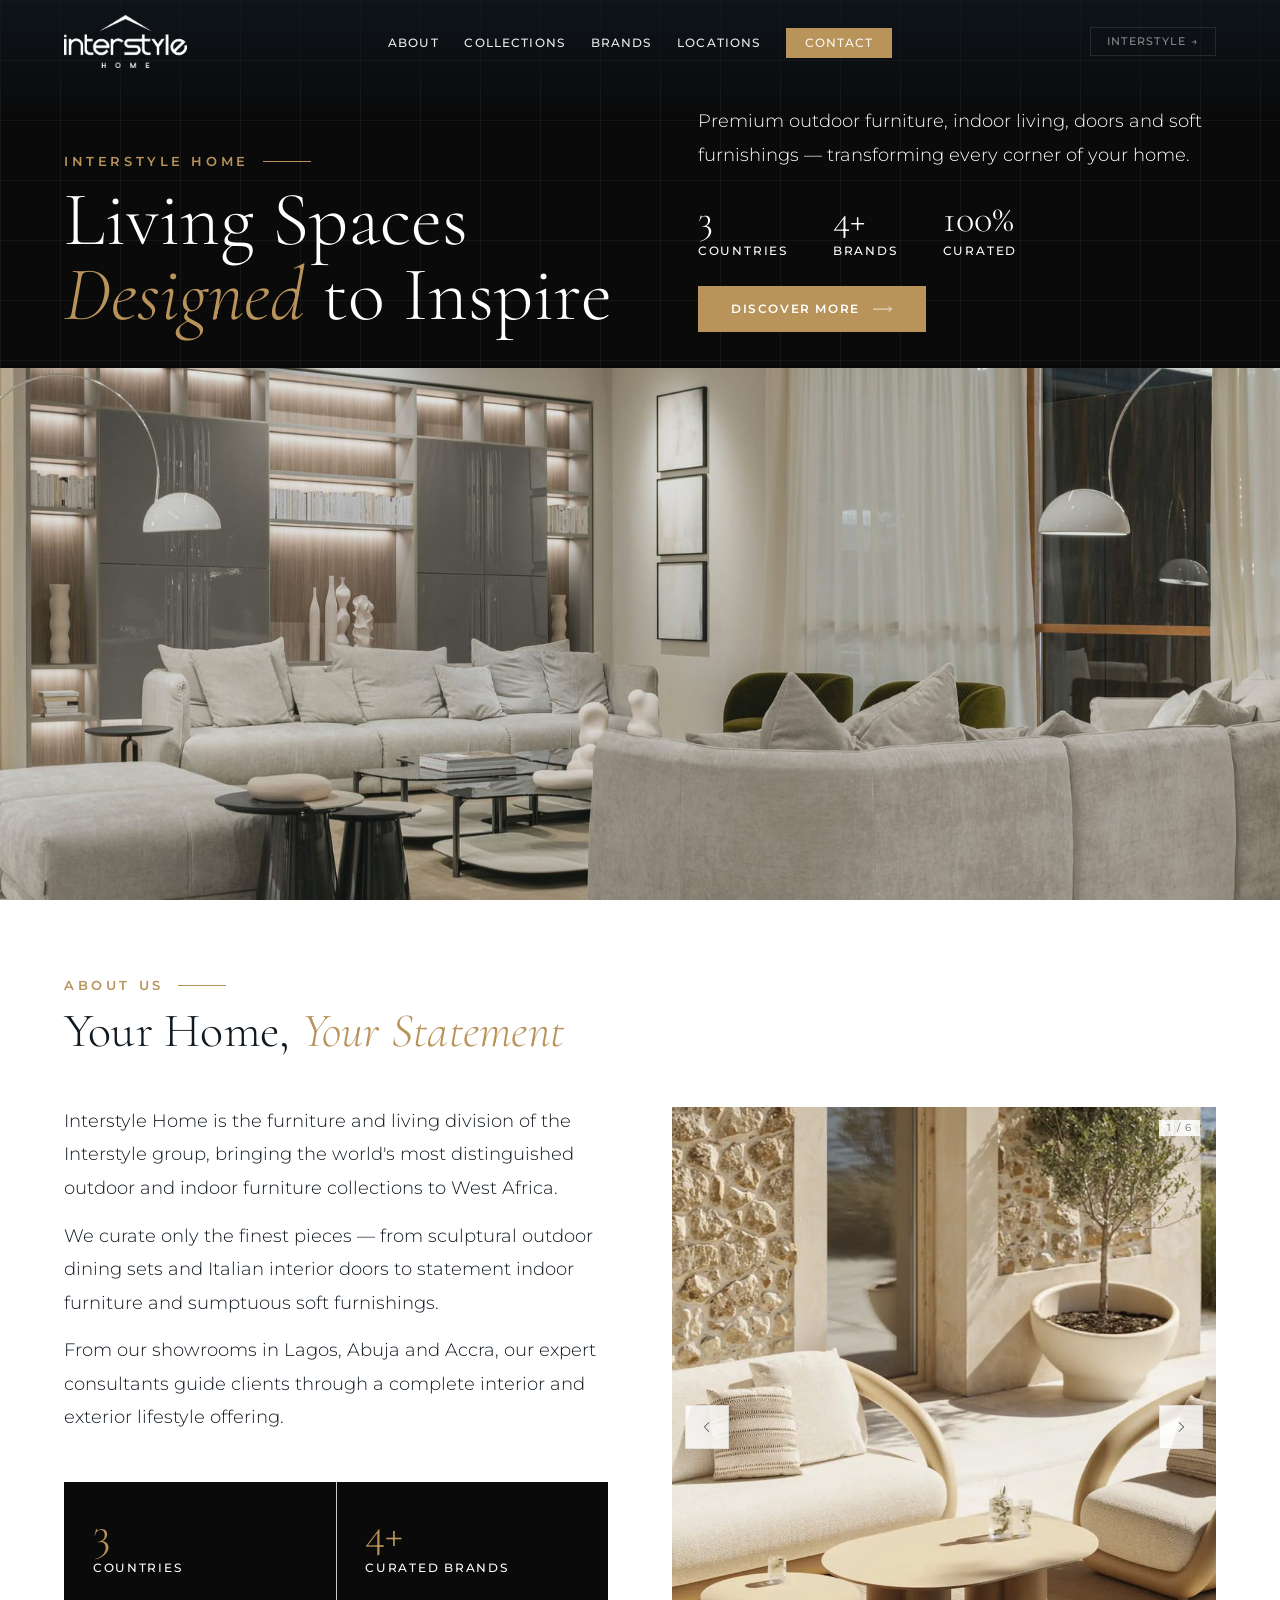
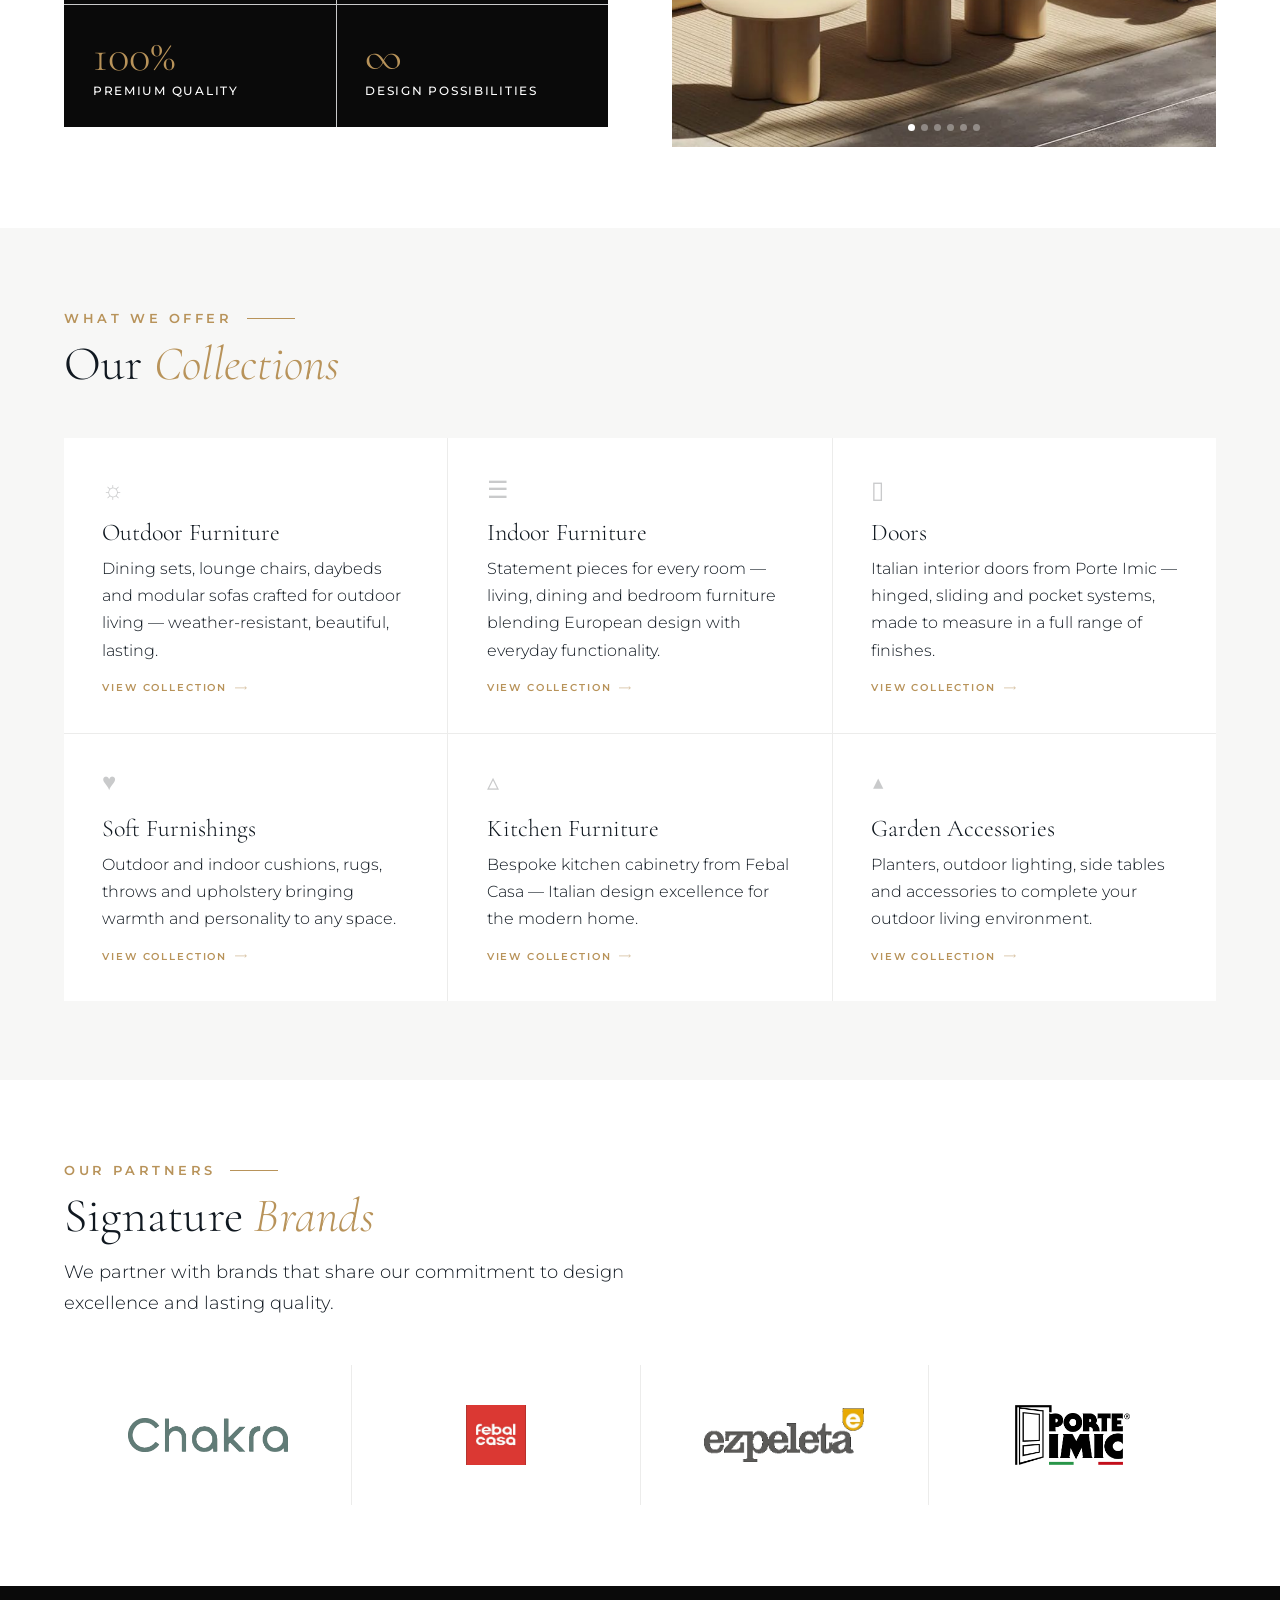
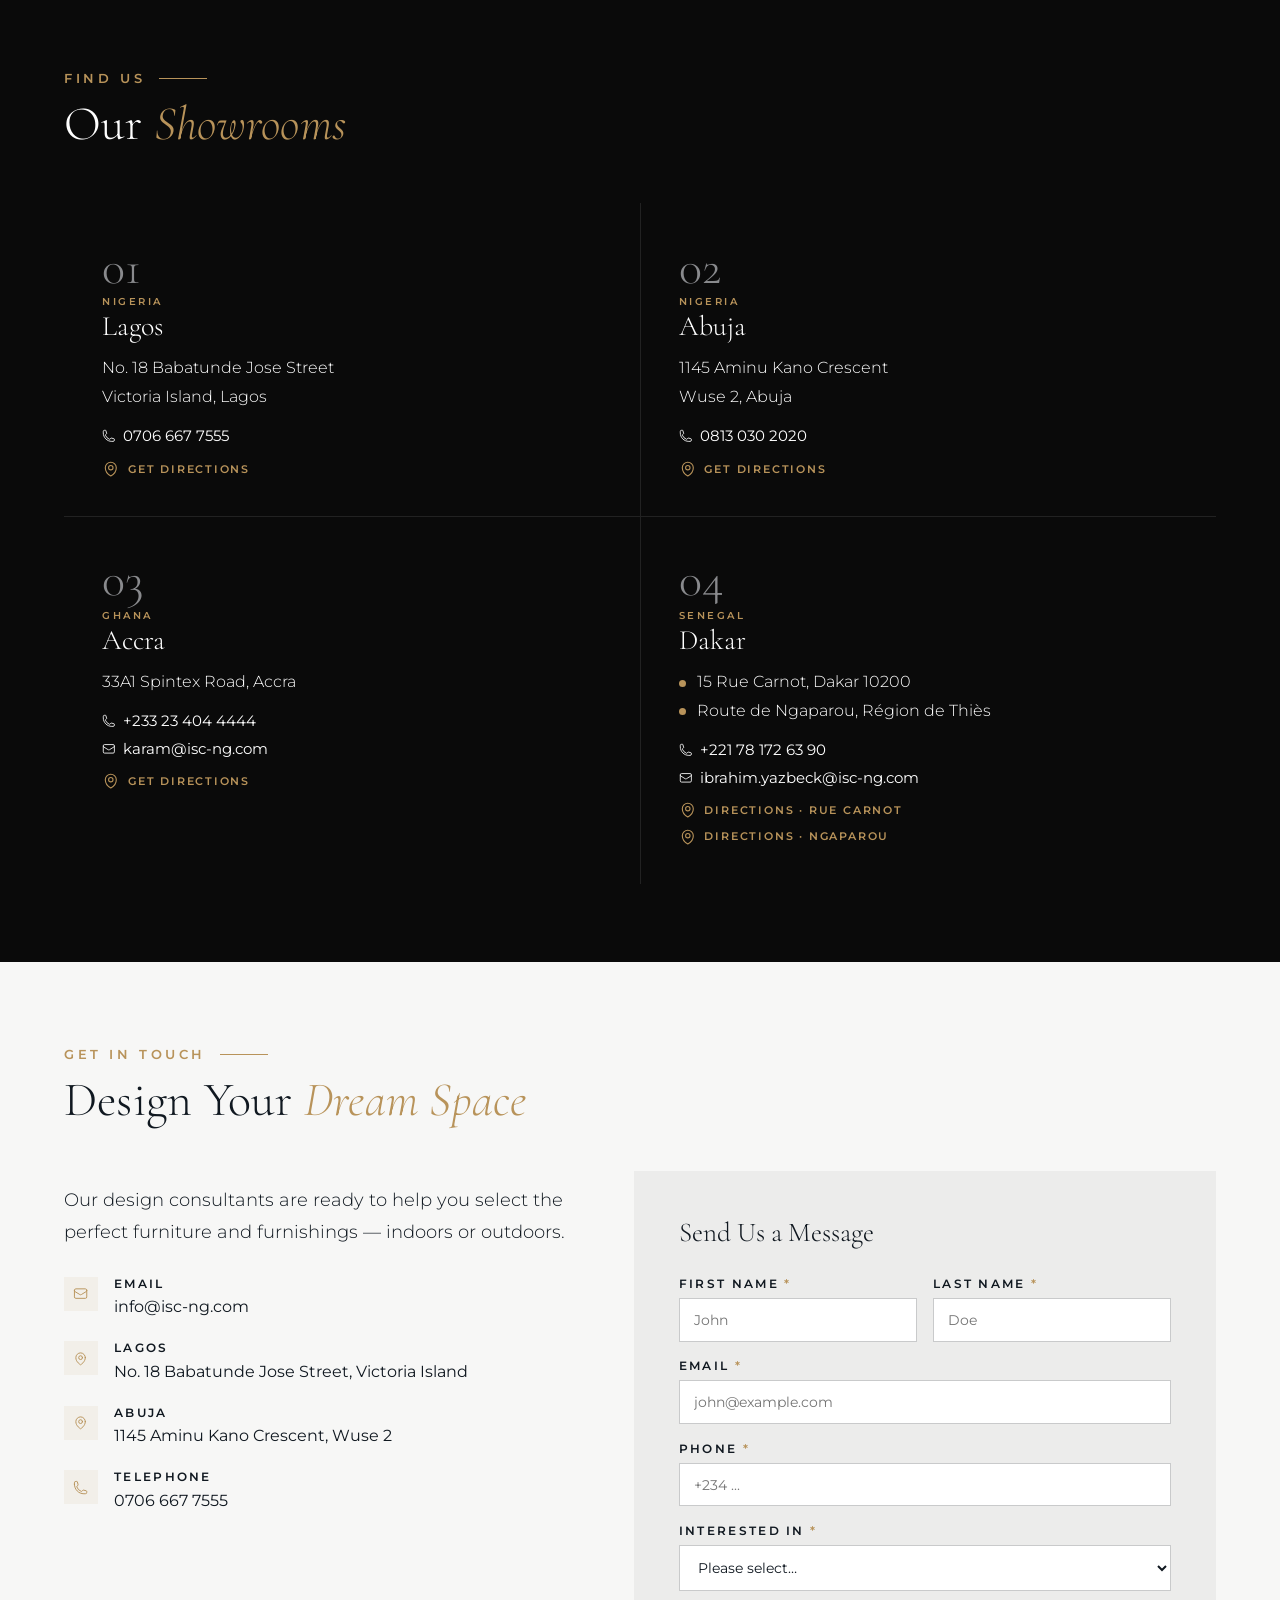
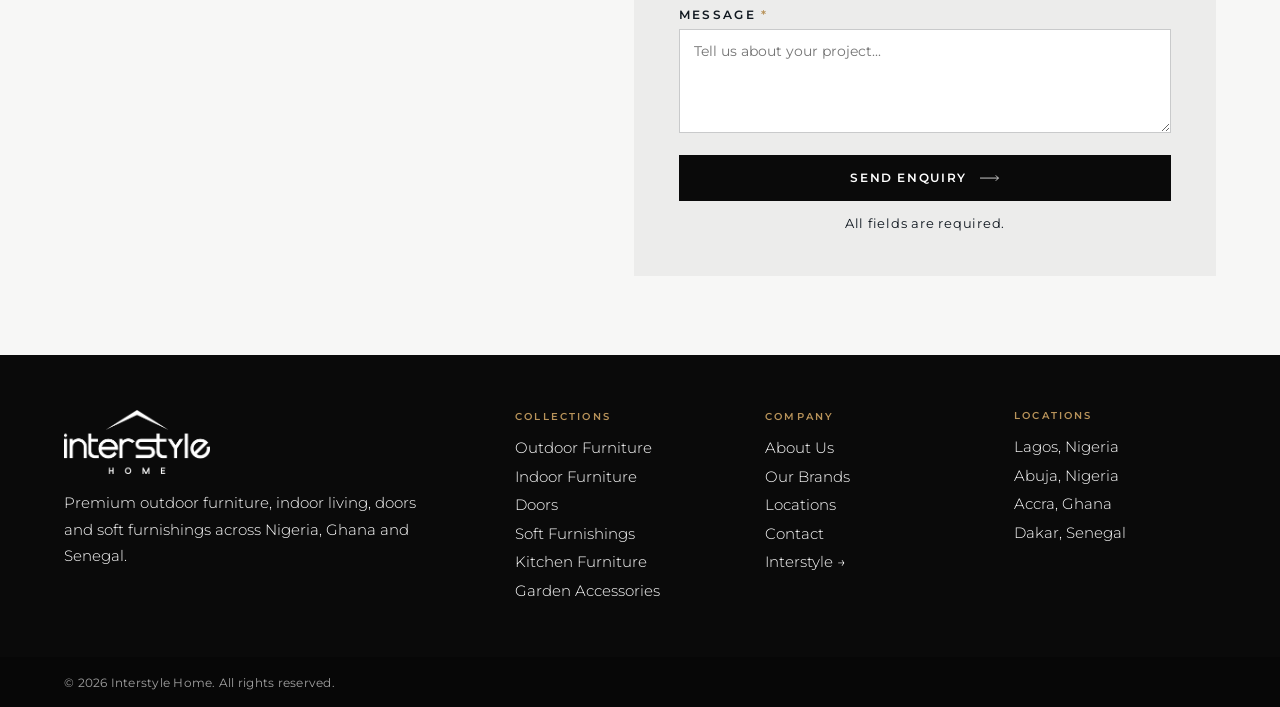
==== home/index.html @ e3fed676 "Fix hero crop in Safari and stop Android browsers darkening the site - The hero photo is pinned to i" ====
<!DOCTYPE html>
<html lang="en">
<head>
  <meta charset="UTF-8">
  <meta name="viewport" content="width=device-width, initial-scale=1, viewport-fit=cover">

  <title>Interstyle Home — Home. Garden. Living.</title>
  <meta name="description" content="Interstyle Home — premium outdoor furniture, indoor living, doors and soft furnishings across Nigeria, Ghana and Senegal.">
  <meta name="theme-color" content="#101820">
  <!-- Light only: Samsung Internet and Chrome on Android auto-darken pages
       that state no preference, which inverted the whole design. -->
  <meta name="color-scheme" content="only light">

  <meta property="og:type" content="website">
  <meta property="og:title" content="Interstyle Home — Home. Garden. Living.">
  <meta property="og:description" content="Living spaces designed to inspire.">
  <!-- Link previews: written by tools/share-preview.py -->
  <link rel="canonical" href="https://interstyleceramics.com/home/">
  <meta property="og:url" content="https://interstyleceramics.com/home/">
  <meta property="og:site_name" content="Interstyle">
  <meta property="og:image" content="https://interstyleceramics.com/assets/img/share/home-492764.jpg">
  <meta property="og:image:type" content="image/jpeg">
  <meta property="og:image:width" content="1200">
  <meta property="og:image:height" content="630">
  <meta property="og:image:alt" content="Furniture showroom living room with a curved sofa and arc lamps, with the Interstyle Home logo">
  <meta name="twitter:card" content="summary_large_image">
  <!-- /Link previews -->

  <link rel="icon" href="/assets/img/favicon.svg" type="image/svg+xml">
  <link rel="preconnect" href="https://fonts.googleapis.com">
  <link rel="preconnect" href="https://fonts.gstatic.com" crossorigin>
  <link href="https://fonts.googleapis.com/css2?family=Cormorant+Garamond:ital,wght@0,300;0,400;1,300;1,400&family=Montserrat:wght@300;400;500;600&display=swap" rel="stylesheet">

  <link rel="stylesheet" href="/assets/css/tokens.css?v=9d1e9a28">
  <link rel="stylesheet" href="/assets/css/base.css?v=7f4f8e27">
  <link rel="stylesheet" href="/assets/css/site.css?v=7391b550">
  <link rel="stylesheet" href="/assets/css/brand-page.css?v=89fb3d29">
</head>

<body class="theme-home-page">

<!-- ============================== NAVIGATION ============================= -->
<nav class="nav nav--dark" data-nav aria-label="Main">
  <a class="nav__brand" href="/" aria-label="Interstyle Home — back to the start page">
    <img class="nav__logo nav__logo--home" src="/assets/img/interstyle-home-logo.png"
         width="1234" height="540" alt="Interstyle Home">
  </a>

  <button class="nav__toggle" data-nav-toggle type="button" aria-expanded="false" aria-label="Menu">
    <span></span><span></span><span></span>
  </button>

  <div class="nav__panel">
    <ul class="nav__links">
      <li><a class="nav__link" href="#about">About</a></li>
      <li><a class="nav__link" href="#products">Collections</a></li>
      <li><a class="nav__link" href="#brands">Brands</a></li>
      <li><a class="nav__link" href="#locations">Locations</a></li>
      <li><a class="nav__link nav__link--cta" href="#contact">Contact</a></li>
    </ul>
    <div class="nav__aside">
      <a class="nav__switch" href="/interstyle/">Interstyle &rarr;</a>
    </div>
  </div>
</nav>

<!-- ================================= HERO =============================== -->
<header class="hero hero--dark">
  <div class="hero__grid" aria-hidden="true"></div>

  <div class="hero__content">
    <div class="hero__lead">
      <p class="eyebrow reveal" style="--reveal-delay: 100ms">Interstyle Home</p>
      <h1 class="hero__title reveal" style="--reveal-delay: 200ms">
        Living Spaces<br><em>Designed</em> to Inspire
      </h1>
    </div>

    <div class="hero__aside">
      <p class="hero__desc reveal" style="--reveal-delay: 320ms">
        Premium outdoor furniture, indoor living, doors and soft furnishings
        — transforming every corner of your home.
      </p>

      <div class="stats reveal" style="--reveal-delay: 420ms">
        <div class="stat"><div class="stat__n">3</div><div class="stat__l">Countries</div></div>
        <div class="stat"><div class="stat__n">4+</div><div class="stat__l">Brands</div></div>
        <div class="stat"><div class="stat__n">100%</div><div class="stat__l">Curated</div></div>
      </div>

      <a class="btn reveal" style="--reveal-delay: 520ms" href="#about">
        Discover More
        <svg class="btn__arrow" viewBox="0 0 26 8" width="20" aria-hidden="true">
          <line x1="0" y1="4" x2="24" y2="4" stroke="currentColor" stroke-width="1"/>
          <polyline points="20.5,0.5 24,4 20.5,7.5" fill="none" stroke="currentColor" stroke-width="1"/>
        </svg>
      </a>
    </div>
  </div>

  <figure class="hero__media">
    <img data-parallax="0.14"
         src="/assets/img/home/hero-showroom-3a89ab-1920.jpg"
         srcset="/assets/img/home/hero-showroom-3a89ab-1280.jpg 1280w,
                 /assets/img/home/hero-showroom-3a89ab-1920.jpg 1920w,
                 /assets/img/home/hero-showroom-3a89ab-2560.jpg 2560w,
                 /assets/img/home/hero-showroom-3a89ab-3480.jpg 3480w,
                 /assets/img/home/hero-showroom-3a89ab-4800.jpg 4800w,
                 /assets/img/home/hero-showroom-3a89ab-7200.jpg 7200w"
         sizes="(orientation: portrait) 160vw, 112vw"
         width="7200" height="4800"
         alt="Showroom living room with a curved boucle sofa, arc floor lamps and backlit shelving"
         fetchpriority="high">
  </figure>
</header>

<main>

  <!-- =============================== ABOUT ============================== -->
  <section class="section" id="about">
    <div class="section__head" data-inview>
      <p class="eyebrow">About Us</p>
      <h2 class="section__title">Your Home, <em>Your Statement</em></h2>
    </div>

    <div class="about">
      <div data-inview>
        <div class="about__body">
          <p>Interstyle Home is the furniture and living division of the Interstyle group, bringing the world's most distinguished outdoor and indoor furniture collections to West Africa.</p>
          <p>We curate only the finest pieces — from sculptural outdoor dining sets and Italian interior doors to statement indoor furniture and sumptuous soft furnishings.</p>
          <p>From our showrooms in Lagos, Abuja and Accra, our expert consultants guide clients through a complete interior and exterior lifestyle offering.</p>
        </div>

        <div class="statboxes">
          <div class="statbox"><div class="statbox__n">3</div><div class="statbox__l">Countries</div></div>
          <div class="statbox"><div class="statbox__n">4+</div><div class="statbox__l">Curated Brands</div></div>
          <div class="statbox"><div class="statbox__n">100%</div><div class="statbox__l">Premium Quality</div></div>
          <div class="statbox"><div class="statbox__n">&infin;</div><div class="statbox__l">Design Possibilities</div></div>
        </div>
      </div>

      <div class="about__media" data-inview>
        <div class="carousel about__carousel" data-carousel data-interval="4500">
          <div class="carousel__slide is-active" data-slide><img data-parallax="0.07" src="/assets/img/home/about-1.jpg" alt="Cream outdoor lounge set with olive tree" loading="lazy"></div>
          <div class="carousel__slide" data-slide><img data-parallax="0.07" src="/assets/img/home/about-2.jpg" alt="Teak sectional sofa overlooking the sea" loading="lazy"></div>
          <div class="carousel__slide" data-slide><img data-parallax="0.07" src="/assets/img/home/about-3.jpg" alt="Sculptural sunloungers beside an infinity pool" loading="lazy"></div>
          <div class="carousel__slide" data-slide><img data-parallax="0.07" src="/assets/img/home/about-4.jpg" alt="Kitchen showroom with marble island" loading="lazy"></div>
          <div class="carousel__slide" data-slide><img data-parallax="0.07" src="/assets/img/home/about-5.jpg" alt="Teak outdoor lounge suite on a covered terrace" loading="lazy"></div>
          <div class="carousel__slide" data-slide><img data-parallax="0.07" src="/assets/img/home/about-6.jpg" alt="Sculptural white planters on a terrace" loading="lazy"></div>

          <button class="carousel__nav carousel__nav--prev" data-prev type="button" aria-label="Previous image">
            <svg viewBox="0 0 24 24" aria-hidden="true"><path d="M15 5l-7 7 7 7"/></svg>
          </button>
          <button class="carousel__nav carousel__nav--next" data-next type="button" aria-label="Next image">
            <svg viewBox="0 0 24 24" aria-hidden="true"><path d="M9 5l7 7-7 7"/></svg>
          </button>

          <div class="carousel__dots">
            <button class="carousel__dot is-active" data-dot type="button" aria-label="Image 1"></button>
            <button class="carousel__dot" data-dot type="button" aria-label="Image 2"></button>
            <button class="carousel__dot" data-dot type="button" aria-label="Image 3"></button>
            <button class="carousel__dot" data-dot type="button" aria-label="Image 4"></button>
            <button class="carousel__dot" data-dot type="button" aria-label="Image 5"></button>
            <button class="carousel__dot" data-dot type="button" aria-label="Image 6"></button>
          </div>
          <div class="carousel__count" data-count>1 / 6</div>
        </div>
      </div>
    </div>
  </section>

  <!-- ============================ COLLECTIONS =========================== -->
  <section class="section section--cream" id="products">
    <div class="section__head" data-inview>
      <p class="eyebrow">What We Offer</p>
      <h2 class="section__title">Our <em>Collections</em></h2>
    </div>

    <div class="products">
      <button class="product" type="button" data-product="outdoor-furniture" data-inview>
        <div class="product__ic" aria-hidden="true">&#9788;</div>
        <h3 class="product__nm">Outdoor Furniture</h3>
        <p class="product__ds">Dining sets, lounge chairs, daybeds and modular sofas crafted for outdoor living — weather-resistant, beautiful, lasting.</p>
        <span class="product__cta">View Collection
          <svg viewBox="0 0 26 8" aria-hidden="true"><line x1="0" y1="4" x2="24" y2="4"/><polyline points="20.5,0.5 24,4 20.5,7.5"/></svg>
        </span>
      </button>

      <button class="product" type="button" data-product="indoor-furniture" data-inview>
        <div class="product__ic" aria-hidden="true">&#9776;</div>
        <h3 class="product__nm">Indoor Furniture</h3>
        <p class="product__ds">Statement pieces for every room — living, dining and bedroom furniture blending European design with everyday functionality.</p>
        <span class="product__cta">View Collection
          <svg viewBox="0 0 26 8" aria-hidden="true"><line x1="0" y1="4" x2="24" y2="4"/><polyline points="20.5,0.5 24,4 20.5,7.5"/></svg>
        </span>
      </button>

      <button class="product" type="button" data-product="doors" data-inview>
        <div class="product__ic" aria-hidden="true">&#9647;</div>
        <h3 class="product__nm">Doors</h3>
        <p class="product__ds">Italian interior doors from Porte Imic — hinged, sliding and pocket systems, made to measure in a full range of finishes.</p>
        <span class="product__cta">View Collection
          <svg viewBox="0 0 26 8" aria-hidden="true"><line x1="0" y1="4" x2="24" y2="4"/><polyline points="20.5,0.5 24,4 20.5,7.5"/></svg>
        </span>
      </button>

      <button class="product" type="button" data-product="soft-furnishings" data-inview>
        <div class="product__ic" aria-hidden="true">&#9829;</div>
        <h3 class="product__nm">Soft Furnishings</h3>
        <p class="product__ds">Outdoor and indoor cushions, rugs, throws and upholstery bringing warmth and personality to any space.</p>
        <span class="product__cta">View Collection
          <svg viewBox="0 0 26 8" aria-hidden="true"><line x1="0" y1="4" x2="24" y2="4"/><polyline points="20.5,0.5 24,4 20.5,7.5"/></svg>
        </span>
      </button>

      <button class="product" type="button" data-product="kitchen-furniture" data-inview>
        <div class="product__ic" aria-hidden="true">&#9653;</div>
        <h3 class="product__nm">Kitchen Furniture</h3>
        <p class="product__ds">Bespoke kitchen cabinetry from Febal Casa — Italian design excellence for the modern home.</p>
        <span class="product__cta">View Collection
          <svg viewBox="0 0 26 8" aria-hidden="true"><line x1="0" y1="4" x2="24" y2="4"/><polyline points="20.5,0.5 24,4 20.5,7.5"/></svg>
        </span>
      </button>

      <button class="product" type="button" data-product="garden-accessories" data-inview>
        <div class="product__ic" aria-hidden="true">&#9650;</div>
        <h3 class="product__nm">Garden Accessories</h3>
        <p class="product__ds">Planters, outdoor lighting, side tables and accessories to complete your outdoor living environment.</p>
        <span class="product__cta">View Collection
          <svg viewBox="0 0 26 8" aria-hidden="true"><line x1="0" y1="4" x2="24" y2="4"/><polyline points="20.5,0.5 24,4 20.5,7.5"/></svg>
        </span>
      </button>
    </div>
  </section>

  <!-- ============================== BRANDS ============================== -->
  <section class="section" id="brands">
    <div class="section__head" data-inview>
      <p class="eyebrow">Our Partners</p>
      <h2 class="section__title">Signature <em>Brands</em></h2>
      <p class="section__intro">We partner with brands that share our commitment to design excellence and lasting quality.</p>
    </div>

    <div class="brands brands--home" data-inview>
      <div class="brand brand--lg" data-brand="Chakra"><img src="/assets/img/brands/chakra.png" alt="Chakra" loading="lazy"></div>
      <div class="brand brand--lg" data-brand="Febal Casa"><img src="/assets/img/brands/febal-casa.png" alt="Febal Casa" loading="lazy"></div>
      <div class="brand brand--lg" data-brand="Ezpeleta"><img src="/assets/img/brands/ezpeleta.png" alt="Ezpeleta" loading="lazy"></div>
      <div class="brand brand--lg" data-brand="Porte Imic"><img src="/assets/img/brands/porte-imic.png" alt="Porte Imic" loading="lazy"></div>
    </div>
  </section>

  <!-- ============================ LOCATIONS ============================= -->
  <section class="section section--dark" id="locations">
    <div class="section__head" data-inview>
      <p class="eyebrow">Find Us</p>
      <h2 class="section__title">Our <em>Showrooms</em></h2>
    </div>

    <div class="locations locations--home">
      <div class="location" data-inview>
        <div class="location__n">01</div>
        <div class="location__cy">Nigeria</div>
        <h3 class="location__ct">Lagos</h3>
        <p class="location__ad">No. 18 Babatunde Jose Street<br>Victoria Island, Lagos</p>
        <div class="location__links">
          <a class="location__ph" href="tel:07066677555"><svg viewBox="0 0 24 24" aria-hidden="true"><path d="M2.25 6.75c0 8.284 6.716 15 15 15h2.25a2.25 2.25 0 002.25-2.25v-1.372c0-.516-.351-.966-.852-1.091l-4.423-1.106c-.44-.11-.902.055-1.173.417l-.97 1.293c-.282.376-.769.542-1.21.38a12.035 12.035 0 01-7.143-7.143c-.162-.441.004-.928.38-1.21l1.293-.97c.363-.271.527-.734.417-1.173L6.963 3.102a1.125 1.125 0 00-1.091-.852H4.5A2.25 2.25 0 002.25 4.5v2.25z"/></svg>0706 667 7555</a>
          <a class="location__map" href="https://www.google.com/maps/dir/?api=1&amp;destination=18%20Babatunde%20Jose%20Street%2C%20Victoria%20Island%2C%20Lagos%2C%20Nigeria" target="_blank" rel="noopener" aria-label="Get directions to the Lagos showroom in Google Maps"><svg viewBox="0 0 24 24" aria-hidden="true"><path d="M15 10.5a3 3 0 11-6 0 3 3 0 016 0z"/><path d="M19.5 10.5c0 7.142-7.5 11.25-7.5 11.25S4.5 17.642 4.5 10.5a7.5 7.5 0 1115 0z"/></svg>Get directions</a>
        </div>
      </div>

      <div class="location" data-inview>
        <div class="location__n">02</div>
        <div class="location__cy">Nigeria</div>
        <h3 class="location__ct">Abuja</h3>
        <p class="location__ad">1145 Aminu Kano Crescent<br>Wuse 2, Abuja</p>
        <div class="location__links">
          <a class="location__ph" href="tel:08130302020"><svg viewBox="0 0 24 24" aria-hidden="true"><path d="M2.25 6.75c0 8.284 6.716 15 15 15h2.25a2.25 2.25 0 002.25-2.25v-1.372c0-.516-.351-.966-.852-1.091l-4.423-1.106c-.44-.11-.902.055-1.173.417l-.97 1.293c-.282.376-.769.542-1.21.38a12.035 12.035 0 01-7.143-7.143c-.162-.441.004-.928.38-1.21l1.293-.97c.363-.271.527-.734.417-1.173L6.963 3.102a1.125 1.125 0 00-1.091-.852H4.5A2.25 2.25 0 002.25 4.5v2.25z"/></svg>0813 030 2020</a>
          <a class="location__map" href="https://www.google.com/maps/dir/?api=1&amp;destination=Interstyle%20Ceramics%20Abuja%2C%201145%20Aminu%20Kano%20Crescent%2C%20Wuse%202%2C%20Abuja%2C%20Nigeria&amp;destination_place_id=ChIJIyETkvEKThARjqEgt2mkjf4" target="_blank" rel="noopener" aria-label="Get directions to the Abuja showroom in Google Maps"><svg viewBox="0 0 24 24" aria-hidden="true"><path d="M15 10.5a3 3 0 11-6 0 3 3 0 016 0z"/><path d="M19.5 10.5c0 7.142-7.5 11.25-7.5 11.25S4.5 17.642 4.5 10.5a7.5 7.5 0 1115 0z"/></svg>Get directions</a>
        </div>
      </div>

      <div class="location" data-inview>
        <div class="location__n">03</div>
        <div class="location__cy">Ghana</div>
        <h3 class="location__ct">Accra</h3>
        <p class="location__ad">33A1 Spintex Road, Accra</p>
        <div class="location__links">
          <a class="location__ph" href="tel:+233234044444"><svg viewBox="0 0 24 24" aria-hidden="true"><path d="M2.25 6.75c0 8.284 6.716 15 15 15h2.25a2.25 2.25 0 002.25-2.25v-1.372c0-.516-.351-.966-.852-1.091l-4.423-1.106c-.44-.11-.902.055-1.173.417l-.97 1.293c-.282.376-.769.542-1.21.38a12.035 12.035 0 01-7.143-7.143c-.162-.441.004-.928.38-1.21l1.293-.97c.363-.271.527-.734.417-1.173L6.963 3.102a1.125 1.125 0 00-1.091-.852H4.5A2.25 2.25 0 002.25 4.5v2.25z"/></svg>+233 23 404 4444</a>
          <a class="location__ph" href="mailto:karam@isc-ng.com"><svg viewBox="0 0 24 24" aria-hidden="true"><path d="M21.75 6.75v10.5a2.25 2.25 0 01-2.25 2.25h-15a2.25 2.25 0 01-2.25-2.25V6.75m19.5 0A2.25 2.25 0 0019.5 4.5h-15a2.25 2.25 0 00-2.25 2.25m19.5 0v.243a2.25 2.25 0 01-1.07 1.916l-7.5 4.615a2.25 2.25 0 01-2.36 0L3.32 8.91a2.25 2.25 0 01-1.07-1.916V6.75"/></svg>karam@isc-ng.com</a>
          <a class="location__map" href="https://www.google.com/maps/dir/?api=1&amp;destination=Interstyle%20Ceramics%20Ghana%2C%2033A1%20Spintex%20Road%2C%20Accra%2C%20Ghana&amp;destination_place_id=ChIJU1DxwPaF3w8RzGNF9MKQvHI" target="_blank" rel="noopener" aria-label="Get directions to the Accra showroom in Google Maps"><svg viewBox="0 0 24 24" aria-hidden="true"><path d="M15 10.5a3 3 0 11-6 0 3 3 0 016 0z"/><path d="M19.5 10.5c0 7.142-7.5 11.25-7.5 11.25S4.5 17.642 4.5 10.5a7.5 7.5 0 1115 0z"/></svg>Get directions</a>
        </div>
      </div>

      <div class="location" data-inview>
        <div class="location__n">04</div>
        <div class="location__cy">Senegal</div>
        <h3 class="location__ct">Dakar</h3>
        <ul class="location__list">
          <li>15 Rue Carnot, Dakar 10200</li>
          <li>Route de Ngaparou, Région&nbsp;de&nbsp;Thiès</li>
        </ul>
        <div class="location__links">
          <a class="location__ph" href="tel:+221781726390"><svg viewBox="0 0 24 24" aria-hidden="true"><path d="M2.25 6.75c0 8.284 6.716 15 15 15h2.25a2.25 2.25 0 002.25-2.25v-1.372c0-.516-.351-.966-.852-1.091l-4.423-1.106c-.44-.11-.902.055-1.173.417l-.97 1.293c-.282.376-.769.542-1.21.38a12.035 12.035 0 01-7.143-7.143c-.162-.441.004-.928.38-1.21l1.293-.97c.363-.271.527-.734.417-1.173L6.963 3.102a1.125 1.125 0 00-1.091-.852H4.5A2.25 2.25 0 002.25 4.5v2.25z"/></svg>+221 78 172 63 90</a>
          <a class="location__ph" href="mailto:ibrahim.yazbeck@isc-ng.com"><svg viewBox="0 0 24 24" aria-hidden="true"><path d="M21.75 6.75v10.5a2.25 2.25 0 01-2.25 2.25h-15a2.25 2.25 0 01-2.25-2.25V6.75m19.5 0A2.25 2.25 0 0019.5 4.5h-15a2.25 2.25 0 00-2.25 2.25m19.5 0v.243a2.25 2.25 0 01-1.07 1.916l-7.5 4.615a2.25 2.25 0 01-2.36 0L3.32 8.91a2.25 2.25 0 01-1.07-1.916V6.75"/></svg>ibrahim.yazbeck@isc-ng.com</a>
          <a class="location__map" href="https://www.google.com/maps/dir/?api=1&amp;destination=15%20Rue%20Carnot%2C%20Dakar%2010200%2C%20Senegal" target="_blank" rel="noopener" aria-label="Directions to the Rue Carnot showroom in Dakar in Google Maps"><svg viewBox="0 0 24 24" aria-hidden="true"><path d="M15 10.5a3 3 0 11-6 0 3 3 0 016 0z"/><path d="M19.5 10.5c0 7.142-7.5 11.25-7.5 11.25S4.5 17.642 4.5 10.5a7.5 7.5 0 1115 0z"/></svg>Directions · Rue Carnot</a>
          <a class="location__map" href="https://www.google.com/maps/dir/?api=1&amp;destination=Route%20de%20Ngaparou%2C%20R%C3%A9gion%20de%20Thi%C3%A8s%2C%20Senegal" target="_blank" rel="noopener" aria-label="Directions to the Route de Ngaparou showroom in Google Maps"><svg viewBox="0 0 24 24" aria-hidden="true"><path d="M15 10.5a3 3 0 11-6 0 3 3 0 016 0z"/><path d="M19.5 10.5c0 7.142-7.5 11.25-7.5 11.25S4.5 17.642 4.5 10.5a7.5 7.5 0 1115 0z"/></svg>Directions · Ngaparou</a>
        </div>
      </div>
    </div>
  </section>

  <!-- ============================= CONTACT ============================== -->
  <section class="section section--cream" id="contact">
    <div class="section__head" data-inview>
      <p class="eyebrow">Get In Touch</p>
      <h2 class="section__title">Design Your <em>Dream Space</em></h2>
    </div>

    <div class="contact">
      <div data-inview>
        <p class="section__intro">Our design consultants are ready to help you select the perfect furniture and furnishings — indoors or outdoors.</p>

        <div class="contact__list">
          <div class="contact__item">
            <div class="contact__icon"><svg viewBox="0 0 24 24" aria-hidden="true"><path stroke-linecap="round" stroke-linejoin="round" d="M21.75 6.75v10.5a2.25 2.25 0 01-2.25 2.25h-15a2.25 2.25 0 01-2.25-2.25V6.75m19.5 0A2.25 2.25 0 0019.5 4.5h-15a2.25 2.25 0 00-2.25 2.25m19.5 0v.243a2.25 2.25 0 01-1.07 1.916l-7.5 4.615a2.25 2.25 0 01-2.36 0L3.32 8.91a2.25 2.25 0 01-1.07-1.916V6.75"/></svg></div>
            <div><span class="contact__lbl">Email</span><a class="contact__val" href="mailto:info@isc-ng.com">info@isc-ng.com</a></div>
          </div>

          <div class="contact__item">
            <div class="contact__icon"><svg viewBox="0 0 24 24" aria-hidden="true"><path stroke-linecap="round" stroke-linejoin="round" d="M15 10.5a3 3 0 11-6 0 3 3 0 016 0z"/><path stroke-linecap="round" stroke-linejoin="round" d="M19.5 10.5c0 7.142-7.5 11.25-7.5 11.25S4.5 17.642 4.5 10.5a7.5 7.5 0 1115 0z"/></svg></div>
            <div><span class="contact__lbl">Lagos</span><span class="contact__val">No. 18 Babatunde Jose Street, Victoria Island</span></div>
          </div>

          <div class="contact__item">
            <div class="contact__icon"><svg viewBox="0 0 24 24" aria-hidden="true"><path stroke-linecap="round" stroke-linejoin="round" d="M15 10.5a3 3 0 11-6 0 3 3 0 016 0z"/><path stroke-linecap="round" stroke-linejoin="round" d="M19.5 10.5c0 7.142-7.5 11.25-7.5 11.25S4.5 17.642 4.5 10.5a7.5 7.5 0 1115 0z"/></svg></div>
            <div><span class="contact__lbl">Abuja</span><span class="contact__val">1145 Aminu Kano Crescent, Wuse 2</span></div>
          </div>

          <div class="contact__item">
            <div class="contact__icon"><svg viewBox="0 0 24 24" aria-hidden="true"><path stroke-linecap="round" stroke-linejoin="round" d="M2.25 6.75c0 8.284 6.716 15 15 15h2.25a2.25 2.25 0 002.25-2.25v-1.372c0-.516-.351-.966-.852-1.091l-4.423-1.106c-.44-.11-.902.055-1.173.417l-.97 1.293c-.282.376-.769.542-1.21.38a12.035 12.035 0 01-7.143-7.143c-.162-.441.004-.928.38-1.21l1.293-.97c.363-.271.527-.734.417-1.173L6.963 3.102a1.125 1.125 0 00-1.091-.852H4.5A2.25 2.25 0 002.25 4.5v2.25z"/></svg></div>
            <div><span class="contact__lbl">Telephone</span><a class="contact__val" href="tel:07066677555">0706 667 7555</a></div>
          </div>
        </div>
      </div>

      <form class="form" name="interstyle-home-enquiry" method="POST"
            data-netlify="true" netlify-honeypot="bot-field"
            data-form data-inview>
        <input type="hidden" name="form-name" value="interstyle-home-enquiry">
        <p class="visually-hidden" aria-hidden="true">
          <label>Leave this field empty <input name="bot-field" tabindex="-1" autocomplete="off"></label>
        </p>

        <h3 class="form__ttl">Send Us a Message</h3>

        <div class="form__row">
          <div class="field">
            <label for="fn">First Name <span aria-hidden="true">*</span></label>
            <input id="fn" name="first" type="text" placeholder="John" autocomplete="given-name" required>
          </div>
          <div class="field">
            <label for="ln">Last Name <span aria-hidden="true">*</span></label>
            <input id="ln" name="last" type="text" placeholder="Doe" autocomplete="family-name" required>
          </div>
        </div>

        <div class="field">
          <label for="em">Email <span aria-hidden="true">*</span></label>
          <input id="em" name="email" type="email" placeholder="john@example.com" autocomplete="email" required>
        </div>

        <div class="field">
          <label for="ph">Phone <span aria-hidden="true">*</span></label>
          <input id="ph" name="phone" type="tel" placeholder="+234 ..." autocomplete="tel" required>
        </div>

        <div class="field">
          <label for="int">Interested In <span aria-hidden="true">*</span></label>
          <select id="int" name="interest" data-enquiry-select required>
            <option value="">Please select&hellip;</option>
            <option>Outdoor Furniture</option>
            <option>Indoor Furniture</option>
            <option>Doors</option>
            <option>Soft Furnishings</option>
            <option>Kitchen Furniture</option>
            <option>Garden Accessories</option>
            <option>General Enquiry</option>
          </select>
        </div>

        <div class="field">
          <label for="msg">Message <span aria-hidden="true">*</span></label>
          <textarea id="msg" name="message" placeholder="Tell us about your project..." required></textarea>
        </div>

        <button class="btn" type="submit">
          <span class="btn__text">Send Enquiry</span>
          <svg class="btn__arrow" viewBox="0 0 26 8" width="20" aria-hidden="true">
            <line x1="0" y1="4" x2="24" y2="4" stroke="currentColor" stroke-width="1"/>
            <polyline points="20.5,0.5 24,4 20.5,7.5" fill="none" stroke="currentColor" stroke-width="1"/>
          </svg>
        </button>

        <p class="form__note">All fields are required.</p>

        <div class="form__result" data-form-result role="status" aria-live="polite" hidden></div>
      </form>
    </div>
  </section>

</main>

<!-- ================================ FOOTER ============================== -->
<footer class="footer">
  <div class="footer__brand">
    <img class="footer__logo footer__logo--home" src="/assets/img/interstyle-home-logo.png"
         width="1234" height="540" alt="Interstyle Home" loading="lazy">
    <p class="footer__tag">Premium outdoor furniture, indoor living, doors and soft furnishings across Nigeria, Ghana and Senegal.</p>
  </div>

  <div class="footer__col">
    <h2>Collections</h2>
    <ul>
      <li><a href="#products">Outdoor Furniture</a></li>
      <li><a href="#products">Indoor Furniture</a></li>
      <li><a href="#products">Doors</a></li>
      <li><a href="#products">Soft Furnishings</a></li>
      <li><a href="#products">Kitchen Furniture</a></li>
      <li><a href="#products">Garden Accessories</a></li>
    </ul>
  </div>

  <div class="footer__col">
    <h2>Company</h2>
    <ul>
      <li><a href="#about">About Us</a></li>
      <li><a href="#brands">Our Brands</a></li>
      <li><a href="#locations">Locations</a></li>
      <li><a href="#contact">Contact</a></li>
      <li><a href="/interstyle/">Interstyle &rarr;</a></li>
    </ul>
  </div>

  <div class="footer__col">
    <h2>Locations</h2>
    <ul>
      <li><a href="#locations">Lagos, Nigeria</a></li>
      <li><a href="#locations">Abuja, Nigeria</a></li>
      <li><a href="#locations">Accra, Ghana</a></li>
      <li><a href="#locations">Dakar, Senegal</a></li>
    </ul>
  </div>
</footer>

<div class="footer__bar">
  <span class="footer__copy">&copy; <span data-year>2026</span> Interstyle Home. All rights reserved.</span>
</div>

<!-- ============================== BACK TO TOP =========================== -->
<button class="to-top" data-to-top type="button" aria-label="Back to top">
  <svg viewBox="0 0 14 20" aria-hidden="true">
    <line x1="7" y1="19" x2="7" y2="1.5"/>
    <polyline points="1.5,7 7,1.5 12.5,7"/>
  </svg>
</button>

<!-- ======================== COLLECTION GALLERY MODAL ==================== -->
<div class="modal" data-modal role="dialog" aria-modal="true" aria-labelledby="modal-title" aria-hidden="true">
  <div class="modal__box">
    <div class="modal__head">
      <div>
        <div class="modal__lbl">Collection Gallery</div>
        <h2 class="modal__ttl" id="modal-title" data-modal-title>Collection</h2>
      </div>
      <button class="modal__close" data-modal-close type="button" aria-label="Close gallery">&times;</button>
    </div>

    <div class="modal__body">
      <div class="modal__gallery">
        <div class="carousel modal__stage" data-modal-stage></div>
        <div class="modal__thumbs" data-modal-thumbs></div>
      </div>

      <div class="modal__info">
        <p class="modal__desc" data-modal-desc></p>
        <div class="modal__more" data-modal-more hidden></div>

        <div data-modal-ranges-wrap hidden>
          <h3 class="modal__sub">The Ranges</h3>
          <ul class="modal__ranges" data-modal-ranges></ul>
        </div>

        <div data-modal-features-wrap>
          <h3 class="modal__sub">Collection Includes</h3>
          <ul class="modal__features" data-modal-features></ul>
        </div>

        <dl class="modal__specs" data-modal-specs hidden></dl>

        <div class="modal__foot">
          <a class="btn" href="#contact" data-modal-enquire>
            Enquire About This Collection
            <svg class="btn__arrow" viewBox="0 0 26 8" width="20" aria-hidden="true">
              <line x1="0" y1="4" x2="24" y2="4" stroke="currentColor" stroke-width="1"/>
              <polyline points="20.5,0.5 24,4 20.5,7.5" fill="none" stroke="currentColor" stroke-width="1"/>
            </svg>
          </a>
          <p class="modal__note" data-modal-note>Photography coming soon — send your images and we will drop them straight in.</p>
        </div>
      </div>
    </div>
  </div>
</div>

<script src="/assets/js/products-home.js?v=4bb71875"></script>
<script src="/assets/js/offline.js?v=be85ef2d" defer></script>
<script src="/assets/js/site.js?v=bd9122f8" defer></script>
</body>
</html>
---- assets/css/tokens.css ----
/* ==========================================================================
   INTERSTYLE — Design tokens
   Sourced from "Interstyle Brandstyle Guideline 21" (07 Colour / 06 Typography)
   ========================================================================== */

:root {
  /* The site is designed light. Without this, Samsung Internet and Chrome on
     Android apply their own dark filter and invert the photography and type. */
  color-scheme: only light;

  /* --- Brand palette (exact guideline values) ------------------------------ */
  --is-black:  #101820;   /* R16  G24  B32   — primary, cool black          */
  --is-grey:   #898A8D;   /* R137 G138 B141  — neutral, digital legibility  */
  --is-orange: #FF5F00;   /* R255 G95  B0    — call to action               */
  --is-white:  #FFFFFF;

  /* --- Derived surfaces ---------------------------------------------------- */
  --surface-paper: var(--is-white);           /* Interstyle panel           */
  --surface-stone: #ECECEB;                   /* Interstyle Home panel      */
  --surface-ink:   var(--is-black);

  /* --- Hairlines & textures ------------------------------------------------ */
  --line-grid:    rgba(16, 24, 32, 0.055);
  --line-accent:  rgba(16, 24, 32, 0.085);
  --line-weave:   rgba(16, 24, 32, 0.032);
  --line-divider: rgba(16, 24, 32, 0.10);
  --line-button:  rgba(16, 24, 32, 0.20);

  /* --- Text ---------------------------------------------------------------- */
  --text-primary:   var(--is-black);
  --text-secondary: #6F7276;
  --text-tertiary:  #B4B5B7;

  /* --- Typography (guideline 06: Montserrat is the digital-media face) ------ */
  --font-brand: "Montserrat", "Helvetica Neue", Helvetica, Arial, sans-serif;

  --tracking-tagline: 0.26em;
  --tracking-meta:    0.10em;
  --tracking-action:  0.22em;

  /* --- Motion -------------------------------------------------------------- */
  --ease-brand: cubic-bezier(0.22, 1, 0.36, 1);   /* calm, expensive decel   */
  --ease-inout: cubic-bezier(0.65, 0, 0.35, 1);
  --dur-fast:   240ms;
  --dur-base:   520ms;
  --dur-slow:   900ms;
  --dur-exit:   760ms;

  /* --- Layout -------------------------------------------------------------- */
  --panel-rest:   50%;
  --panel-hover:  53.5%;
  --panel-quiet:  46.5%;
}

/* Phone screens render these hairlines at full strength rather than
   downsampled, so they need a lighter value to read the same. */
@media (max-width: 860px) {
  :root {
    --line-grid:  rgba(16, 24, 32, 0.042);
    --line-weave: rgba(16, 24, 32, 0.026);
  }
}

/* ==========================================================================
   Page-level surfaces derived from the four brand colours.
   Every value below resolves to #101820 / #898A8D / #FF5F00 / #FFFFFF or a
   tint of them — nothing is invented outside the guideline palette.
   ========================================================================== */

:root {
  --ink:        var(--is-black);                 /* body copy            */
  --muted:      #6F7276;                         /* secondary copy       */
  --cream:      #F7F7F6;                         /* alternating band     */
  --stone:      var(--surface-stone);            /* hairline grid bg     */
  --stone-dark: #C9CACB;                         /* borders on light     */

  --accent:      var(--is-orange);
  --accent-deep: #D94F00;                        /* orange, pressed      */
  --accent-wash: rgba(255, 95, 0, 0.06);

  /* Every dark fill resolves through this, so a page can retheme it. */
  --surface-dark:       var(--is-black);
  --surface-dark-raise: #16202A;                 /* hover on a dark card */

  --on-dark-1: rgba(255, 255, 255, 0.92);
  --on-dark-2: rgba(255, 255, 255, 0.50);
  --on-dark-3: rgba(255, 255, 255, 0.32);
  --on-dark-line: rgba(255, 255, 255, 0.10);

  /* Display face for headlines; Montserrat (guideline 06) carries all UI. */
  --font-display: "Cormorant Garamond", Georgia, "Times New Roman", serif;

  --gutter:    clamp(1.25rem, 5vw, 5rem);
  --section-y: clamp(4rem, 9vh, 6rem);
  --nav-h:     clamp(4rem, 7vw, 5.25rem);
}
---- assets/css/base.css ----
/* ==========================================================================
   INTERSTYLE — Base: reset, document, shared primitives
   ========================================================================== */

*,
*::before,
*::after { box-sizing: border-box; }

html {
  -webkit-text-size-adjust: 100%;
  text-size-adjust: 100%;
}

body {
  margin: 0;
  font-family: var(--font-brand);
  font-weight: 400;
  color: var(--text-primary);
  background: var(--surface-paper);
  -webkit-font-smoothing: antialiased;
  -moz-osx-font-smoothing: grayscale;
  text-rendering: optimizeLegibility;
}

img { display: block; max-width: 100%; height: auto; }

a { color: inherit; text-decoration: none; -webkit-tap-highlight-color: transparent; }

/* `hidden` must win over any display value set by a component class
   (e.g. the pop-up's flex thumbnail strip). */
[hidden] { display: none !important; }

/* Visible focus only for keyboard users, never swallowed by custom styling. */
:focus-visible {
  outline: 2px solid var(--is-orange);
  outline-offset: 4px;
}
:focus:not(:focus-visible) { outline: none; }

.visually-hidden {
  position: absolute;
  width: 1px; height: 1px;
  padding: 0; margin: -1px;
  overflow: hidden;
  clip: rect(0 0 0 0);
  clip-path: inset(50%);
  white-space: nowrap;
  border: 0;
}

/* --------------------------------------------------------------------------
   Shared type primitives
   -------------------------------------------------------------------------- */

.tagline {
  margin: 0;
  font-size: clamp(0.625rem, 0.34vw + 0.51rem, 0.75rem);
  font-weight: 500;
  line-height: 1.6;
  letter-spacing: var(--tracking-tagline);
  text-indent: var(--tracking-tagline);   /* re-centres letter-spaced text */
  text-transform: uppercase;
  color: var(--text-secondary);
}


/* --------------------------------------------------------------------------
   Enter button — shared shell, per-brand accent supplied by the panel
   -------------------------------------------------------------------------- */

.enter {
  --enter-accent: var(--is-orange);
  --enter-ink:    var(--is-white);

  position: relative;
  display: inline-flex;
  align-items: center;
  justify-content: center;
  gap: 0.75em;
  isolation: isolate;
  padding: 1.05em 2.1em;
  border: 1px solid var(--line-button);
  background: transparent;
  font: inherit;
  font-size: clamp(0.5625rem, 0.24vw + 0.52rem, 0.6875rem);
  font-weight: 500;
  letter-spacing: var(--tracking-action);
  text-transform: uppercase;
  color: var(--text-primary);
  cursor: pointer;
  transition:
    color       var(--dur-fast) var(--ease-inout),
    border-color var(--dur-fast) var(--ease-inout);
}

/* The accent sweep. Wipes in from the left, out to the right. */
.enter::before {
  content: "";
  position: absolute;
  inset: -1px;
  z-index: -1;
  background: var(--enter-accent);
  transform: scaleX(0);
  transform-origin: left center;
  transition: transform var(--dur-base) var(--ease-brand);
}

.enter__label { display: block; text-indent: var(--tracking-action); }

.enter__arrow {
  display: block;
  width: 1.45em;
  height: auto;
  overflow: visible;
  transition: transform var(--dur-base) var(--ease-brand);
}
.enter__arrow line,
.enter__arrow polyline {
  stroke: currentColor;
  stroke-width: 1;
  fill: none;
  vector-effect: non-scaling-stroke;
}

@media (hover: hover) and (pointer: fine) {
  .enter:hover {
    color: var(--enter-ink);
    border-color: var(--enter-accent);
  }
  .enter:hover::before { transform: scaleX(1); }
  .enter:hover .enter__arrow { transform: translateX(0.3em); }
}

.enter:focus-visible {
  color: var(--enter-ink);
  border-color: var(--enter-accent);
}
.enter:focus-visible::before { transform: scaleX(1); }

.enter:active { transform: translateY(1px); }

/* Touch targets: 44px is the accessibility floor on both iOS and WCAG.
   The type stays small, the hit area does not. */
@media (pointer: coarse) {
  .enter { min-height: 44px; padding: 1.1em 2.2em; }
}

/* --------------------------------------------------------------------------
   Entrance reveal — shared by the landing and the brand pages
   -------------------------------------------------------------------------- */

.reveal {
  opacity: 0;
  animation: reveal-up 1.05s var(--ease-brand) forwards;
  animation-delay: var(--reveal-delay, 0ms);
}

@keyframes reveal-up {
  from { opacity: 0; transform: translateY(0.875rem); filter: blur(6px); }
  to   { opacity: 1; transform: none;                 filter: blur(0); }
}

/* --------------------------------------------------------------------------
   Reduced motion — keep every state change, drop the travel
   -------------------------------------------------------------------------- */

@media (prefers-reduced-motion: reduce) {
  *,
  *::before,
  *::after {
    animation-duration: 0.01ms !important;
    animation-iteration-count: 1 !important;
    transition-duration: 0.01ms !important;
    scroll-behavior: auto !important;
  }
}
---- assets/css/site.css ----
/* ==========================================================================
   INTERSTYLE — Site system
   Shared shell for the brand pages: nav, section headers, footer, modal.
   Brand-specific accents are set per page via --accent on <body>.
   ========================================================================== */

/* Menu links glide to their section rather than jumping. The reduced-motion
   block in base.css overrides this back to `auto`. */
html { scroll-behavior: smooth; }

/* The nav is fixed, so anchors need to stop clear of it. */
section[id] { scroll-margin-top: calc(var(--nav-h) + 1.25rem); }

body { background: var(--is-white); color: var(--ink); }

/* --------------------------------------------------------------------------
   1. Layout primitives
   -------------------------------------------------------------------------- */

.section {
  padding: var(--section-y) var(--gutter);
  position: relative;
}
.section--cream { background: var(--cream); }
.section--dark  { background: var(--surface-dark); }

.section__head { max-width: 46rem; }

/* Eyebrow: small caps label with the brand rule beside it. */
.eyebrow {
  display: flex;
  align-items: center;
  gap: 0.9rem;
  margin: 0 0 0.8rem;
  font-size: 0.8rem;
  font-weight: 600;
  letter-spacing: 0.28em;
  text-transform: uppercase;
  color: var(--accent);
}
.eyebrow::after {
  content: "";
  width: 3rem;
  height: 1px;
  background: currentColor;
  flex: none;
}

.section__title {
  margin: 0;
  font-family: var(--font-display);
  font-size: clamp(2rem, 5vw, 3rem);
  font-weight: 300;
  line-height: 1.05;
  letter-spacing: 0.005em;
  color: var(--ink);
}
.section__title em { font-style: italic; color: var(--accent); }

.section__intro {
  max-width: 35rem;
  margin: 0.9rem 0 0;
  font-size: 0.92rem;
  font-weight: 300;
  line-height: 1.8;
  color: var(--muted);
}

.section--dark .section__title { color: var(--is-white); }
.section--dark .section__intro { color: var(--on-dark-2); }

/* --------------------------------------------------------------------------
   2. Buttons
   -------------------------------------------------------------------------- */

.btn {
  display: inline-flex;
  align-items: center;
  gap: 0.8rem;
  padding: 0.95rem 2rem;
  border: 1px solid transparent;
  background: var(--accent);
  color: var(--is-white);
  font: inherit;
  font-size: 0.72rem;
  font-weight: 600;
  letter-spacing: 0.14em;
  text-transform: uppercase;
  cursor: pointer;
  transition: background var(--dur-fast) var(--ease-inout),
              transform  var(--dur-fast) var(--ease-brand);
}
.btn:hover { background: var(--accent-deep); }
.btn:active { transform: translateY(1px); }
.btn__arrow { transition: transform var(--dur-base) var(--ease-brand); }
.btn:hover .btn__arrow { transform: translateX(0.3em); }

@media (pointer: coarse) {
  .btn { min-height: 44px; }
  .nav__link { min-height: 44px; display: flex; align-items: center; }
}

.btn--ghost {
  background: transparent;
  border-color: var(--stone-dark);
  color: var(--ink);
}
.btn--ghost:hover { background: var(--accent); border-color: var(--accent); color: var(--is-white); }

/* --------------------------------------------------------------------------
   3. Navigation
   -------------------------------------------------------------------------- */

.nav {
  position: fixed;
  inset: 0 0 auto;
  z-index: 200;
  display: flex;
  align-items: center;
  gap: 1.5rem;
  height: var(--nav-h);
  padding: 0 var(--gutter);
  background: transparent;
  transition: background var(--dur-base) var(--ease-inout),
              border-color var(--dur-base) var(--ease-inout),
              box-shadow var(--dur-base) var(--ease-inout);
  border-bottom: 1px solid transparent;
}

/* Before the solid state kicks in the nav may sit over hero photography, so a
   soft white veil keeps the dark links legible without hiding the image. */
.nav::before {
  content: "";
  position: absolute;
  inset: 0 0 -2.5rem;
  background: linear-gradient(to bottom,
    rgba(255, 255, 255, 0.92) 0%,
    rgba(255, 255, 255, 0.62) 55%,
    rgba(255, 255, 255, 0) 100%);
  pointer-events: none;
  transition: opacity var(--dur-base) var(--ease-inout);
}
.nav.is-scrolled::before { opacity: 0; }
.nav__brand,
.nav__toggle,
.nav__links,
.nav__aside { position: relative; z-index: 1; }

@media (max-width: 940px) {
  .nav::before { display: none; }   /* the bar is already solid here */
}

.nav.is-scrolled {
  background: rgba(255, 255, 255, 0.94);
  -webkit-backdrop-filter: blur(14px);
          backdrop-filter: blur(14px);
  border-bottom-color: var(--stone);
}

.nav__logo { height: clamp(1.875rem, 2.75vw, 2.5rem); width: auto; }
.nav__brand { display: flex; align-items: center; margin-right: auto; }

.nav__links {
  display: flex;
  align-items: center;
  gap: clamp(1rem, 2vw, 2rem);
  margin: 0;
  padding: 0;
  list-style: none;
}
.nav__link {
  font-size: 0.72rem;
  font-weight: 500;
  letter-spacing: 0.1em;
  text-transform: uppercase;
  color: var(--ink);
  transition: color var(--dur-fast) var(--ease-inout);
}
.nav__link:hover { color: var(--accent); }

.nav__link--cta {
  padding: 0.5rem 1.15rem;
  background: var(--accent);
  color: var(--is-white);
}
.nav__link--cta:hover { background: var(--accent-deep); color: var(--is-white); }

.nav__aside { display: flex; align-items: center; gap: 1rem; }

.nav__switch {
  padding: 0.45rem 1rem;
  border: 1px solid var(--stone-dark);
  font-size: 0.66rem;
  font-weight: 500;
  letter-spacing: 0.12em;
  text-transform: uppercase;
  color: var(--muted);
  white-space: nowrap;
  transition: color var(--dur-fast) var(--ease-inout),
              border-color var(--dur-fast) var(--ease-inout);
}
.nav__switch:hover { color: var(--accent); border-color: var(--accent); }


/* Hamburger — hidden until the links no longer fit. */
.nav__toggle {
  display: none;
  width: 2.75rem;
  height: 2.75rem;
  margin-right: -0.75rem;
  padding: 0;
  border: 0;
  background: none;
  cursor: pointer;
}
.nav__toggle span {
  display: block;
  width: 1.4rem;
  height: 1px;
  margin: 0 auto;
  background: var(--ink);
  transition: transform var(--dur-fast) var(--ease-brand),
              opacity   var(--dur-fast) linear;
}
.nav__toggle span + span { margin-top: 6px; }
.nav.is-open .nav__toggle span:nth-child(1) { transform: translateY(7px) rotate(45deg); }
.nav.is-open .nav__toggle span:nth-child(2) { opacity: 0; }
.nav.is-open .nav__toggle span:nth-child(3) { transform: translateY(-7px) rotate(-45deg); }

@media (max-width: 940px) {
  .nav { background: rgba(255, 255, 255, 0.94); border-bottom-color: var(--stone); }
  .nav__toggle { display: block; }

  .nav__panel {
    position: fixed;
    inset: var(--nav-h) 0 auto;
    display: grid;
    background: var(--is-white);
    border-bottom: 1px solid var(--stone);
    overflow: hidden;
    max-height: 0;
    transition: max-height var(--dur-base) var(--ease-brand);
  }
  .nav.is-open .nav__panel { max-height: 32rem; }

  .nav__links {
    flex-direction: column;
    align-items: stretch;
    gap: 0;
    padding: 0.5rem var(--gutter) 1rem;
  }
  .nav__links li + li { border-top: 1px solid var(--stone); }
  .nav__link { display: block; padding: 1rem 0; font-size: 0.78rem; }
  .nav__link--cta { margin-top: 1rem; text-align: center; padding: 0.9rem; }

  .nav__aside {
    padding: 0 var(--gutter) 1.5rem;
    gap: 0.75rem;
    flex-direction: column;
    align-items: stretch;
  }
  .nav__switch { text-align: center; padding: 0.8rem; }
}

@media (min-width: 941px) {
  /* `display: contents` promotes the links and the aside to direct children
     of the bar, so a three-track grid can centre the menu against the full
     width rather than against whatever space the logo leaves. */
  .nav__panel { display: contents; }

  .nav {
    display: grid;
    grid-template-columns: 1fr auto 1fr;
    align-items: center;
  }
  .nav__brand { margin-right: 0; justify-self: start; }
  .nav__links { justify-self: center; }
  .nav__aside { justify-self: end; }
}

/* --------------------------------------------------------------------------
   4. Footer
   -------------------------------------------------------------------------- */

.footer {
  display: grid;
  gap: clamp(2rem, 4vw, 3rem);
  grid-template-columns: 1fr;
  padding: clamp(3rem, 6vw, 3.5rem) var(--gutter);
  background: var(--surface-dark);
}
@media (min-width: 40rem) { .footer { grid-template-columns: repeat(2, 1fr); } }
@media (min-width: 62rem) { .footer { grid-template-columns: 2fr 1fr 1fr 1fr; } }

.footer__brand { max-width: 22rem; }
@media (min-width: 40rem) and (max-width: 61.99rem) { .footer__brand { grid-column: 1 / -1; } }

.footer__logo { height: 2.25rem; width: auto; margin-bottom: 1rem; }
.footer__tag {
  margin: 0;
  font-size: 0.78rem;
  font-weight: 300;
  line-height: 1.75;
  color: var(--on-dark-3);
}

.footer__col h2 {
  margin: 0 0 1rem;
  font-size: 0.62rem;
  font-weight: 600;
  letter-spacing: 0.22em;
  text-transform: uppercase;
  color: var(--accent);
}
.footer__col ul { margin: 0; padding: 0; list-style: none; }
.footer__col li + li { margin-top: 0.6rem; }
.footer__col a {
  font-size: 0.78rem;
  font-weight: 300;
  color: var(--on-dark-3);
  transition: color var(--dur-fast) var(--ease-inout);
}
.footer__col a:hover { color: var(--on-dark-1); }

.footer__bar {
  display: flex;
  flex-wrap: wrap;
  gap: 1rem;
  justify-content: space-between;
  align-items: center;
  padding: 1.1rem var(--gutter);
  /* The bar sits outside <footer>, over the white body, so the shade needs
     the dark surface beneath it or it reads as mid-grey. */
  background: linear-gradient(rgba(0, 0, 0, 0.25), rgba(0, 0, 0, 0.25)), var(--surface-dark);
}
/* Quiet but readable: ~7:1 against the footer bar (it was 0.28 white, ~2.4:1). */
.footer__copy { font-size: 0.78rem; letter-spacing: 0.02em; color: rgba(255, 255, 255, 0.62); }

/* --------------------------------------------------------------------------
   5. Scroll reveal
   -------------------------------------------------------------------------- */

[data-inview] {
  opacity: 0;
  transform: translateY(1.25rem);
  transition: opacity var(--dur-slow) var(--ease-brand),
              transform var(--dur-slow) var(--ease-brand);
}
[data-inview].is-inview { opacity: 1; transform: none; }

/* When an element is also a parallax layer, the scroll handler owns its
   transform — leaving the 900ms transform transition on would smear every
   frame. Only the fade is transitioned. */
[data-inview][data-parallax] {
  transform: none;
  transition-property: opacity;
}

@media (prefers-reduced-motion: reduce) {
  [data-inview] { opacity: 1; transform: none; }
}

/* --------------------------------------------------------------------------
   6. Back to top
   Square, like the carousel arrows. Sits inside the safe area so it clears
   the iPhone home indicator and the notch in landscape. site.js adds
   `is-visible` once the hero is scrolled past, and sets --to-top-lift so the
   button rides up above the footer bar instead of covering the copyright.
   -------------------------------------------------------------------------- */

.to-top {
  --to-top-size: 2.75rem;                          /* 44px tap target      */
  --to-top-edge: clamp(1rem, 2.5vw, 2rem);

  position: fixed;
  right:  calc(var(--to-top-edge) + env(safe-area-inset-right, 0px));
  bottom: calc(var(--to-top-edge) + env(safe-area-inset-bottom, 0px) + var(--to-top-lift, 0px));
  z-index: 150;                                    /* under nav and modal  */
  display: grid;
  place-items: center;
  width: var(--to-top-size);
  height: var(--to-top-size);
  padding: 0;
  border: 1px solid var(--stone-dark);
  background: rgba(255, 255, 255, 0.94);
  -webkit-backdrop-filter: blur(14px);
          backdrop-filter: blur(14px);
  box-shadow: 0 0.5rem 1.5rem rgba(16, 24, 32, 0.12);
  color: var(--ink);
  cursor: pointer;
  -webkit-tap-highlight-color: transparent;

  opacity: 0;
  visibility: hidden;
  transform: translateY(0.75rem);
  /* visibility interpolates as `visible` for the whole transition, so the
     button fades out before it leaves the tab order — no delay needed. */
  transition: opacity      var(--dur-base) var(--ease-inout),
              transform    var(--dur-base) var(--ease-brand),
              visibility   var(--dur-base) linear,
              background   var(--dur-fast) var(--ease-inout),
              border-color var(--dur-fast) var(--ease-inout),
              color        var(--dur-fast) var(--ease-inout);
}
.to-top.is-visible { opacity: 1; visibility: visible; transform: none; }

/* Out of the way while the mobile menu or a gallery is open. */
.nav.is-open ~ .to-top,
body.is-locked .to-top { opacity: 0; visibility: hidden; transform: translateY(0.75rem); }

.to-top svg {
  width: 0.75rem;
  height: 1.05rem;
  fill: none;
  stroke: currentColor;
  stroke-width: 1.25;
  transition: transform var(--dur-base) var(--ease-brand);
}

/* Hover only where there is a real pointer, so a tap does not leave the
   button stuck in its accent state on phones and tablets. */
@media (hover: hover) {
  .to-top:hover { background: var(--accent); border-color: var(--accent); color: var(--is-white); }
  .to-top:hover svg { transform: translateY(-0.2rem); }
}
.to-top:active { background: var(--accent-deep); border-color: var(--accent-deep); color: var(--is-white); }

/* Tablets and up: a touch larger, in proportion with the wider layout. */
@media (min-width: 48rem) {
  .to-top { --to-top-size: 3rem; }
}

/* Phones in landscape: little height to spare, so tuck it closer to the
   corner. The safe-area insets above still keep it clear of the notch. */
@media (orientation: landscape) and (max-height: 32rem) {
  .to-top { --to-top-size: 2.75rem; --to-top-edge: 0.75rem; }
}

@media print {
  .to-top { display: none; }
}


/* ==========================================================================
   Interstyle Home — its own accent and a true-black dark surface
   ========================================================================== */

.theme-home-page {
  /* Gold rather than the Interstyle orange. This sits outside the four
     guideline colours — a deliberate choice to separate the two brands. */
  --accent:      #B8935A;
  --accent-deep: #A07D45;
  --accent-wash: rgba(184, 147, 90, 0.08);

  /* Black, not the cool near-navy #101820 the Ceramics page uses.
     #0A0A0A rather than #000 so large fills do not halate under white text. */
  --surface-dark:       #0A0A0A;
  --surface-dark-raise: #171717;
}

/* ==========================================================================
   Interstyle Home variants
   ========================================================================== */

/* The Home hero is dark, so the nav sits light over it until it goes solid. */
.nav--dark:not(.is-scrolled)::before {
  background: linear-gradient(to bottom,
    rgba(16, 24, 32, 0.75) 0%,
    rgba(16, 24, 32, 0.35) 55%,
    rgba(16, 24, 32, 0) 100%);
}
.nav--dark:not(.is-scrolled) .nav__link  { color: var(--on-dark-1); }
.nav--dark:not(.is-scrolled) .nav__link:hover { color: var(--is-white); }
.nav--dark:not(.is-scrolled) .nav__switch { color: var(--on-dark-2); border-color: var(--on-dark-line); }
.nav--dark:not(.is-scrolled) .nav__switch:hover { color: var(--is-white); border-color: var(--is-white); }
.nav--dark:not(.is-scrolled) .nav__toggle span { background: var(--is-white); }

/* The Home wordmark artwork is black; flip it while the bar is transparent. */
.nav--dark:not(.is-scrolled) .nav__logo--home { filter: brightness(0) invert(1); }

/* Home's mark is far squarer than the Interstyle wordmark (2.3:1 vs 6.7:1),
   so it needs more height to carry the same visual weight. */
.nav__logo--home    { height: clamp(2.6rem, 4.2vw, 3.75rem); }
.footer__logo--home {
  height: 4rem;
  filter: brightness(0) invert(1);   /* black artwork on a black footer */
}

@media (max-width: 940px) {
  /* The bar is solid at this width, so the artwork stays black. */
  .nav--dark:not(.is-scrolled) .nav__logo--home { filter: none; }
  .nav--dark:not(.is-scrolled) .nav__link,
  .nav--dark:not(.is-scrolled) .nav__switch { color: var(--ink); }
  .nav--dark:not(.is-scrolled) .nav__switch { border-color: var(--stone-dark); }
  .nav--dark:not(.is-scrolled) .nav__toggle span { background: var(--ink); }
}
---- assets/css/brand-page.css ----
/* ==========================================================================
   INTERSTYLE — Brand page sections
   Hero · About · Products · Brands · Locations · Contact · Product modal
   Shared by both brand pages; accent colour comes from the page.
   ========================================================================== */

/* --------------------------------------------------------------------------
   1. Hero — copy across the top, landscape photography filling the rest
   -------------------------------------------------------------------------- */

.hero {
  position: relative;
  display: flex;
  flex-direction: column;
  min-height: 100vh;
  min-height: 100dvh;
  padding: calc(var(--nav-h) + 1.25rem) 0 0;
  overflow: hidden;
  background: var(--is-white);
}

.hero__grid {
  --hero-line: rgba(16, 24, 32, 0.03);
  position: absolute;
  inset: 0;
  background-image:
    repeating-linear-gradient(to right,  var(--hero-line) 0 1px, transparent 1px 60px),
    repeating-linear-gradient(to bottom, var(--hero-line) 0 1px, transparent 1px 60px);
  pointer-events: none;
}

.hero__content {
  position: relative;
  z-index: 2;
  flex: none;
  display: grid;
  grid-template-columns: 1fr;
  gap: clamp(1.25rem, 3vw, 2rem);
  padding: 0 var(--gutter) clamp(1.5rem, 4vh, 2.5rem);
}

/* Wide screens: title left, supporting copy right, so the band fills the
   full width instead of leaving the right half empty. */
@media (min-width: 62rem) {
  .hero__content {
    grid-template-columns: minmax(0, 1.1fr) minmax(0, 1fr);
    gap: clamp(2rem, 5vw, 5rem);
    align-items: end;
  }
}

.hero__title {
  margin: 0;
  font-family: var(--font-display);
  font-size: clamp(2.5rem, 6vw, 5rem);
  font-weight: 300;
  line-height: 0.98;
  color: var(--ink);
}
.hero__title em { font-style: italic; color: var(--accent); }

.hero__desc {
  max-width: 32rem;
  margin: 0 0 1.75rem;
  font-size: 0.93rem;
  font-weight: 300;
  line-height: 1.9;
  color: var(--muted);
}

.stats {
  display: flex;
  flex-wrap: wrap;
  gap: clamp(1.5rem, 3.5vw, 3rem);
  margin-bottom: 1.75rem;
}
.stat__n {
  font-family: var(--font-display);
  font-size: clamp(1.85rem, 3vw, 2.6rem);
  font-weight: 300;
  line-height: 1;
  color: var(--ink);
}
.stat__l {
  margin-top: 0.25rem;
  font-size: 0.63rem;
  font-weight: 500;
  letter-spacing: 0.15em;
  text-transform: uppercase;
  color: var(--muted);
}

/* Star rating: grey stars with accent stars clipped to --pct on top, so a
   4.5 rating shows four and a half. */
.stars {
  position: relative;
  display: inline-block;
  font-size: 1rem;
  line-height: 1;
  letter-spacing: 0.1em;
  white-space: nowrap;
  color: var(--stone-dark);
}
.stars::before { content: "★★★★★"; }
.stars::after {
  content: "★★★★★";
  position: absolute;
  top: 0;
  left: 0;
  width: var(--pct, 100%);
  overflow: hidden;
  color: var(--accent);
}

/* Short viewports: tighten the copy so the hero stays near one screen. */
@media (max-height: 700px) {
  .hero { padding-top: calc(var(--nav-h) + 0.75rem); }
  .hero__title { font-size: clamp(1.9rem, 8.5vw, 2.6rem); }
  .hero__desc  { margin-bottom: 1.1rem; }
  .stats { gap: 1.1rem; margin-bottom: 1.1rem; }
  .hero__content { padding-bottom: 1rem; }
  .hero__media { min-height: clamp(6rem, 18vh, 20rem); }
}

/* Landscape photography, full width, taking every pixel the copy leaves. */
.hero__media {
  position: relative;
  z-index: 1;
  flex: 1 1 0;
  min-height: clamp(10rem, 30vh, 34rem);
  margin: 0;
  overflow: hidden;
  background: var(--stone);
}
.hero__media img {
  /* Pinned to the figure rather than sized with height: 100%. The figure gets
     its height from `flex`, and Safari treats a percentage height inside a
     flexed box as unknown — the photo fell back to its own proportions,
     overflowed, and showed only its top (the ceiling). Absolute sizing is
     resolved from the figure's box in every browser. */
  position: absolute;
  inset: 0;
  width: 100%;
  height: 100%;
  object-fit: cover;
  /* Fade in rather than animating transform: the parallax owns `transform`,
     and the two would fight over the same property. */
  opacity: 0;
  animation: hero-media-in 1.1s var(--ease-brand) 0.15s forwards;
}

@keyframes hero-media-in { to { opacity: 1; } }

/* The scale gives the parallax headroom so shifting never exposes an edge. */
[data-parallax] { will-change: transform; }

@media (prefers-reduced-motion: reduce) {
  .hero__media img { opacity: 1; animation: none; }
  [data-parallax] { transform: none !important; }
}

/* Dark hero variant (Interstyle Home) */
.hero--dark { background: var(--surface-dark); }
.hero--dark .hero__grid { --hero-line: rgba(255, 255, 255, 0.05); }
.hero--dark .hero__title { color: var(--is-white); }
.hero--dark .hero__desc  { color: var(--on-dark-2); }
.hero--dark .stat__n     { color: var(--is-white); }
.hero--dark .stat__l     { color: var(--on-dark-3); }

/* --------------------------------------------------------------------------
   2. About
   -------------------------------------------------------------------------- */

.about {
  display: grid;
  grid-template-columns: 1fr;
  gap: clamp(2.5rem, 5vw, 6rem);
  margin-top: 3rem;
}
@media (min-width: 62rem) {
  /* `start` keeps the copy directly under the section title; the media column
     then stretches to match, so the carousel fills the same height. */
  .about { grid-template-columns: 1fr 1fr; align-items: stretch; }
}

.about__body { max-width: 34rem; }   /* keeps line length readable on wide screens */

.about__body p {
  margin: 0 0 0.9rem;
  font-size: 0.92rem;
  font-weight: 300;
  line-height: 1.9;
  color: var(--muted);
}

.statboxes {
  display: grid;
  grid-template-columns: 1fr 1fr;
  gap: 1px;
  margin-top: 2.5rem;
  background: var(--stone-dark);
}
.statbox { padding: clamp(1.25rem, 3vw, 1.8rem); background: var(--surface-dark); }
.statbox__n {
  font-family: var(--font-display);
  font-size: clamp(2rem, 4vw, 2.8rem);
  font-weight: 300;
  line-height: 1;
  color: var(--accent);
}
.statbox__l {
  margin-top: 0.35rem;
  font-size: 0.62rem;
  font-weight: 500;
  letter-spacing: 0.15em;
  text-transform: uppercase;
  color: var(--on-dark-3);
}

/* The media column is the carousel alone, stretched to the height of the copy
   beside it — no letterboxing, no dead space. */
.about__media { display: flex; flex-direction: column; }

/* --------------------------------------------------------------------------
   3. Carousel (about media + product modal share this)
   -------------------------------------------------------------------------- */

.carousel {
  position: relative;
  overflow: hidden;
  background: var(--is-black);
}
/* Tall enough to lead the row rather than just match the copy beside it. */
.about__carousel { flex: 1 1 auto; min-height: clamp(20rem, 50vw, 52rem); }

.carousel__slide {
  position: absolute;
  inset: 0;
  opacity: 0;
  transition: opacity 1.1s var(--ease-inout);
}
.carousel__slide.is-active { opacity: 1; }
.carousel__slide img { width: 100%; height: 100%; object-fit: cover; }

/* Near-square and portrait photos in the pop-up (site.js adds .is-fit): the
   whole picture, over a softened, enlarged copy of itself so the frame is
   filled without cropping the product. */
.carousel__slide.is-fit { overflow: hidden; background: var(--is-black); }
.carousel__slide.is-fit::before {
  content: "";
  position: absolute;
  inset: -2.5rem;
  background: var(--slide-bg) center / cover no-repeat;
  filter: blur(24px) brightness(0.8);
}
.carousel__slide.is-fit img { position: relative; object-fit: contain; }

/* Awaiting artwork: hide the broken image, show the studio placeholder. */
.carousel__slide.is-missing { background: var(--stone); }
.carousel__slide.is-missing img { display: none; }
.carousel__slide.is-missing::before {
  content: "";
  position: absolute;
  inset: 0;
  background-image:
    repeating-linear-gradient(to right,  rgba(16,24,32,.05) 0 1px, transparent 1px 40px),
    repeating-linear-gradient(to bottom, rgba(16,24,32,.05) 0 1px, transparent 1px 40px);
}
.carousel__slide.is-missing::after {
  content: "Image awaiting upload";
  position: absolute;
  inset: 0;
  display: grid;
  place-content: center;
  font-size: 0.65rem;
  letter-spacing: 0.2em;
  text-transform: uppercase;
  color: var(--stone-dark);
}

.carousel__nav {
  position: absolute;
  top: 50%;
  z-index: 5;
  display: grid;
  place-items: center;
  width: 2.5rem;
  height: 2.5rem;
  min-width: 44px;
  min-height: 44px;
  transform: translateY(-50%);
  border: 1px solid rgba(0, 0, 0, 0.08);
  background: rgba(255, 255, 255, 0.85);
  color: var(--ink);
  cursor: pointer;
  transition: background var(--dur-fast) var(--ease-inout),
              color      var(--dur-fast) var(--ease-inout),
              border-color var(--dur-fast) var(--ease-inout);
}
.carousel__nav:hover {
  background: var(--accent);
  border-color: var(--accent);
  color: var(--is-white);
}
.carousel__nav--prev { left: 0.8rem; }
.carousel__nav--next { right: 0.8rem; }
.carousel__nav svg { width: 1rem; height: 1rem; fill: none; stroke: currentColor; stroke-width: 1.25; }

.carousel__dots {
  position: absolute;
  left: 50%;
  bottom: 1rem;
  z-index: 5;
  display: flex;
  gap: 6px;
  transform: translateX(-50%);
}
.carousel__dot {
  width: 7px; height: 7px;
  padding: 0;
  border: 0;
  border-radius: 50%;
  background: var(--is-white);
  opacity: 0.35;
  cursor: pointer;
  transition: opacity var(--dur-fast) linear;
}
.carousel__dot.is-active { opacity: 1; }

.carousel__count {
  position: absolute;
  top: 0.8rem; right: 1rem;
  z-index: 5;
  padding: 0.15rem 0.5rem;
  background: rgba(255, 255, 255, 0.85);
  font-size: 0.6rem;
  letter-spacing: 0.12em;
  color: var(--muted);
}

/* Placeholder slide, shown until real photography is supplied. */
.carousel__ph {
  position: absolute;
  inset: 0;
  display: grid;
  place-content: center;
  justify-items: center;
  gap: 0.8rem;
  background: var(--stone);
  text-align: center;
}
.carousel__ph::before {
  content: "";
  position: absolute;
  inset: 0;
  background-image:
    repeating-linear-gradient(to right,  rgba(16,24,32,.05) 0 1px, transparent 1px 40px),
    repeating-linear-gradient(to bottom, rgba(16,24,32,.05) 0 1px, transparent 1px 40px);
}
.carousel__ph span {
  position: relative;
  font-size: 0.65rem;
  letter-spacing: 0.2em;
  text-transform: uppercase;
  color: var(--stone-dark);
  line-height: 2;
}

/* --------------------------------------------------------------------------
   4. Products
   -------------------------------------------------------------------------- */

.products {
  display: grid;
  grid-template-columns: 1fr;
  gap: 1px;
  margin-top: 3rem;
  background: var(--stone);
}
@media (min-width: 40rem) { .products { grid-template-columns: repeat(2, 1fr); } }
@media (min-width: 62rem) { .products { grid-template-columns: repeat(3, 1fr); } }

.product {
  display: flex;
  flex-direction: column;
  align-items: flex-start;
  padding: clamp(1.75rem, 3vw, 2.5rem);
  border: 0;
  background: var(--is-white);
  font: inherit;
  text-align: left;
  cursor: pointer;
  transition: background var(--dur-base) var(--ease-inout);
}
.product__ic {
  margin-bottom: 1.1rem;
  font-size: 1.5rem;
  line-height: 1;
  color: var(--stone-dark);
  transition: color var(--dur-base) var(--ease-inout);
}
.product__nm {
  margin: 0 0 0.5rem;
  font-family: var(--font-display);
  font-size: 1.5rem;
  font-weight: 300;
  color: var(--ink);
  transition: color var(--dur-base) var(--ease-inout);
}
.product__ds {
  margin: 0;
  font-size: 0.82rem;
  font-weight: 300;
  line-height: 1.75;
  color: var(--muted);
  transition: color var(--dur-base) var(--ease-inout);
}
.product__cta {
  display: inline-flex;
  align-items: center;
  gap: 0.5rem;
  margin-top: 1.1rem;
  font-size: 0.64rem;
  font-weight: 600;
  letter-spacing: 0.18em;
  text-transform: uppercase;
  color: var(--accent);
  transition: color var(--dur-base) var(--ease-inout);
}
.product__cta svg { width: 1.2em; fill: none; stroke: currentColor; stroke-width: 1; transition: transform var(--dur-base) var(--ease-brand); }

.product:hover,
.product:focus-visible { background: var(--surface-dark); }
.product:hover .product__nm,  .product:focus-visible .product__nm  { color: var(--is-white); }
.product:hover .product__ds,  .product:focus-visible .product__ds  { color: var(--on-dark-2); }
.product:hover .product__ic,  .product:focus-visible .product__ic  { color: var(--accent); }
.product:hover .product__cta, .product:focus-visible .product__cta { color: var(--is-white); }
.product:hover .product__cta svg { transform: translateX(0.3em); }

/* --------------------------------------------------------------------------
   5. Brand partners
   -------------------------------------------------------------------------- */

.brands {
  display: grid;
  grid-template-columns: repeat(2, 1fr);
  gap: 1px;
  margin-top: 3rem;
  background: var(--stone);
}
@media (min-width: 40rem) { .brands { grid-template-columns: repeat(3, 1fr); } }
@media (min-width: 62rem) { .brands { grid-template-columns: repeat(5, 1fr); } }
.brand {
  display: grid;
  place-items: center;
  min-height: 6.9rem;
  padding: clamp(1.25rem, 3vw, 2rem) 1.5rem;
  background: var(--is-white);
  transition: background var(--dur-fast) var(--ease-inout);
}
.brand:hover { background: var(--cream); }
.brand img {
  max-width: min(8.125rem, 100%);
  max-height: 3.125rem;
  width: auto;
  object-fit: contain;
  /* Several logo files have a solid white background (Gala, Alumácer, Living
     Ceramics, Ecoceramic, AstralPool). Multiply turns that white into the
     tile's own colour, so no box shows on the cream hover. */
  mix-blend-mode: multiply;
  transition: transform var(--dur-base) var(--ease-brand);
}
.brand:hover img { transform: scale(1.07); }
.brand--lg img { max-width: 10rem; max-height: 3.75rem; }

/* A logo file that has not been supplied yet shows the brand name instead of
   a broken image, so the grid stays complete. */
.brand.is-missing img { display: none; }
.brand.is-missing::after {
  content: attr(data-brand);
  font-size: 0.7rem;
  font-weight: 600;
  letter-spacing: 0.18em;
  text-transform: uppercase;
  color: var(--stone-dark);
}

/* Very wide wordmarks (Porcelanosa is ~9.5:1) need more width or they read
   far smaller than the squarer marks beside them. */
.brand--wide img { max-width: min(12.5rem, 100%); max-height: 3.75rem; }

/* --------------------------------------------------------------------------
   6. Locations
   -------------------------------------------------------------------------- */

.locations {
  display: grid;
  grid-template-columns: 1fr;
  gap: 1px;
  margin-top: 3.5rem;
  background: var(--on-dark-line);
}
@media (min-width: 40rem) { .locations { grid-template-columns: repeat(2, 1fr); } }
@media (min-width: 62rem) { .locations { grid-template-columns: repeat(3, 1fr); } }
.location {
  position: relative;
  padding: clamp(1.75rem, 3vw, 2.5rem);
  background: var(--surface-dark);
  transition: background var(--dur-fast) var(--ease-inout);
}
.location:hover { background: var(--surface-dark-raise); }

/* Hover: a showroom or product card lifts toward you. `scale` is its own
   property, so it never fights the entrance slide on `transform`. (The grids
   themselves carry the scroll parallax, set in site.js.) */
@media (hover: hover) {
  .locations .location[data-inview],
  .products .product[data-inview] {
    position: relative;
    transition-property: opacity, transform, background-color, scale, box-shadow;
    transition-duration: var(--dur-slow), var(--dur-slow), var(--dur-fast), var(--dur-base), var(--dur-base);
    transition-timing-function: var(--ease-brand), var(--ease-brand), var(--ease-inout), var(--ease-brand), var(--ease-brand);
  }
  .locations .location:hover,
  .products .product:hover {
    z-index: 2;
    scale: 1.045;
  }
  .locations .location:hover { box-shadow: 0 1.5rem 3rem rgba(0, 0, 0, 0.45); }
  .products .product:hover   { box-shadow: 0 1.5rem 3rem rgba(16, 24, 32, 0.28); }
}

.location__n {
  font-family: var(--font-display);
  font-size: 3rem;
  font-weight: 300;
  line-height: 1;
  color: var(--is-grey);                 /* guideline grey: readable, still quiet */
}
.location__cy {
  margin-top: 0.4rem;
  font-size: 0.61rem;
  font-weight: 600;
  letter-spacing: 0.25em;
  text-transform: uppercase;
  color: var(--accent);
}
.location__ct {
  margin: 0.15rem 0 0.7rem;
  font-family: var(--font-display);
  font-size: 1.75rem;
  font-weight: 300;
  color: var(--is-white);
}
.location__ad {
  margin: 0 0 0.9rem;
  font-size: 0.82rem;
  font-weight: 300;
  line-height: 1.8;
  color: var(--on-dark-3);
}
.location__ph {
  display: inline-flex;
  align-items: center;
  gap: 0.45rem;
  font-size: 0.8rem;
  color: var(--on-dark-2);
  transition: color var(--dur-fast) var(--ease-inout);
}
.location__ph:hover { color: var(--accent); }
.location__ph svg { width: 0.9em; fill: none; stroke: currentColor; stroke-width: 1.5; }

/* --------------------------------------------------------------------------
   7. Contact
   -------------------------------------------------------------------------- */

.contact {
  display: grid;
  grid-template-columns: 1fr;
  gap: clamp(2.5rem, 5vw, 5rem);
  margin-top: 3rem;
}
@media (min-width: 62rem) {
  .contact { grid-template-columns: 1fr 1.15fr; align-items: start; }
}

.contact__list {
  display: flex;
  flex-direction: column;
  gap: 1.3rem;
  margin-top: 1.75rem;
}
.contact__item { display: flex; gap: 1rem; align-items: flex-start; }
.contact__icon {
  display: grid;
  place-items: center;
  flex: none;
  width: 2.125rem;
  height: 2.125rem;
  background: var(--accent-wash);
}
.contact__icon svg { width: 0.95rem; height: 0.95rem; fill: none; stroke: var(--accent); stroke-width: 1.5; }
.contact__lbl {
  display: block;
  margin-bottom: 0.15rem;
  font-size: 0.61rem;
  font-weight: 600;
  letter-spacing: 0.2em;
  text-transform: uppercase;
  color: var(--muted);
}
.contact__val { font-size: 0.83rem; line-height: 1.7; color: var(--ink); }
a.contact__val:hover { color: var(--accent); }

.form {
  padding: clamp(1.5rem, 4vw, 2.8rem);
  background: var(--stone);
}
.form__ttl {
  margin: 0 0 1.75rem;
  font-family: var(--font-display);
  font-size: 1.7rem;
  font-weight: 300;
  color: var(--ink);
}
.form__row { display: grid; grid-template-columns: 1fr 1fr; gap: 1rem; }
@media (max-width: 26rem) { .form__row { grid-template-columns: 1fr; gap: 0; } }

.field { margin-bottom: 1.1rem; }
.field label {
  display: block;
  margin-bottom: 0.45rem;
  font-size: 0.61rem;
  font-weight: 600;
  letter-spacing: 0.2em;
  text-transform: uppercase;
  color: var(--muted);
}
.field input,
.field select,
.field textarea {
  width: 100%;
  padding: 0.8rem 0.9rem;
  border: 1px solid var(--stone-dark);
  border-radius: 0;
  background: var(--is-white);
  font-family: var(--font-brand);
  font-size: 0.87rem;
  color: var(--ink);
  outline: none;
  transition: border-color var(--dur-fast) var(--ease-inout);
}
.field input:focus,
.field select:focus,
.field textarea:focus { border-color: var(--accent); }
.field textarea { height: 6.5rem; resize: vertical; }
.field label span { color: var(--accent); }

/* Validation styling only bites after a submit attempt, so nothing looks
   wrong before the visitor has typed anything. */
.form.is-validated .field input:invalid,
.form.is-validated .field select:invalid,
.form.is-validated .field textarea:invalid {
  /* Shorthand, not `border-color`: the longhand alone was not overriding the
     base `border` shorthand on these controls. */
  border: 1px solid var(--accent);
  background: var(--accent-wash);
}

.form__note {
  margin: 0.9rem 0 0;
  font-size: 0.68rem;
  letter-spacing: 0.06em;
  color: var(--muted);
  text-align: center;
}

.form__result {
  margin-top: 1.1rem;
  padding: 1rem 1.1rem;
  border-left: 3px solid var(--accent);
  background: var(--is-white);
  font-size: 0.85rem;
  font-weight: 400;
  line-height: 1.7;
  color: var(--ink);
}
.form__result--error { border-left-color: #B3261E; }

.form .btn { width: 100%; justify-content: center; background: var(--surface-dark); }
.form .btn:hover { background: var(--accent); }
.form .btn.is-sent { background: #2D6A4F; }
.form .btn[disabled] { cursor: default; opacity: 1; }

/* --------------------------------------------------------------------------
   7b. Client reviews (Google) — four cards in a row on desktop; on phones and
       tablets the cards become a swipeable row
   -------------------------------------------------------------------------- */

.reviews { margin-top: 3rem; }

.reviews__list {
  display: grid;
  grid-auto-flow: column;
  grid-auto-columns: 84%;
  gap: 1rem;
  margin: 0;
  padding: 0 0 0.25rem;
  list-style: none;
  overflow-x: auto;
  overscroll-behavior-x: contain;
  scroll-snap-type: x mandatory;
  scrollbar-width: none;
}
.reviews__list::-webkit-scrollbar { display: none; }
@media (min-width: 40rem) { .reviews__list { grid-auto-columns: 46%; } }
@media (min-width: 62rem) {
  .reviews__list {
    grid-auto-flow: row;
    grid-template-columns: repeat(4, minmax(0, 1fr));
    overflow: visible;
  }
}

.review {
  position: relative;
  display: flex;
  flex-direction: column;
  gap: 1rem;
  padding: clamp(1.5rem, 2.5vw, 2.25rem);
  background: var(--cream);
  scroll-snap-align: start;
}
/* A large, quiet quotation mark in the corner. */
.review::before {
  content: "\201C";
  position: absolute;
  top: 0.6rem;
  right: 1.25rem;
  font-family: var(--font-display);
  font-size: 4.5rem;
  line-height: 1;
  color: var(--accent);
  opacity: 0.35;
}
.review__text {
  flex: 1;
  margin: 0;
  font-family: var(--font-display);
  font-size: clamp(1.2rem, 0.9vw + 0.9rem, 1.35rem);
  font-style: italic;
  font-weight: 400;
  line-height: 1.45;
  color: var(--ink);
}
.review__by {
  display: flex;
  flex-direction: column;
  gap: 0.2rem;
  margin: 0;
  padding-top: 0.9rem;
  border-top: 1px solid var(--stone-dark);
}
.review__name { font-size: 0.98rem; font-weight: 600; color: var(--ink); }
.review__src {
  font-size: 0.68rem;
  font-weight: 500;
  letter-spacing: 0.14em;
  text-transform: uppercase;
  color: var(--muted);
}

/* "See other reviews" swaps in the next set. */
@keyframes review-in {
  from { opacity: 0; transform: translateY(0.75rem); }
  to   { opacity: 1; transform: none; }
}
.review.is-swapped { animation: review-in var(--dur-base) var(--ease-brand) both; }
.review.is-swapped:nth-child(2) { animation-delay: 80ms; }
.review.is-swapped:nth-child(3) { animation-delay: 160ms; }
.review.is-swapped:nth-child(4) { animation-delay: 240ms; }

@media (hover: hover) {
  .reviews .review {
    transition-property: opacity, transform, scale, box-shadow;
    transition-duration: var(--dur-slow), var(--dur-slow), var(--dur-base), var(--dur-base);
    transition-timing-function: var(--ease-brand);
  }
  .reviews .review:hover {
    z-index: 2;
    scale: 1.03;
    box-shadow: 0 1.5rem 3rem rgba(16, 24, 32, 0.12);
  }
}

.reviews__more {
  display: inline-flex;
  align-items: center;
  gap: 0.6rem;
  min-height: 44px;
  margin-top: 1rem;
  padding: 0;
  border: 0;
  background: none;
  font: inherit;
  font-size: 0.72rem;
  font-weight: 600;
  letter-spacing: 0.16em;
  text-transform: uppercase;
  color: var(--accent);
  cursor: pointer;
  transition: color var(--dur-fast) var(--ease-inout);
}
.reviews__more svg { transition: transform var(--dur-base) var(--ease-brand); }
.reviews__more:hover { color: var(--ink); }
.reviews__more:hover svg { transform: translateX(0.3em); }

/* --------------------------------------------------------------------------
   8. Product modal — carousel + info
   -------------------------------------------------------------------------- */

.modal {
  position: fixed;
  inset: 0;
  z-index: 900;
  display: grid;
  place-items: center;
  padding: clamp(0.75rem, 3vw, 2rem);
  background: rgba(16, 24, 32, 0.9);
  -webkit-backdrop-filter: blur(4px);
          backdrop-filter: blur(4px);
  opacity: 0;
  visibility: hidden;
  transition: opacity var(--dur-base) var(--ease-inout),
              visibility 0s linear var(--dur-base);
}
.modal.is-open { opacity: 1; visibility: visible; transition-delay: 0s; }

.modal__box {
  display: flex;
  flex-direction: column;
  /* Sized purely in viewport units: a rem cap made the dialog shrink to a
     small island on large monitors. */
  width: 92vw;
  height: 88vh;
  height: 88dvh;                 /* iOS: the visible height, not the height behind its toolbars */
  background: var(--is-white);
  overflow: hidden;
  transform: translateY(1.5rem) scale(0.98);
  transition: transform var(--dur-base) var(--ease-brand);
}
.modal.is-open .modal__box { transform: none; }

.modal__head {
  display: flex;
  align-items: flex-start;
  justify-content: space-between;
  gap: 1rem;
  flex: none;
  padding: 1.25rem clamp(1.25rem, 3vw, 2rem);
  border-bottom: 1px solid var(--stone);
}
.modal__lbl {
  font-size: 0.61rem;
  font-weight: 600;
  letter-spacing: 0.22em;
  text-transform: uppercase;
  color: var(--accent);
}
.modal__ttl {
  margin: 0.15rem 0 0;
  font-family: var(--font-display);
  font-size: clamp(1.35rem, 3vw, 1.7rem);
  font-weight: 300;
  color: var(--ink);
}
.modal__close {
  flex: none;
  width: 2.25rem; height: 2.25rem;
  min-width: 46px; min-height: 46px;
  border: 1px solid var(--stone);
  background: none;
  font-size: 1.1rem;
  line-height: 1;
  color: var(--muted);
  cursor: pointer;
  transition: background var(--dur-fast) var(--ease-inout),
              color var(--dur-fast) var(--ease-inout),
              border-color var(--dur-fast) var(--ease-inout);
}
.modal__close:hover { background: var(--accent); border-color: var(--accent); color: var(--is-white); }

/* Phones (and phones on their side): a full-screen sheet rather than a
   floating box, so the photography gets every pixel. Safe-area padding keeps
   the notch and home indicator clear. */
@media (max-width: 40rem), (max-height: 32rem) {
  .modal { padding: 0; }
  .modal__box {
    width: 100%;
    height: 100%;
    padding: env(safe-area-inset-top, 0px) env(safe-area-inset-right, 0px) 0 env(safe-area-inset-left, 0px);
  }
  .modal__head { padding-top: 1rem; padding-bottom: 1rem; }
}

.modal__body {
  display: grid;
  /* minmax(0, …): a long thumbnail strip used to stretch this column to its
     full scroll width (860px on a 380px phone), pushing the photo and text
     off the side. max-content rows: `auto` rows collapsed the gallery to
     zero height, so the text slid up over the photograph. */
  grid-template-columns: minmax(0, 1fr);
  grid-auto-rows: max-content;
  flex: 1 1 auto;
  min-height: 0;
  overflow-y: auto;
  overscroll-behavior: contain;
}
@media (min-width: 52rem) {
  .modal__body {
    grid-template-columns: minmax(0, 1.5fr) minmax(21rem, 1fr);
    grid-auto-rows: auto;
    overflow: hidden;
  }
  .modal__info { overflow-y: auto; overscroll-behavior: contain; }
}

/* Gallery column: the stage takes every pixel the thumbnails don't. */
.modal__gallery {
  display: flex;
  flex-direction: column;
  min-width: 0;
  min-height: 0;
  background: var(--stone);
}

.modal__stage {
  position: relative;
  /* `flex: none` matters: inside the flex column the stage was shrinking to
     zero height on phones, which hid the gallery entirely. */
  flex: none;
  aspect-ratio: 4 / 3;
  max-height: 62vh;              /* phones on their side: leave room for the thumbnails */
  max-height: 62dvh;
  background: var(--stone);
  touch-action: pan-y;           /* horizontal swipes change the photo (site.js) */
}
@media (min-width: 52rem) {
  .modal__stage { flex: 1 1 auto; aspect-ratio: auto; min-height: 0; max-height: none; }
}

.modal__thumbs {
  display: flex;
  flex: none;
  gap: 5px;
  padding: 0.6rem;
  background: #F5F5F4;
  overflow-x: auto;
}
.modal__thumb {
  flex: none;
  width: clamp(5rem, 7vw, 7rem); height: clamp(3.25rem, 4.6vw, 4.5rem);
  padding: 0;
  border: 2px solid transparent;
  background: var(--stone);
  cursor: pointer;
  overflow: hidden;
  transition: border-color var(--dur-fast) var(--ease-inout);
}
.modal__thumb img { width: 100%; height: 100%; object-fit: cover; }
.modal__thumb.is-active { border-color: var(--accent); }

/* Info column */
.modal__info {
  display: flex;
  flex-direction: column;
  min-width: 0;
  padding: clamp(1.25rem, 3vw, 2rem);
  padding-bottom: 0;             /* the sticky enquiry bar supplies the bottom edge */
  border-left: 1px solid var(--stone);
}
@media (max-width: 51.99rem) { .modal__info { border-left: 0; border-top: 1px solid var(--stone); } }

.modal__desc {
  margin: 0 0 1.5rem;
  font-size: 0.87rem;
  font-weight: 300;
  line-height: 1.85;
  color: var(--muted);
}
.modal__sub {
  margin: 0 0 0.75rem;
  font-size: 0.61rem;
  font-weight: 600;
  letter-spacing: 0.2em;
  text-transform: uppercase;
  color: var(--ink);
}
.modal__features { margin: 0 0 1.75rem; padding: 0; list-style: none; }
.modal__features li {
  position: relative;
  padding-left: 1.1rem;
  margin-bottom: 0.55rem;
  font-size: 0.82rem;
  font-weight: 300;
  line-height: 1.7;
  color: var(--muted);
}
.modal__features li::before {
  content: "";
  position: absolute;
  left: 0; top: 0.6em;
  width: 5px; height: 5px;
  background: var(--accent);
}
/* Longer write-ups: supporting paragraphs, the named ranges, and a short
   details table (finishes, spaces, brands). */
.modal__more { margin: -0.5rem 0 1.75rem; }
.modal__more p {
  margin: 0 0 0.9rem;
  font-size: 1rem;
  font-weight: 400;
  line-height: 1.8;
  color: var(--ink);
}
.modal__more p:last-child { margin-bottom: 0; }

.modal__ranges {
  margin: 0 0 2rem;
  padding: 0;
  list-style: none;
  border-top: 1px solid var(--stone);
}
.modal__ranges li {
  padding: 0.9rem 0 0.95rem;
  border-bottom: 1px solid var(--stone);
}
.modal__range-nm {
  display: block;
  font-family: var(--font-display);
  font-size: 1.35rem;
  font-weight: 400;
  line-height: 1.2;
  color: var(--ink);
}
.modal__range-tx {
  display: block;
  margin-top: 0.3rem;
  font-size: 0.95rem;
  line-height: 1.65;
  color: var(--ink);
}

.modal__specs {
  display: grid;
  grid-template-columns: max-content minmax(0, 1fr);
  gap: 0.75rem 1.25rem;
  margin: 0 0 2rem;
}
.modal__specs dt {
  padding-top: 0.2rem;
  font-size: 0.7rem;
  font-weight: 700;
  letter-spacing: 0.18em;
  text-transform: uppercase;
  color: var(--accent);
}
.modal__specs dd { margin: 0; font-size: 0.98rem; line-height: 1.6; color: var(--ink); }
@media (max-width: 26rem) {
  .modal__specs { grid-template-columns: minmax(0, 1fr); gap: 0.2rem; }
  .modal__specs dd { margin-bottom: 0.8rem; }
}

/* The enquiry button stays in reach while the write-up scrolls beneath it. */
.modal__foot {
  position: sticky;
  bottom: 0;
  z-index: 1;
  margin-top: auto;
  padding: 1rem 0 calc(1rem + env(safe-area-inset-bottom, 0px));
  background: var(--is-white);
  border-top: 1px solid var(--stone);
}
@media (max-width: 51.99rem) {
  .modal__foot .btn { width: 100%; justify-content: center; }
}
.modal__note {
  margin: 0.9rem 0 0;
  font-size: 0.72rem;
  font-style: italic;
  color: var(--stone-dark);
}

body.is-locked { overflow: hidden; }


/* --------------------------------------------------------------------------
   Interstyle Home — three partner brands rather than fifteen
   -------------------------------------------------------------------------- */

.brands--home { grid-template-columns: 1fr; }
@media (min-width: 40rem) { .brands--home { grid-template-columns: repeat(2, 1fr); } }
@media (min-width: 62rem) { .brands--home { grid-template-columns: repeat(4, 1fr); } }
.brands--home .brand { min-height: 8.75rem; }

/* Four showrooms sit better as a 2x2 than as a row of three plus an orphan. */
@media (min-width: 62rem) {
  .locations--home { grid-template-columns: repeat(2, 1fr); }
}

/* Hero photography that has not been supplied yet: show the studio
   placeholder rather than a broken image. */
.hero__media.is-missing img { display: none; }
.hero__media.is-missing::before {
  content: "";
  position: absolute;
  inset: 0;
  background-image:
    repeating-linear-gradient(to right,  rgba(16,24,32,.05) 0 1px, transparent 1px 40px),
    repeating-linear-gradient(to bottom, rgba(16,24,32,.05) 0 1px, transparent 1px 40px);
}
.hero__media.is-missing::after {
  content: "Photography awaiting upload";
  position: absolute;
  inset: 0;
  display: grid;
  place-content: center;
  font-size: 0.65rem;
  letter-spacing: 0.2em;
  text-transform: uppercase;
  color: var(--stone-dark);
}

/* ==========================================================================
   Readability pass — supporting text
   Descriptive copy is ~3px larger than before, and set in solid ink on light
   surfaces and solid white on dark ones, instead of mid-grey tints.
   ========================================================================== */

/* --- Light surfaces: black ------------------------------------------------ */
.hero__desc,
.section__intro,
.about__body p,
.product__ds,
.contact__val,
.modal__desc,
.modal__features li {
  color: var(--ink);
}

.hero__desc     { font-size: clamp(1rem, 0.4vw + 0.9rem, 1.125rem); }
.section__intro { font-size: clamp(1rem, 0.3vw + 0.92rem, 1.1rem); }
.about__body p  { font-size: clamp(1rem, 0.3vw + 0.92rem, 1.1rem); }
.product__ds    { font-size: 1rem; line-height: 1.7; }
.contact__val   { font-size: 1rem; }
.modal__desc    { font-size: clamp(1rem, 0.3vw + 0.92rem, 1.075rem); }
.modal__features li { font-size: 1rem; }

/* Small uppercase labels: a little larger, and solid rather than grey. */
.stat__l,
.contact__lbl,
.field label,
.form__note,
.modal__sub {
  color: var(--ink);
}
.stat__l      { font-size: 0.75rem; }
.contact__lbl { font-size: 0.72rem; }
.field label  { font-size: 0.72rem; }
.form__note   { font-size: 0.8rem; }
.modal__sub   { font-size: 0.72rem; }

/* --- Dark surfaces: white ------------------------------------------------- */
.hero--dark .hero__desc,
.hero--dark .stat__l,
.section--dark .section__intro,
.location__ad,
.location__ph,
.statbox__l,
.footer__tag,
.footer__col a,
.product:hover .product__ds,
.product:focus-visible .product__ds {
  color: var(--is-white);
}

.location__ad { font-size: 1rem; }
.location__ph { font-size: 0.95rem; }
.statbox__l   { font-size: 0.72rem; }
.footer__tag  { font-size: 0.95rem; }
.footer__col a { font-size: 0.95rem; }
.footer__col a:hover { color: var(--accent); }

/* --------------------------------------------------------------------------
   Pop-up copy — larger, and at Regular weight. Montserrat Light (300) has
   strokes thin enough that solid black still renders as grey on screen.
   -------------------------------------------------------------------------- */

.modal__desc {
  font-size: clamp(1.1rem, 0.35vw + 1rem, 1.25rem);
  font-weight: 400;
  line-height: 1.75;
  color: var(--ink);
}

.modal__sub {
  font-size: 0.8rem;
  font-weight: 700;
  letter-spacing: 0.2em;
  color: var(--ink);
  margin-bottom: 1rem;
}

.modal__features li {
  font-size: clamp(1.05rem, 0.25vw + 0.98rem, 1.15rem);
  font-weight: 400;
  line-height: 1.65;
  color: var(--ink);
  padding-left: 1.4rem;
  margin-bottom: 0.7rem;
}

.modal__features li::before {
  width: 7px;
  height: 7px;
  top: 0.62em;
}

/* Location cards: phone and email stack; a second address sits tight under the first. */
.location__links {
  display: flex;
  flex-direction: column;
  align-items: flex-start;
  gap: 0.55rem;
}
.location__ad + .location__ad { margin-top: -0.45rem; }
.location__ph { word-break: break-word; }

/* "Get directions" — the card's call to action, so it takes the accent and
   the small uppercase voice of the eyebrows rather than the contact style. */
.location__map {
  display: inline-flex;
  align-items: center;
  gap: 0.5rem;
  margin-top: 0.35rem;
  font-size: 0.7rem;
  font-weight: 600;
  letter-spacing: 0.16em;
  text-transform: uppercase;
  color: var(--accent);
  transition: color var(--dur-fast) var(--ease-inout);
}
.location__map + .location__map { margin-top: 0; }
.location__map svg {
  flex: none;
  width: 1.1rem;
  height: 1.1rem;
  fill: none;
  stroke: currentColor;
  stroke-width: 1.5;
  transition: transform var(--dur-base) var(--ease-brand);
}
.location__map:hover { color: var(--is-white); }
.location__map:hover svg { transform: translateY(-0.15rem); }
@media (pointer: coarse) { .location__map { min-height: 44px; } }

/* Showrooms with more than one address: each marked with a small accent dot
   (orange on Interstyle, gold on Interstyle Home). */
.location__list {
  margin: 0 0 0.9rem;
  padding: 0;
  list-style: none;
}
.location__list li {
  position: relative;
  padding-left: 1.15rem;
  font-size: 1rem;
  font-weight: 300;
  line-height: 1.8;
  color: var(--is-white);
}
.location__list li::before {
  content: "";
  position: absolute;
  left: 0;
  top: 0.72em;
  width: 7px;
  height: 7px;
  border-radius: 50%;
  background: var(--accent);
}
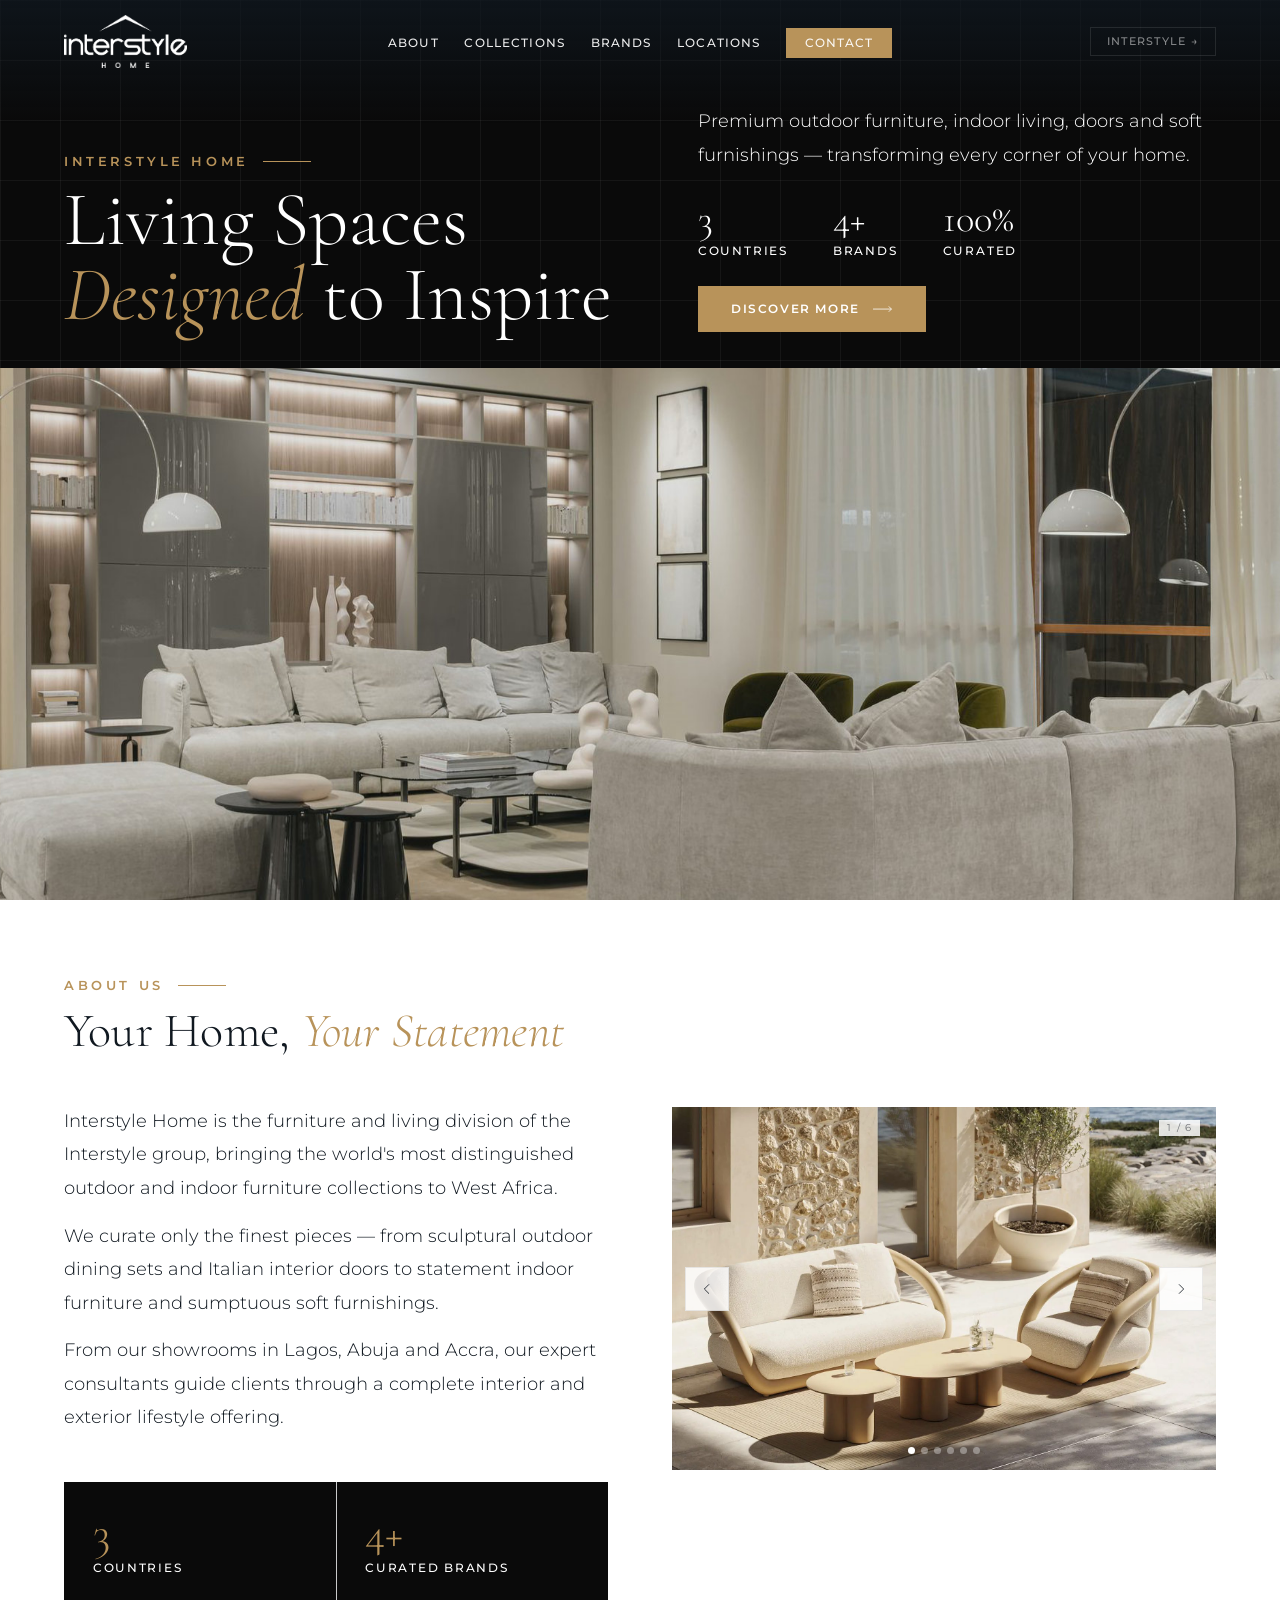
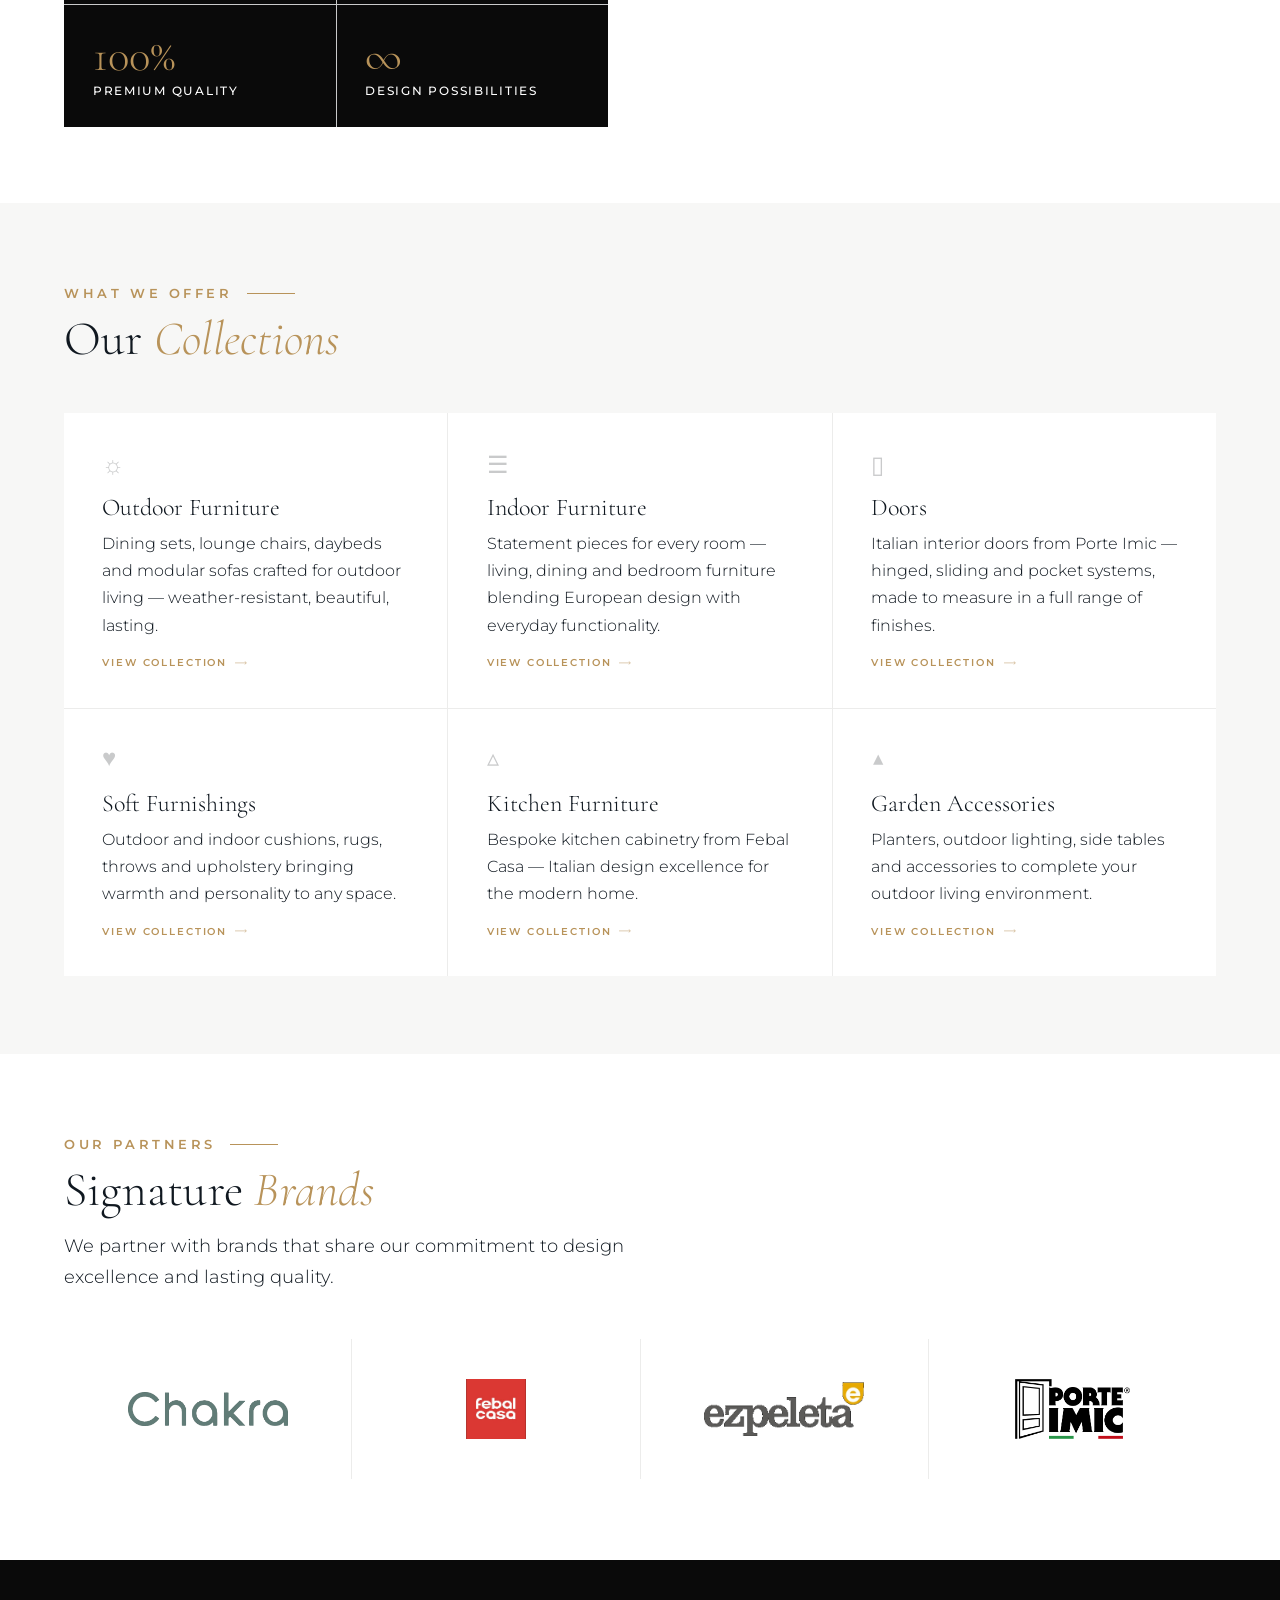
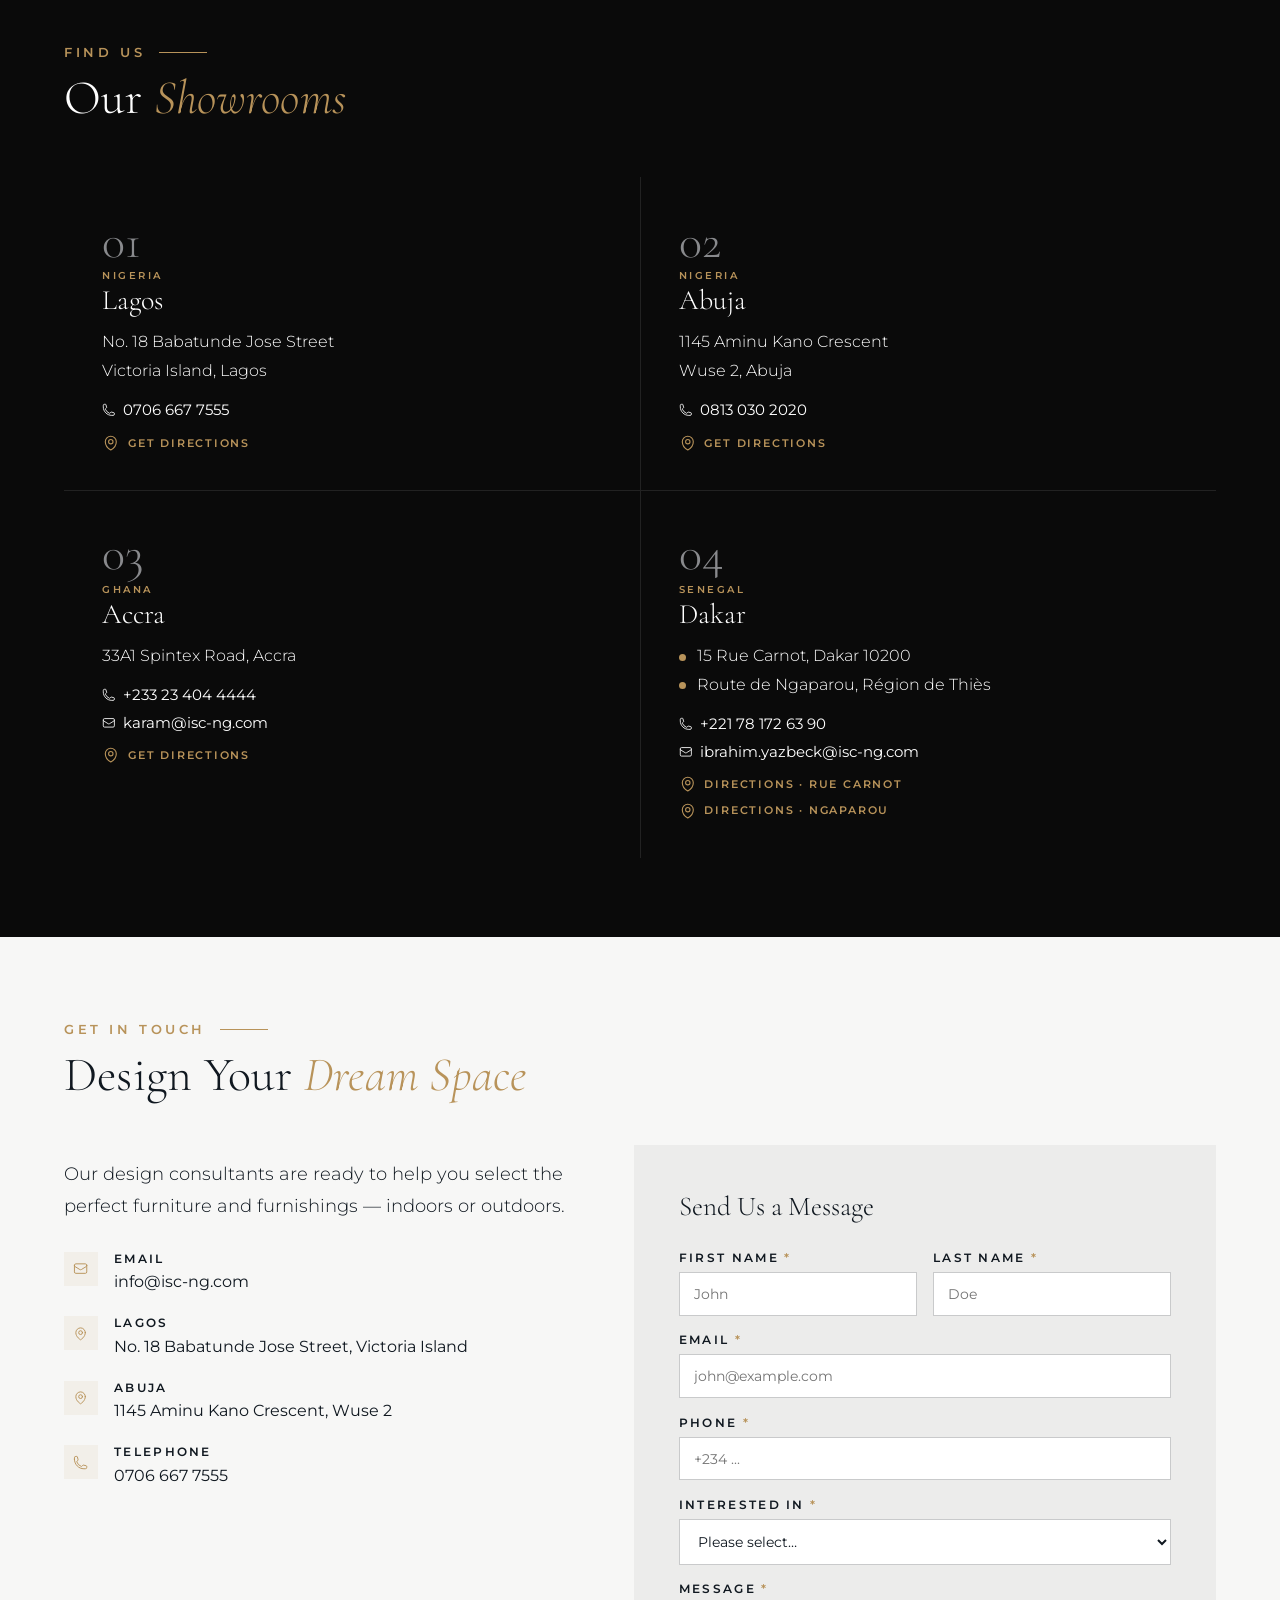
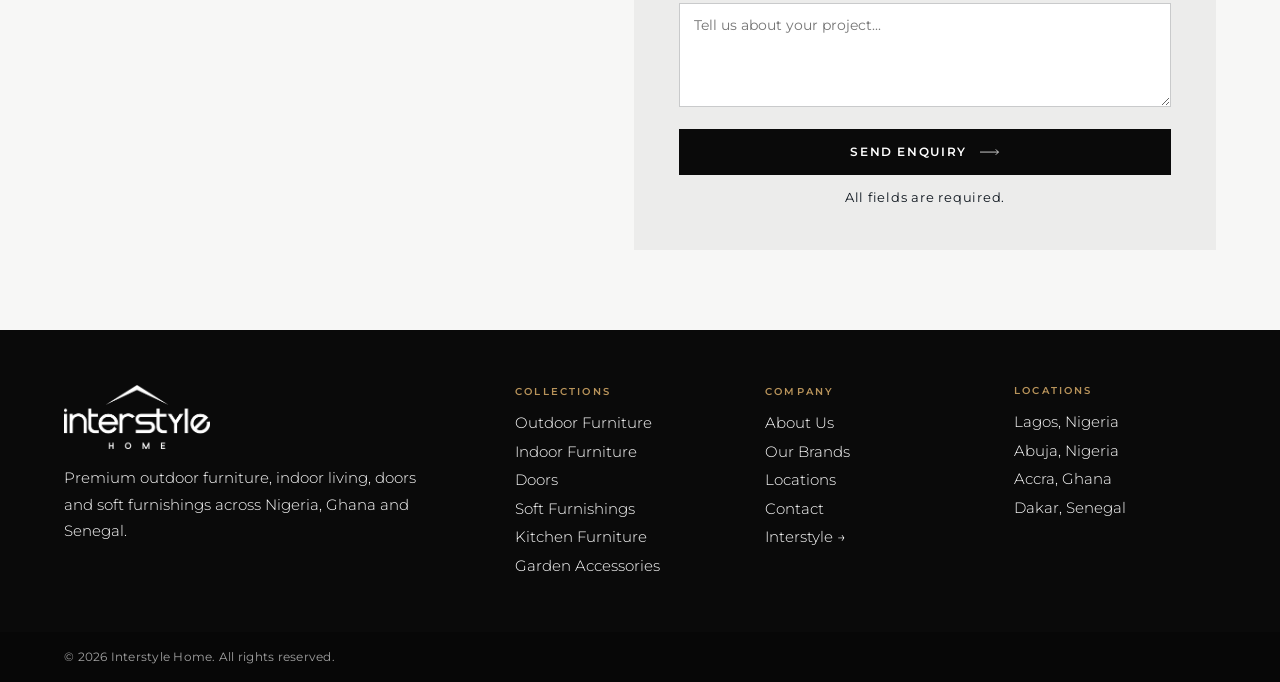
==== commit 0940d875: "Give the About carousel a steady 3:2 frame It stretched to the height of the copy column, so the sam" ====
--- a/home/index.html
+++ b/home/index.html
@@ -34,7 +34,7 @@
   <link rel="stylesheet" href="/assets/css/tokens.css?v=9d1e9a28">
   <link rel="stylesheet" href="/assets/css/base.css?v=7f4f8e27">
   <link rel="stylesheet" href="/assets/css/site.css?v=7391b550">
-  <link rel="stylesheet" href="/assets/css/brand-page.css?v=89fb3d29">
+  <link rel="stylesheet" href="/assets/css/brand-page.css?v=72cb106e">
 </head>
 
 <body class="theme-home-page">
--- a/assets/css/brand-page.css
+++ b/assets/css/brand-page.css
@@ -230,8 +230,20 @@
   overflow: hidden;
   background: var(--is-black);
 }
-/* Tall enough to lead the row rather than just match the copy beside it. */
-.about__carousel { flex: 1 1 auto; min-height: clamp(20rem, 50vw, 52rem); }
+/* A steady 3:2 frame, close to the photographs' own proportions (1.38–1.64).
+   It used to stretch to the height of the copy beside it and fall back to
+   50vw below that, so the same photo showed almost square on a wide screen
+   and letterboxed on a narrow one, changing shape as the window resized. */
+.about__carousel { flex: none; aspect-ratio: 3 / 2; }
+
+/* Wide screens: the copy runs longer than the picture, so the picture stays
+   in view beside it rather than stretching to match. */
+@media (min-width: 62rem) {
+  .about__carousel {
+    position: sticky;
+    top: calc(var(--nav-h) + 1.5rem);
+  }
+}
 
 .carousel__slide {
   position: absolute;
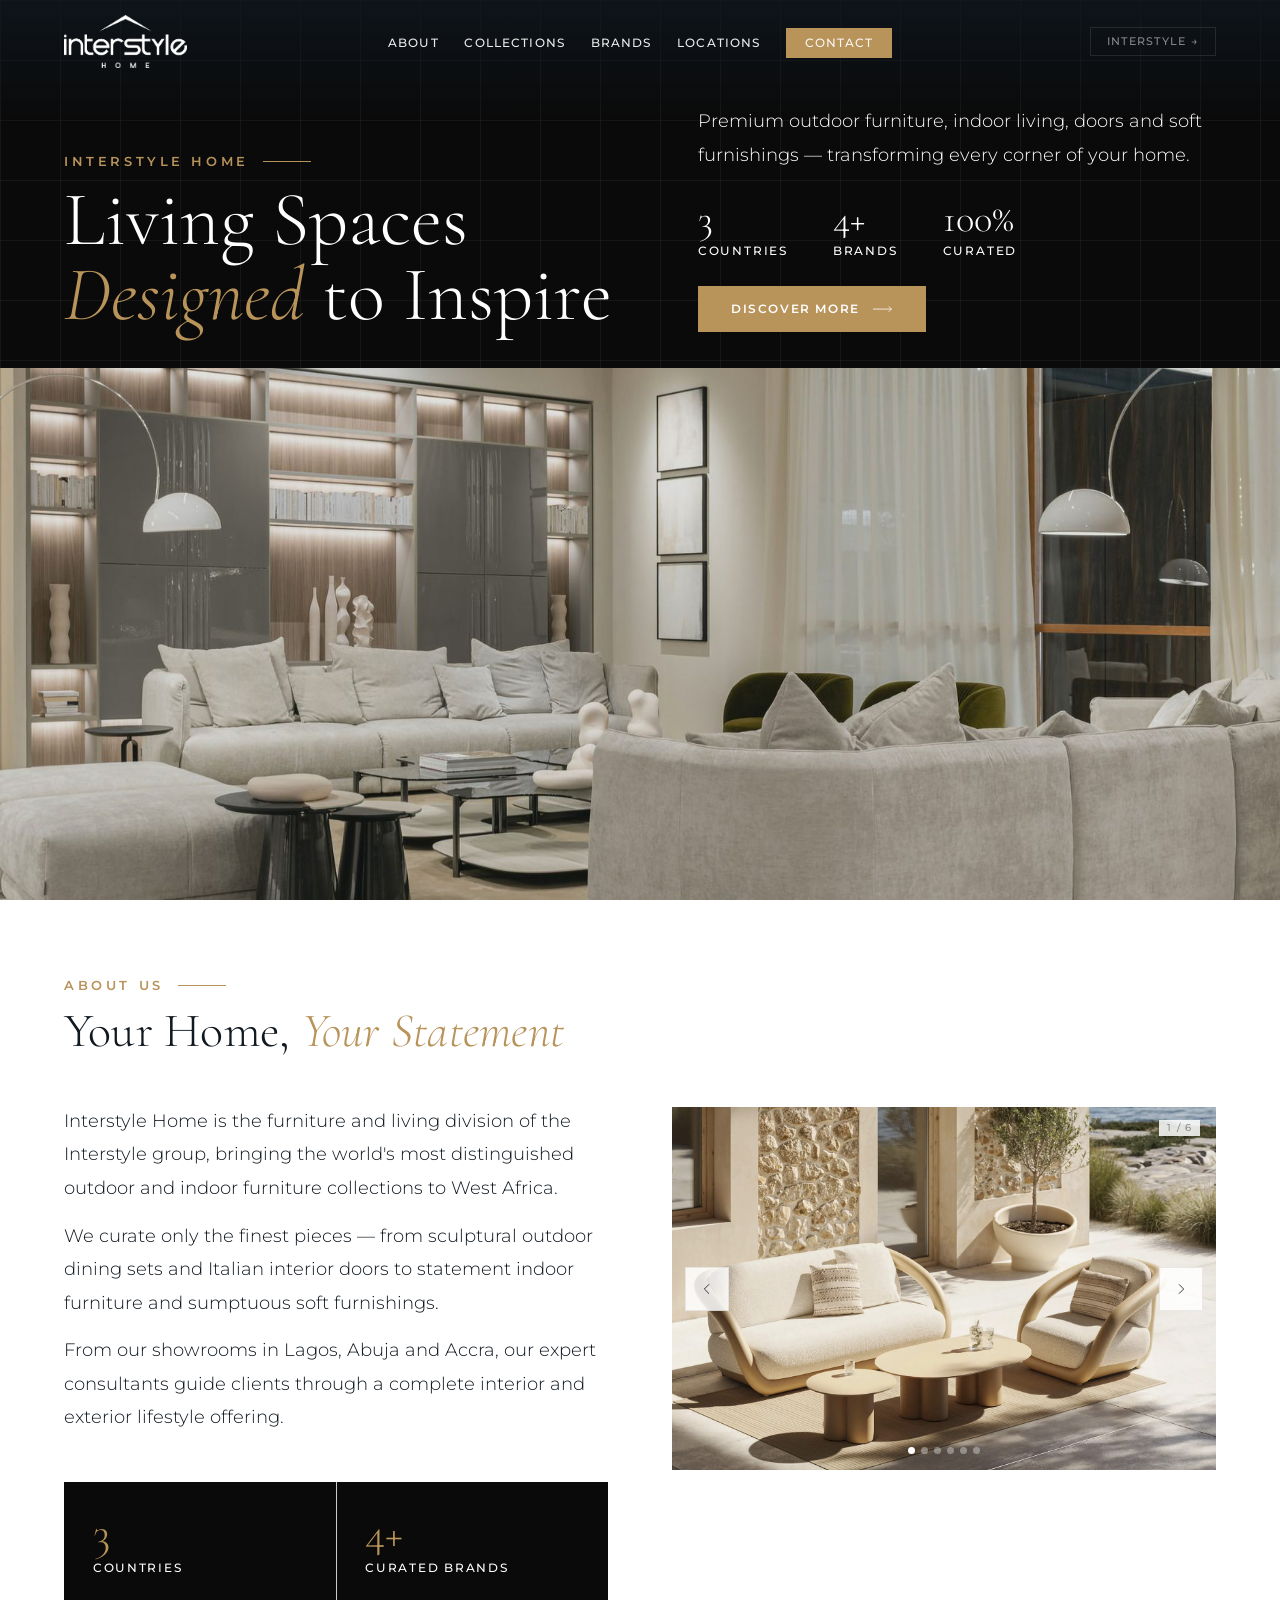
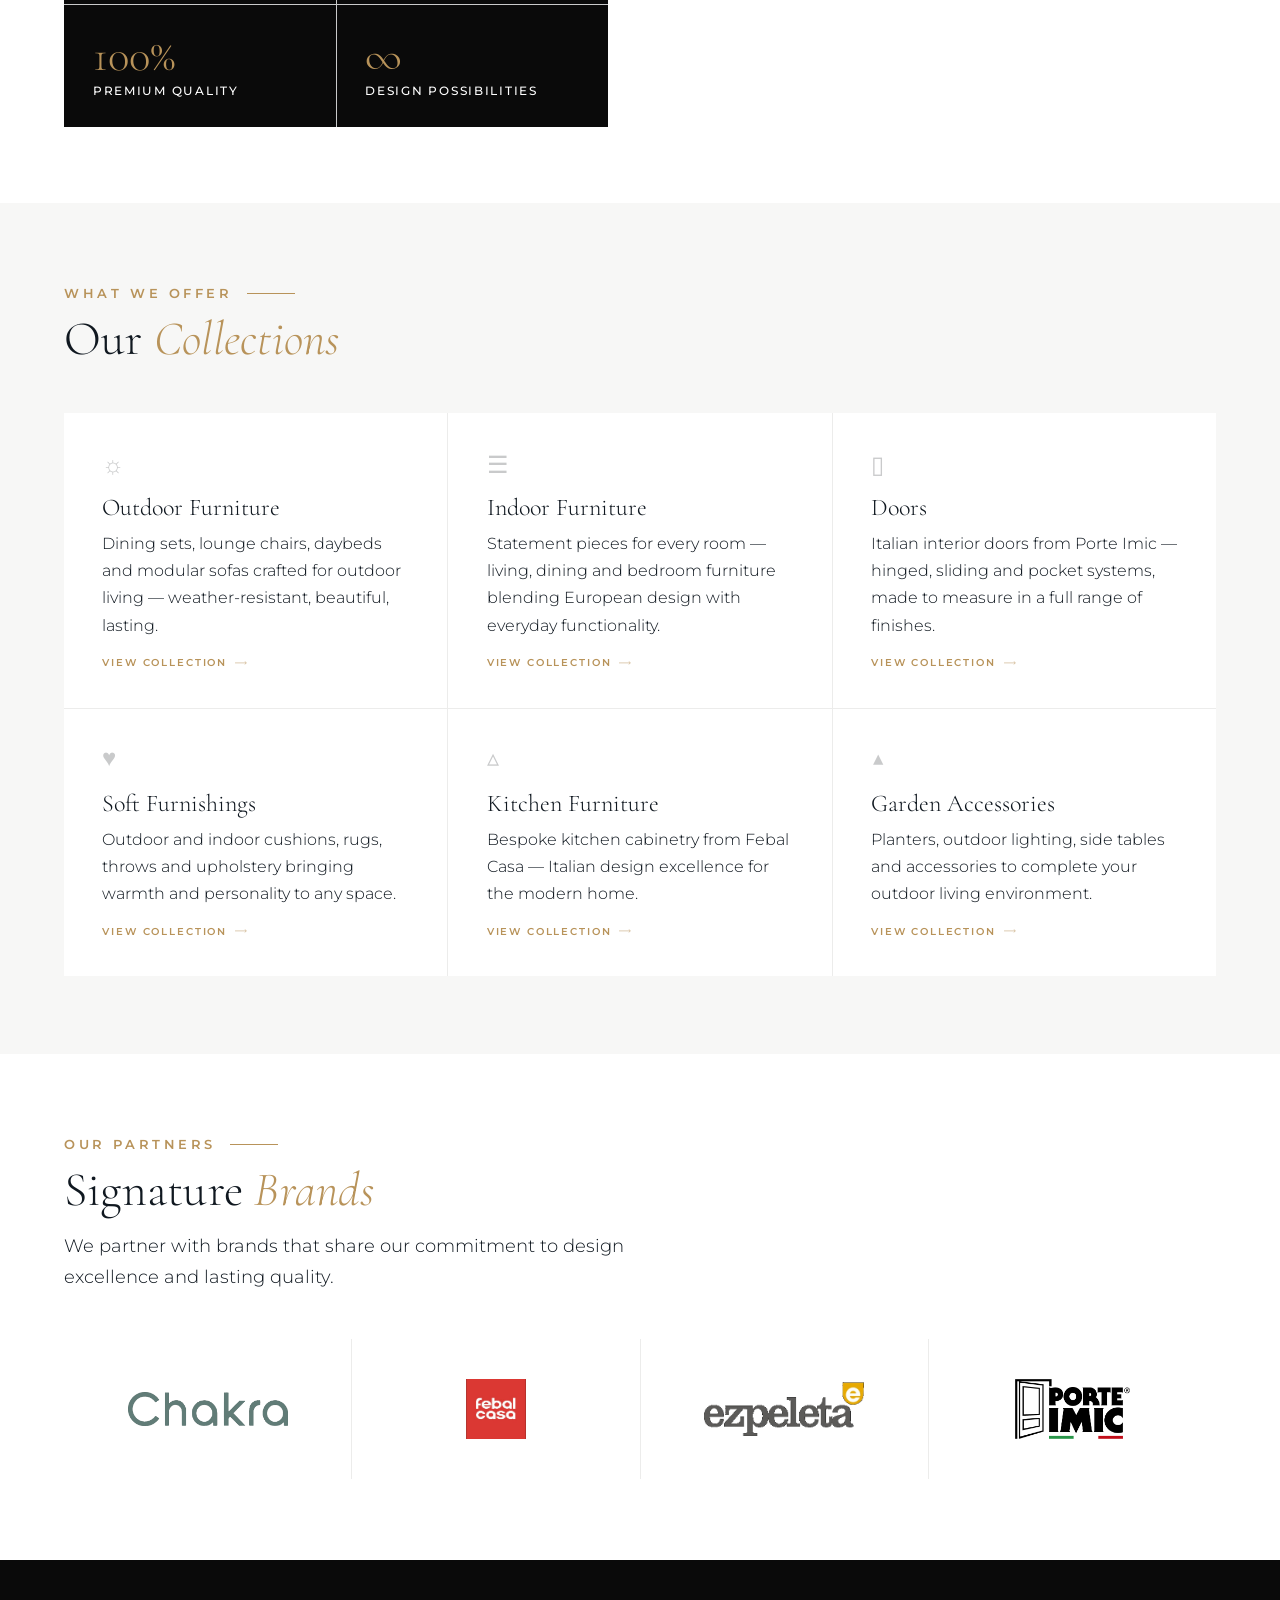
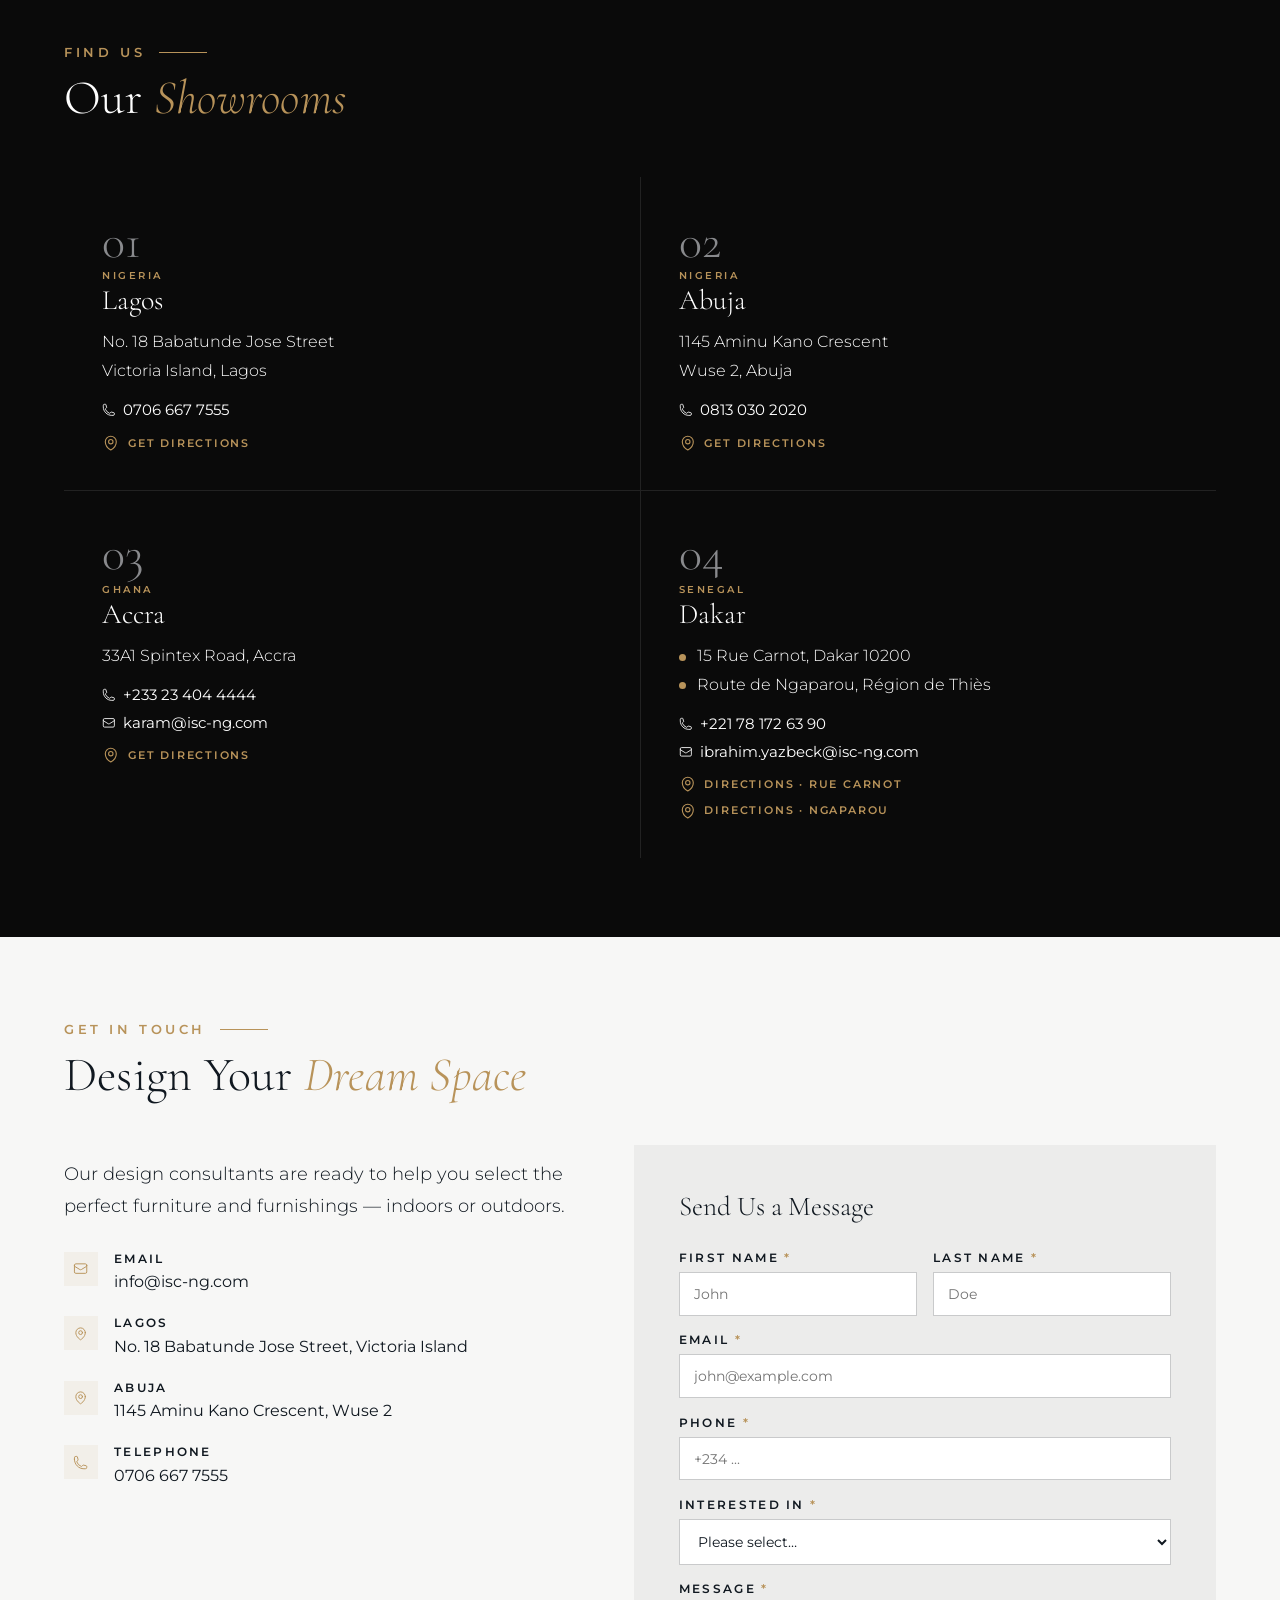
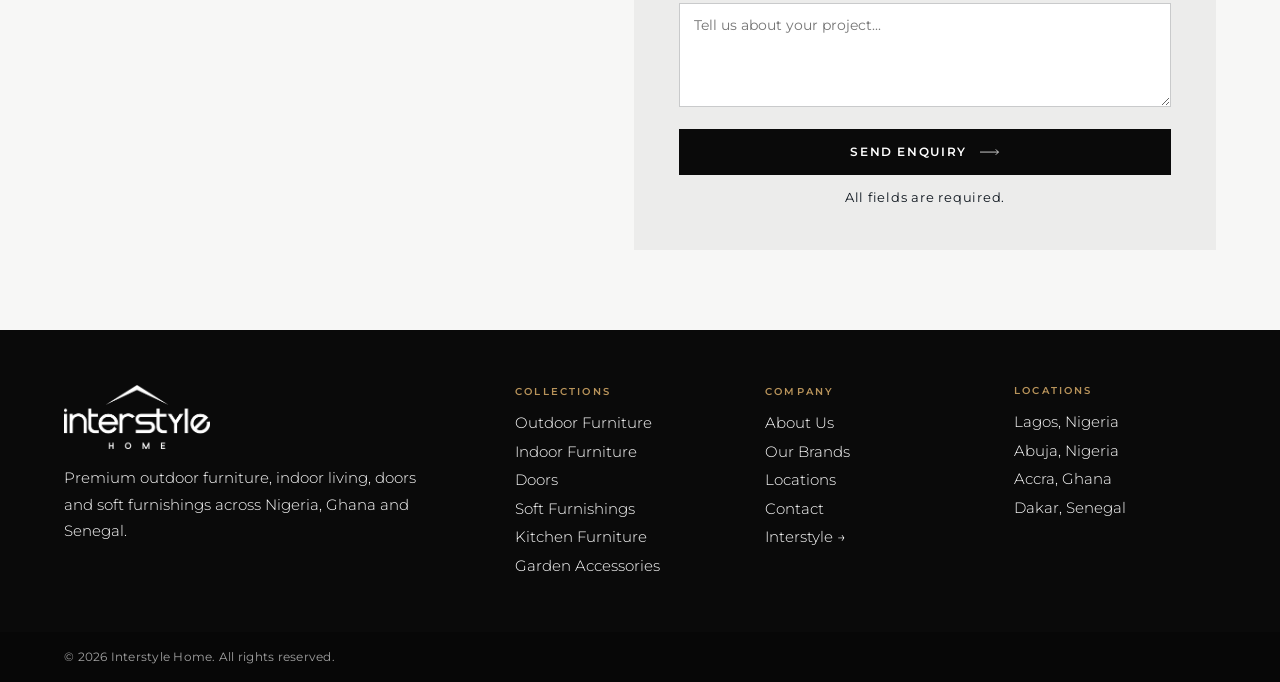
==== commit e160bc24: "Carousel scrolls with the page; second dark-mode opt-out for Android - Drops the sticky behaviour ad" ====
--- a/home/index.html
+++ b/home/index.html
@@ -31,10 +31,10 @@
   <link rel="preconnect" href="https://fonts.gstatic.com" crossorigin>
   <link href="https://fonts.googleapis.com/css2?family=Cormorant+Garamond:ital,wght@0,300;0,400;1,300;1,400&family=Montserrat:wght@300;400;500;600&display=swap" rel="stylesheet">
 
-  <link rel="stylesheet" href="/assets/css/tokens.css?v=9d1e9a28">
+  <link rel="stylesheet" href="/assets/css/tokens.css?v=17a4fd50">
   <link rel="stylesheet" href="/assets/css/base.css?v=7f4f8e27">
   <link rel="stylesheet" href="/assets/css/site.css?v=7391b550">
-  <link rel="stylesheet" href="/assets/css/brand-page.css?v=72cb106e">
+  <link rel="stylesheet" href="/assets/css/brand-page.css?v=334ec572">
 </head>
 
 <body class="theme-home-page">
--- a/assets/css/tokens.css
+++ b/assets/css/tokens.css
@@ -52,6 +52,21 @@
   --panel-quiet:  46.5%;
 }
 
+/* Android browsers (Samsung Internet's Dark mode, Chrome's auto-dark) darken
+   pages that look as though they have no dark theme of their own. The site is
+   light by design, so answer the dark query explicitly with the same light
+   values instead of leaving it unanswered. */
+@media (prefers-color-scheme: dark) {
+  :root {
+    color-scheme: only light;
+    --ink:   #101820;
+    --muted: #6F7276;
+    --cream: #F7F7F6;
+    --surface-paper: #FFFFFF;
+  }
+  html, body { background: #FFFFFF; color: #101820; }
+}
+
 /* Phone screens render these hairlines at full strength rather than
    downsampled, so they need a lighter value to read the same. */
 @media (max-width: 860px) {
--- a/assets/css/brand-page.css
+++ b/assets/css/brand-page.css
@@ -235,15 +235,6 @@
    50vw below that, so the same photo showed almost square on a wide screen
    and letterboxed on a narrow one, changing shape as the window resized. */
 .about__carousel { flex: none; aspect-ratio: 3 / 2; }
-
-/* Wide screens: the copy runs longer than the picture, so the picture stays
-   in view beside it rather than stretching to match. */
-@media (min-width: 62rem) {
-  .about__carousel {
-    position: sticky;
-    top: calc(var(--nav-h) + 1.5rem);
-  }
-}
 
 .carousel__slide {
   position: absolute;
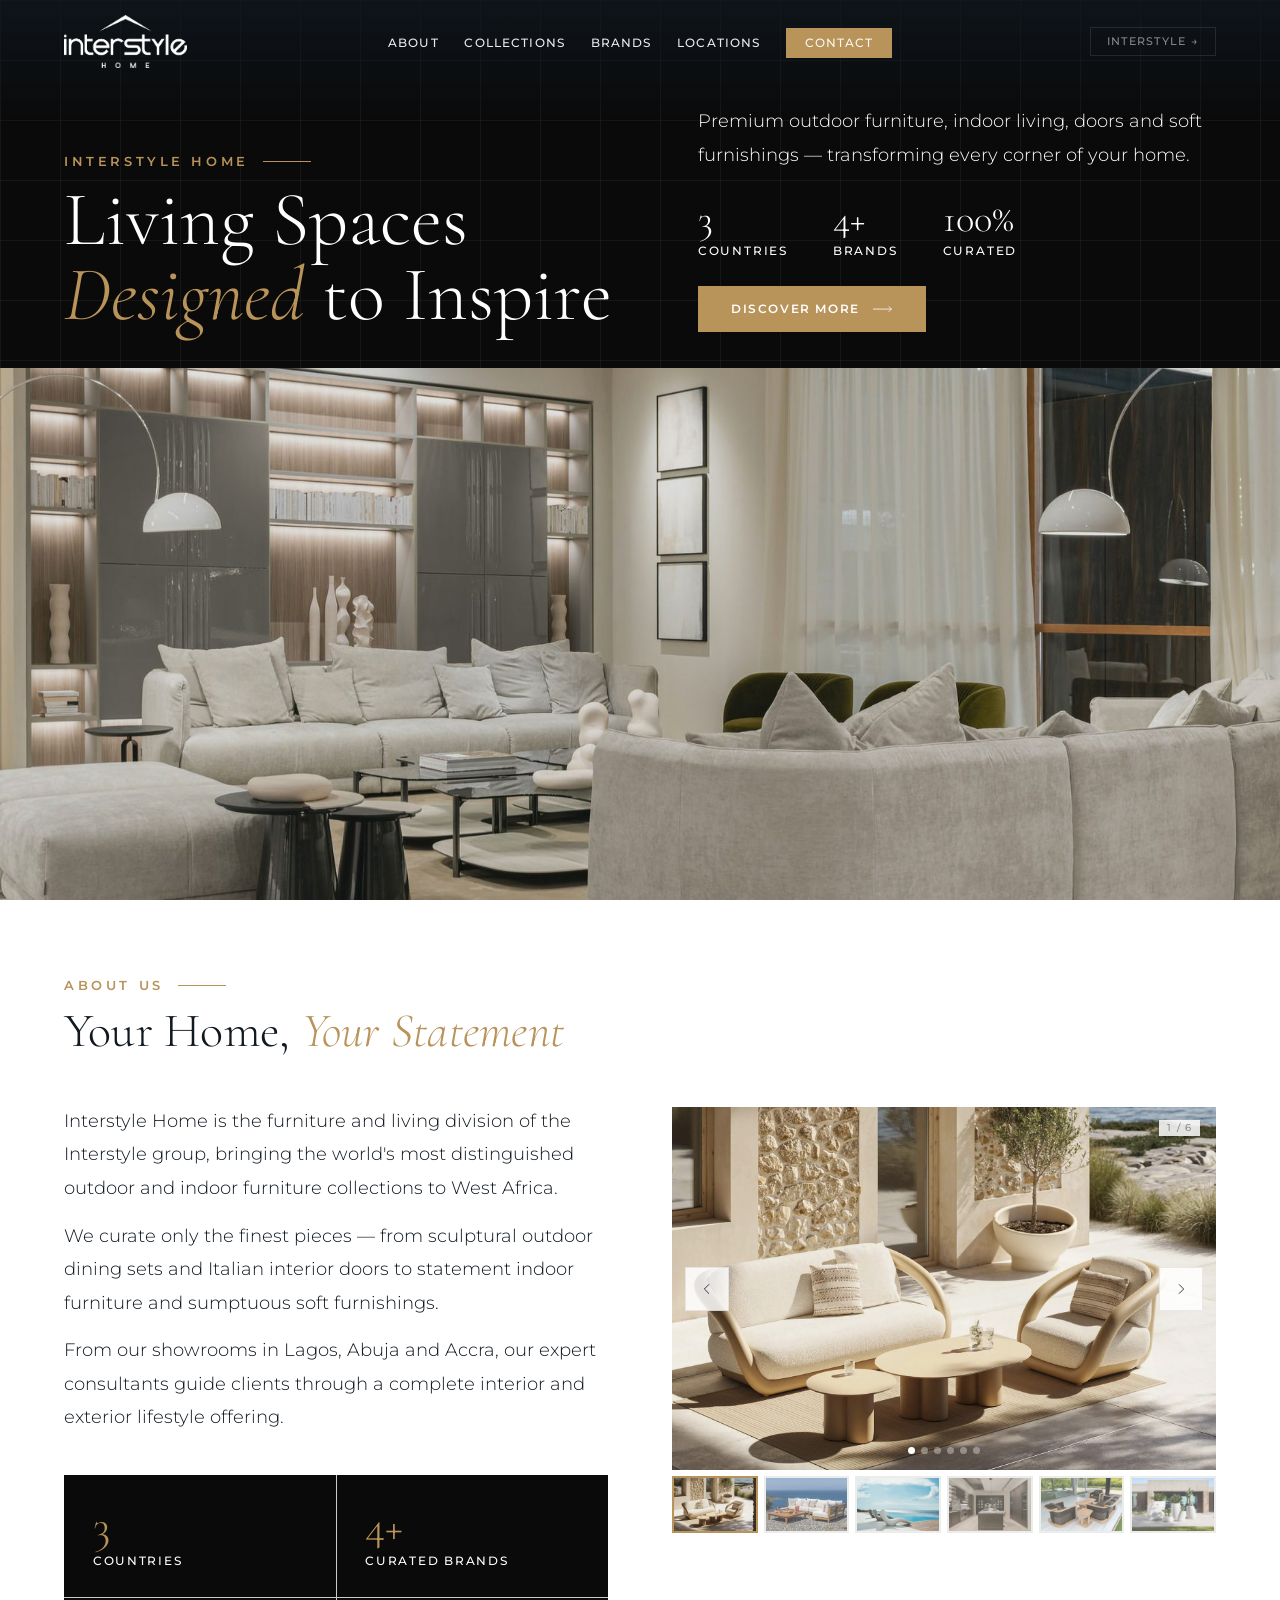
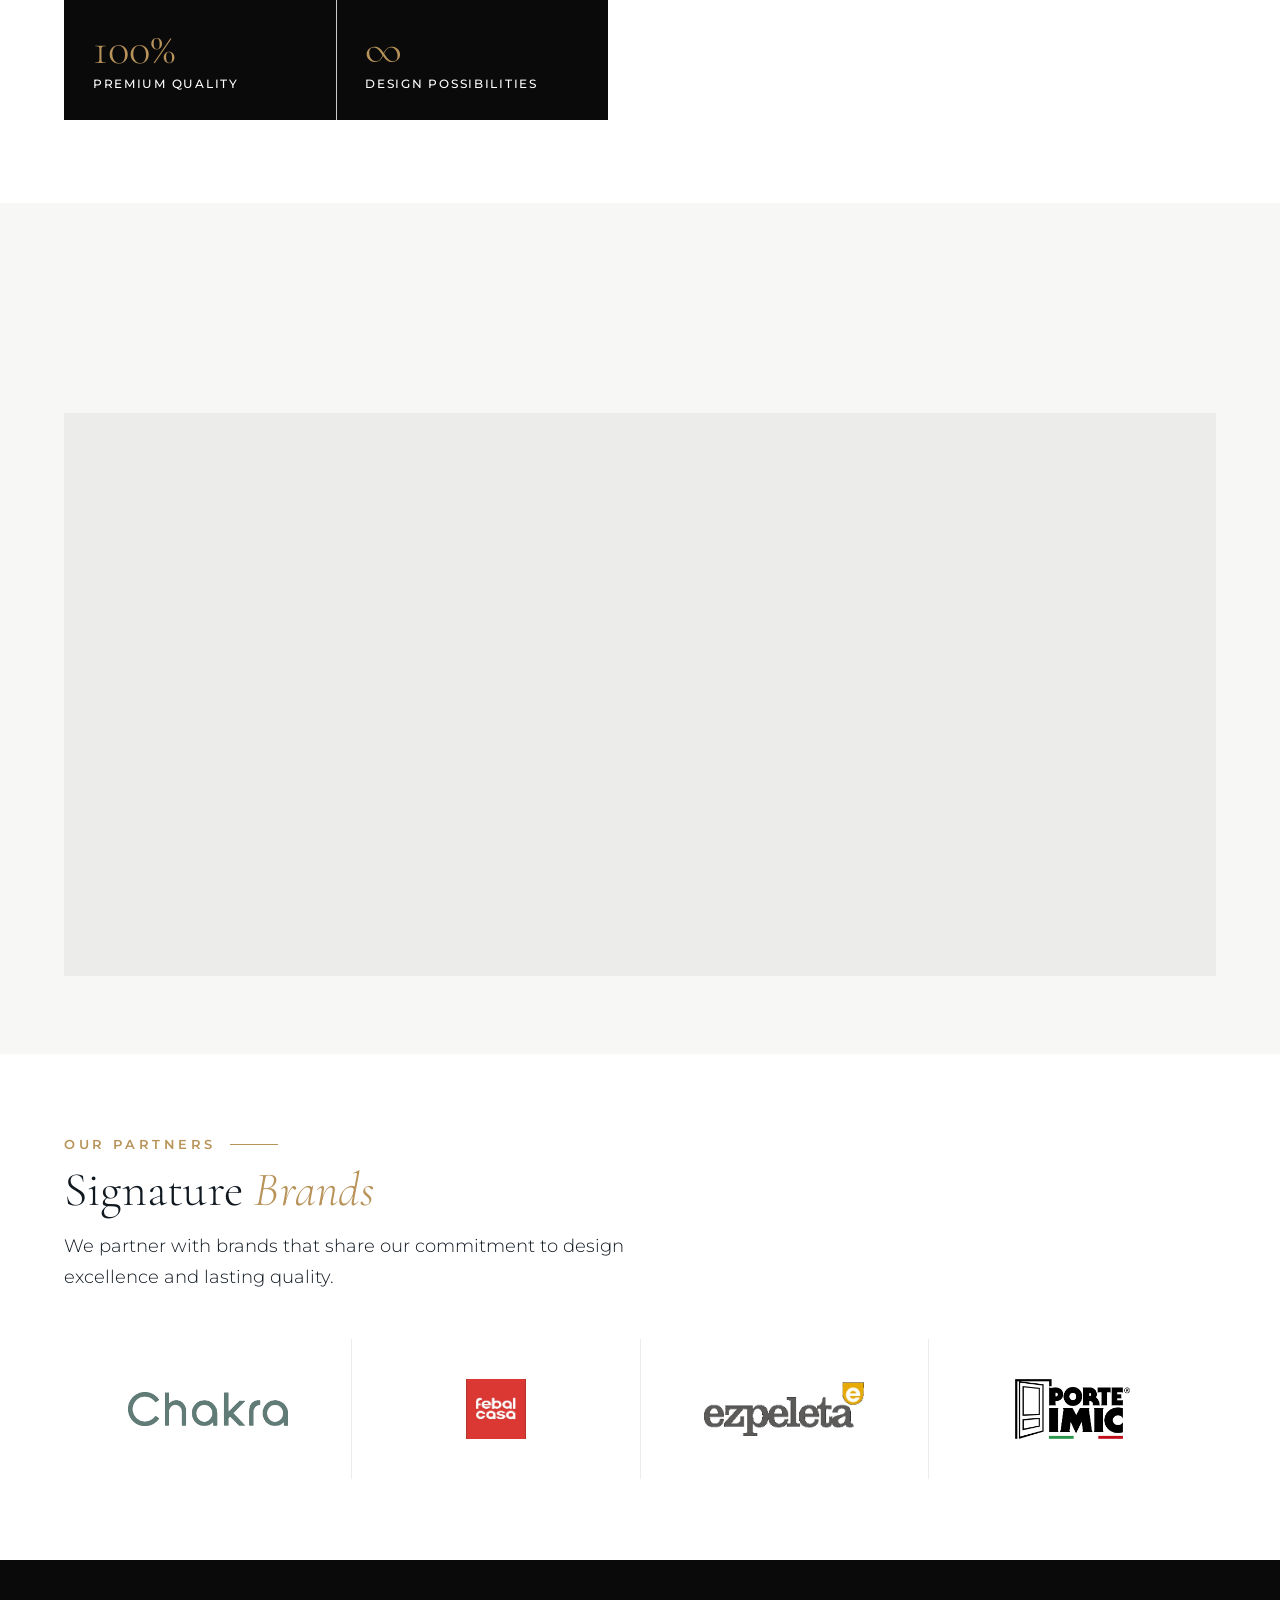
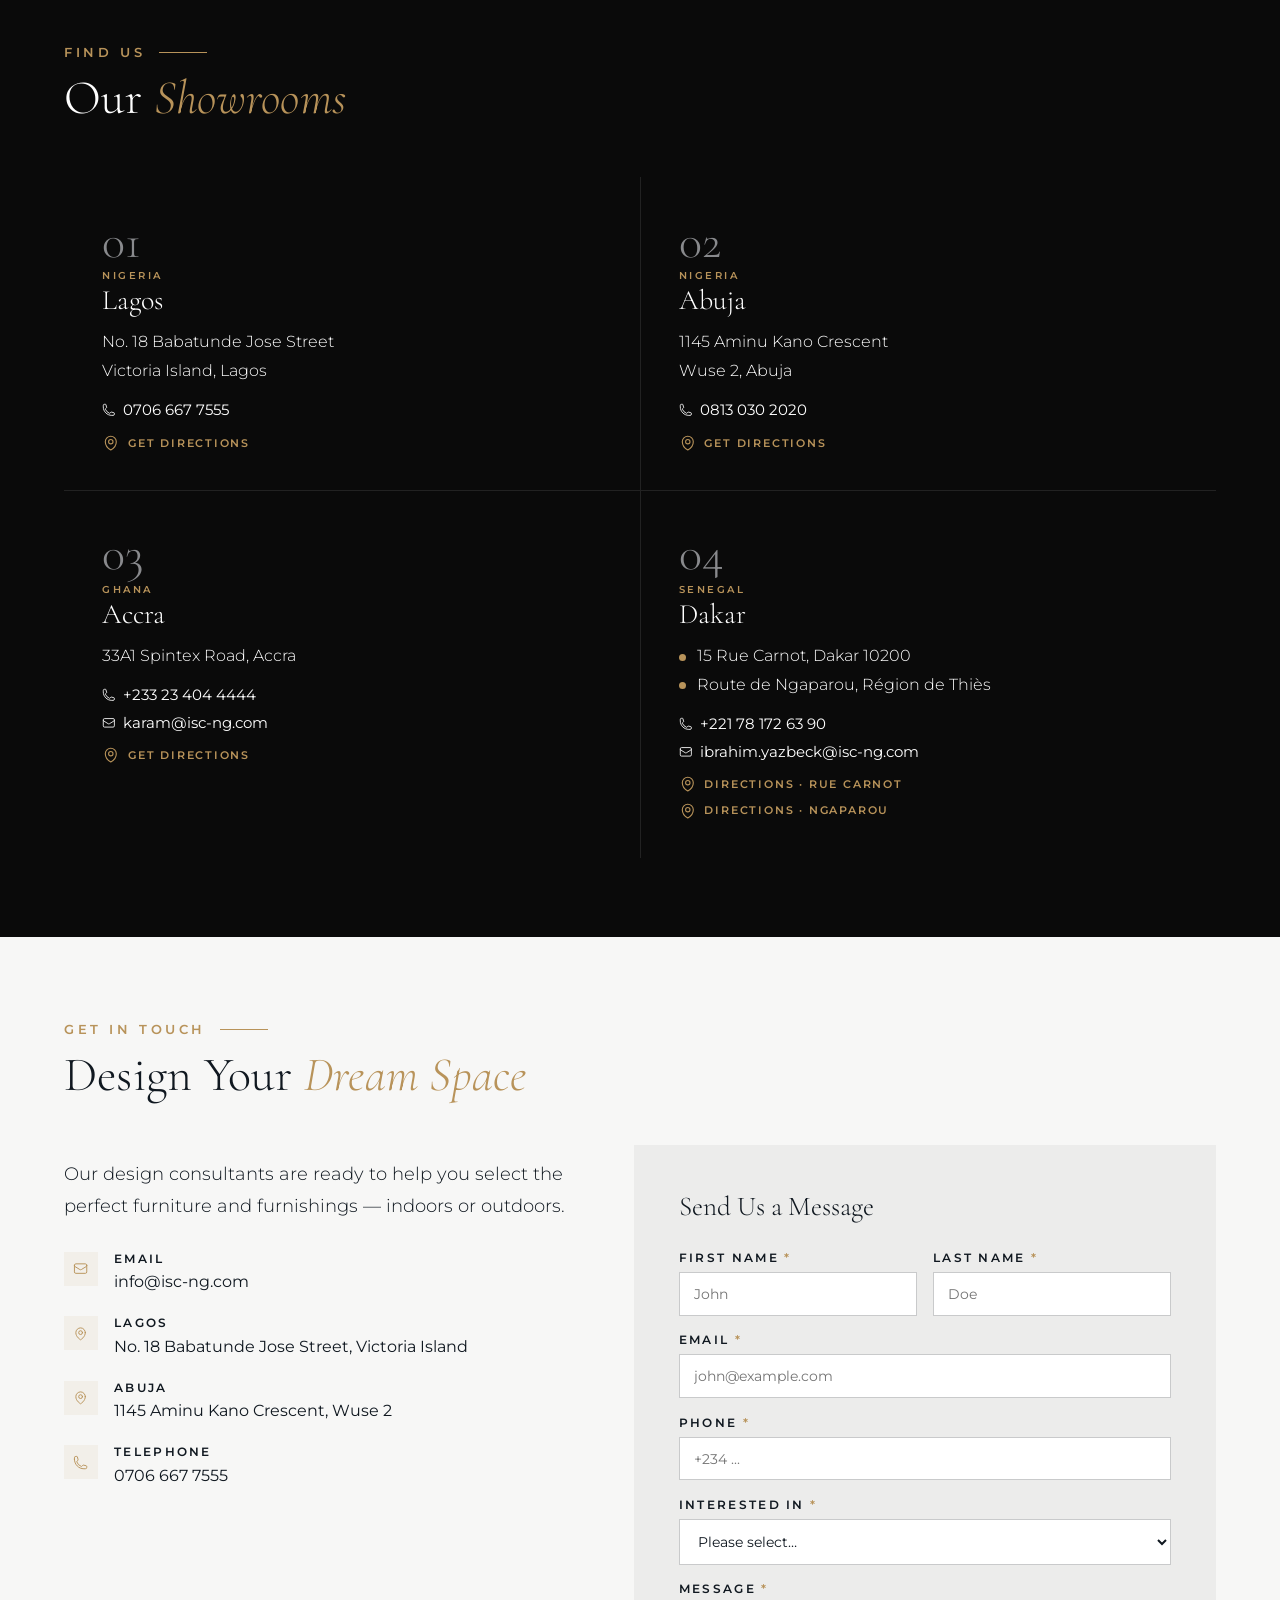
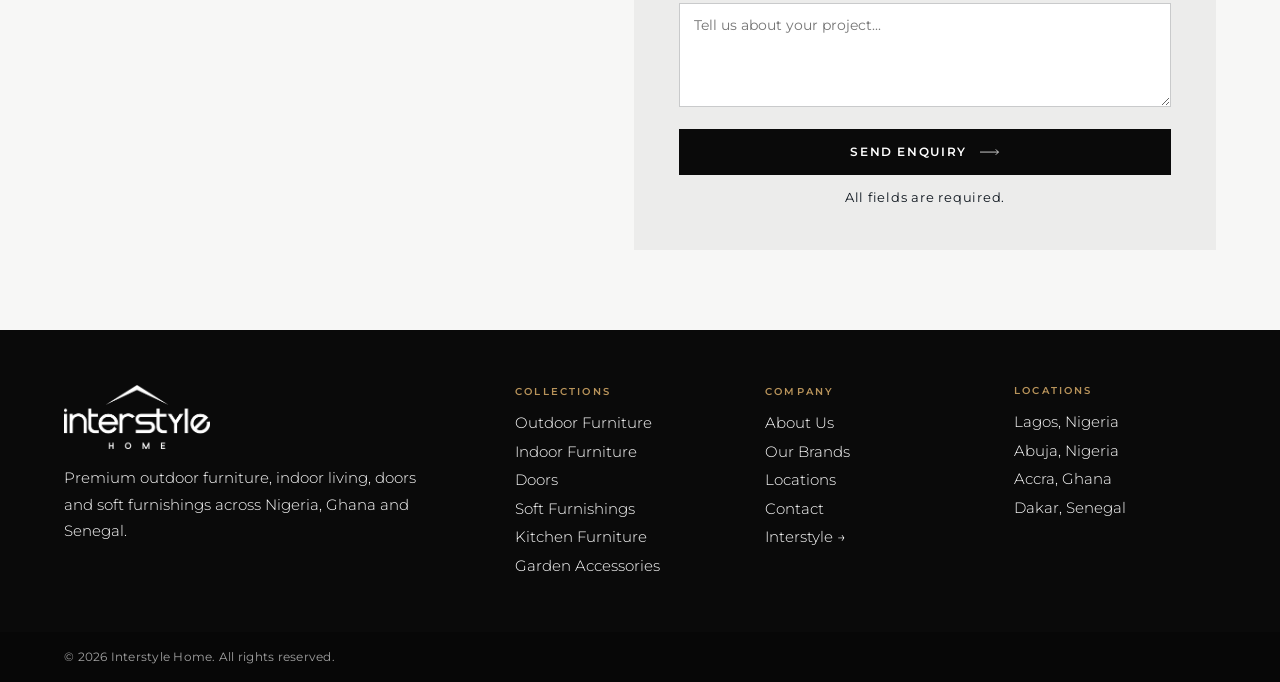
==== commit 27bc5ae5: "Add thumbnails under the About carousel Fills the space the 3:2 picture leaves beside the longer cop" ====
--- a/home/index.html
+++ b/home/index.html
@@ -34,7 +34,7 @@
   <link rel="stylesheet" href="/assets/css/tokens.css?v=17a4fd50">
   <link rel="stylesheet" href="/assets/css/base.css?v=7f4f8e27">
   <link rel="stylesheet" href="/assets/css/site.css?v=7391b550">
-  <link rel="stylesheet" href="/assets/css/brand-page.css?v=334ec572">
+  <link rel="stylesheet" href="/assets/css/brand-page.css?v=70fa8ece">
 </head>
 
 <body class="theme-home-page">
@@ -165,6 +165,9 @@
           </div>
           <div class="carousel__count" data-count>1 / 6</div>
         </div>
+
+        <!-- Thumbnails, built from the slides by site.js -->
+        <div class="about__thumbs" data-carousel-thumbs></div>
       </div>
     </div>
   </section>
@@ -514,6 +517,6 @@
 
 <script src="/assets/js/products-home.js?v=4bb71875"></script>
 <script src="/assets/js/offline.js?v=be85ef2d" defer></script>
-<script src="/assets/js/site.js?v=bd9122f8" defer></script>
+<script src="/assets/js/site.js?v=ae6ab012" defer></script>
 </body>
 </html>
--- a/assets/css/brand-page.css
+++ b/assets/css/brand-page.css
@@ -235,6 +235,39 @@
    50vw below that, so the same photo showed almost square on a wide screen
    and letterboxed on a narrow one, changing shape as the window resized. */
 .about__carousel { flex: none; aspect-ratio: 3 / 2; }
+
+/* Thumbnails under the carousel: one row, equal widths, filling the space the
+   picture leaves beside the longer copy column. */
+.about__thumbs {
+  display: grid;
+  grid-auto-flow: column;
+  grid-auto-columns: 1fr;
+  gap: 6px;
+  margin-top: 6px;
+}
+.about__thumb {
+  aspect-ratio: 3 / 2;
+  min-height: 44px;
+  padding: 0;
+  border: 2px solid transparent;
+  background: var(--stone);
+  overflow: hidden;
+  cursor: pointer;
+  transition: border-color var(--dur-fast) var(--ease-inout);
+}
+.about__thumb img {
+  display: block;
+  width: 100%;
+  height: 100%;
+  object-fit: cover;
+  opacity: 0.7;
+  transition: opacity var(--dur-fast) var(--ease-inout);
+}
+.about__thumb.is-active { border-color: var(--accent); }
+.about__thumb.is-active img { opacity: 1; }
+@media (hover: hover) {
+  .about__thumb:hover img { opacity: 1; }
+}
 
 .carousel__slide {
   position: absolute;
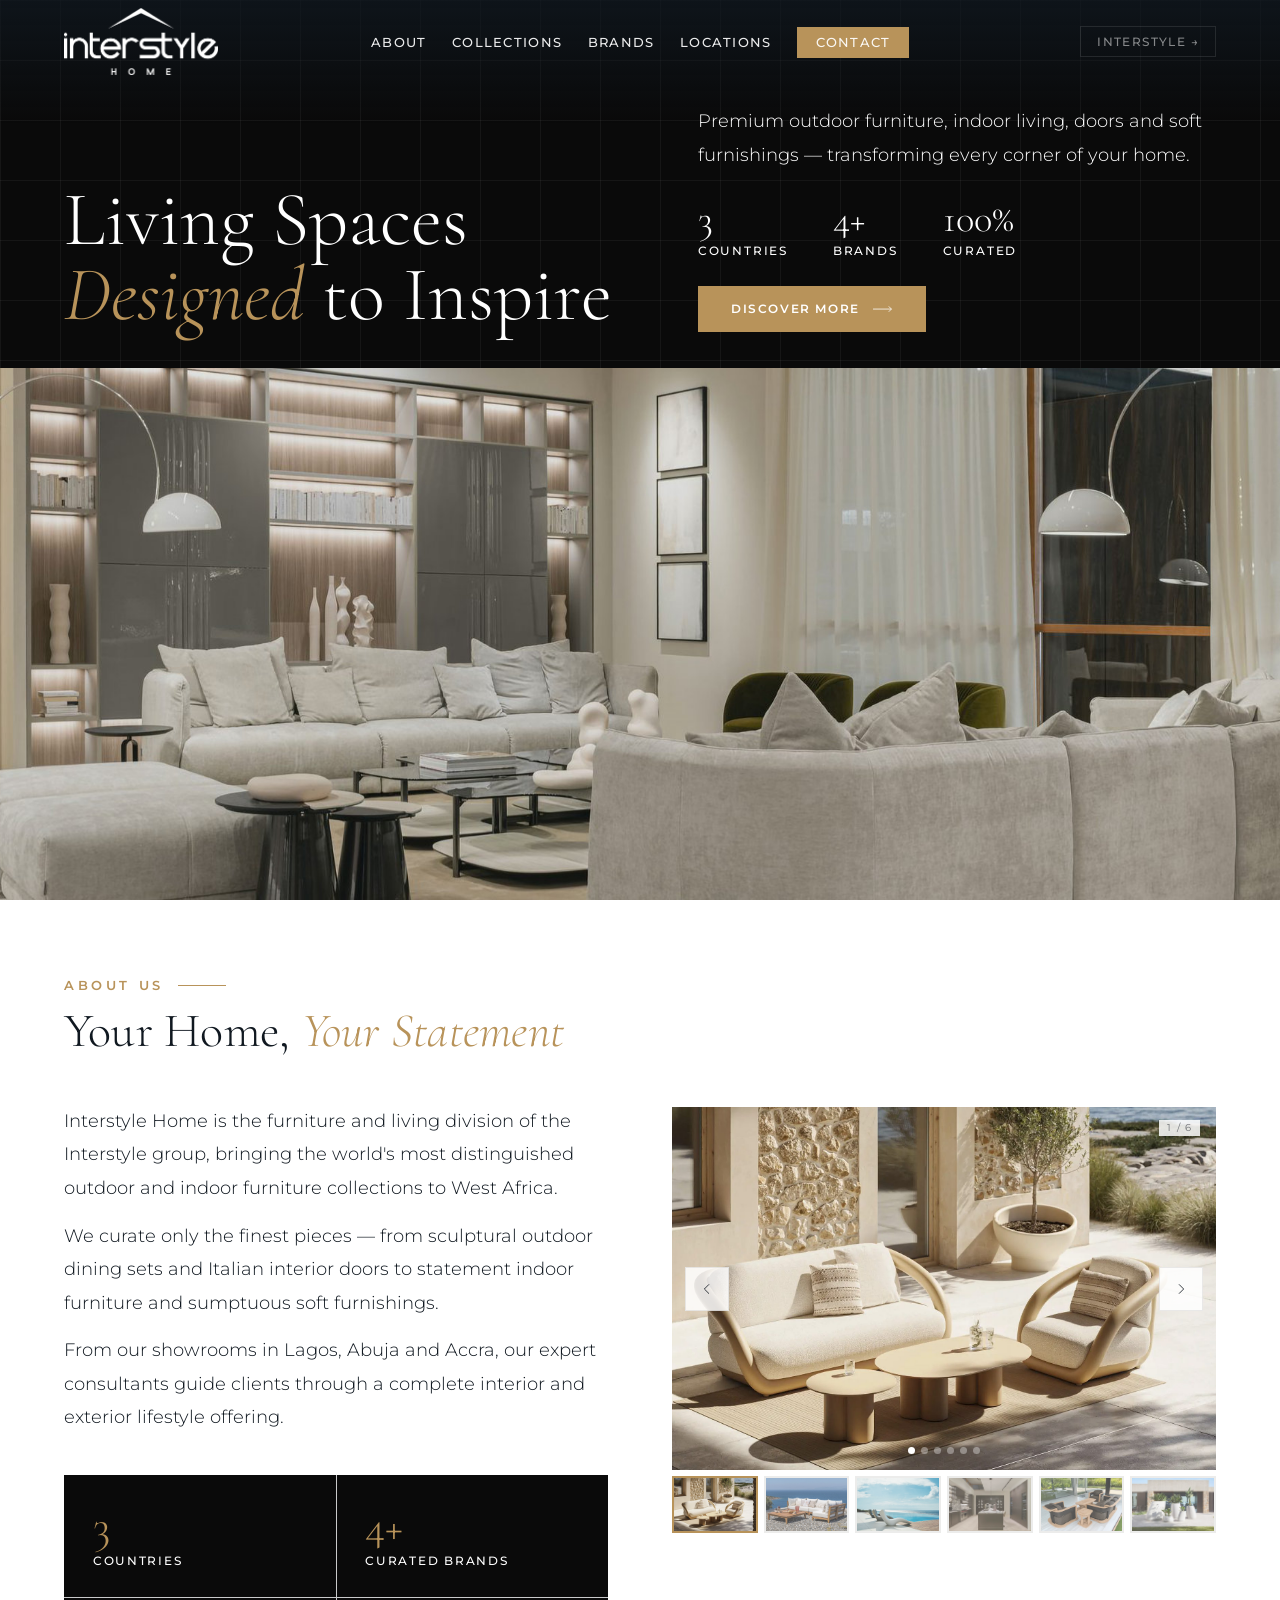
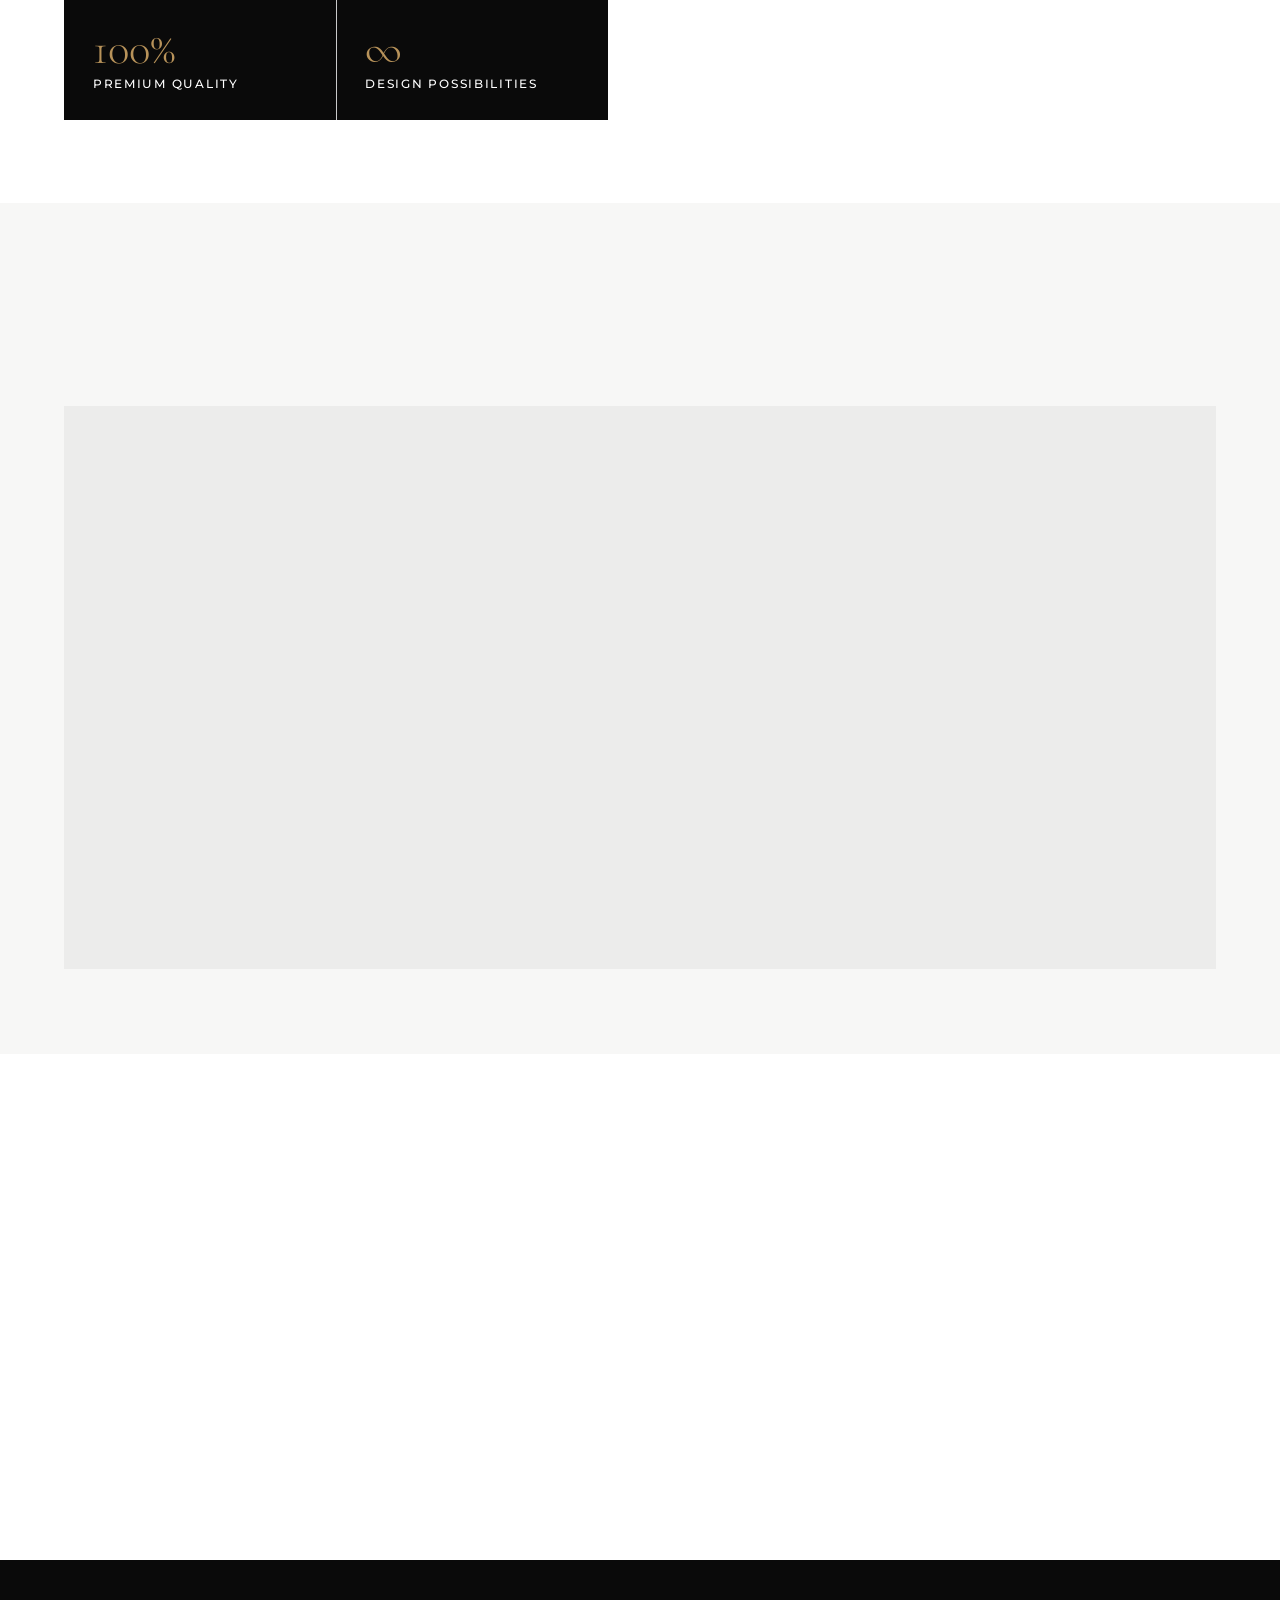
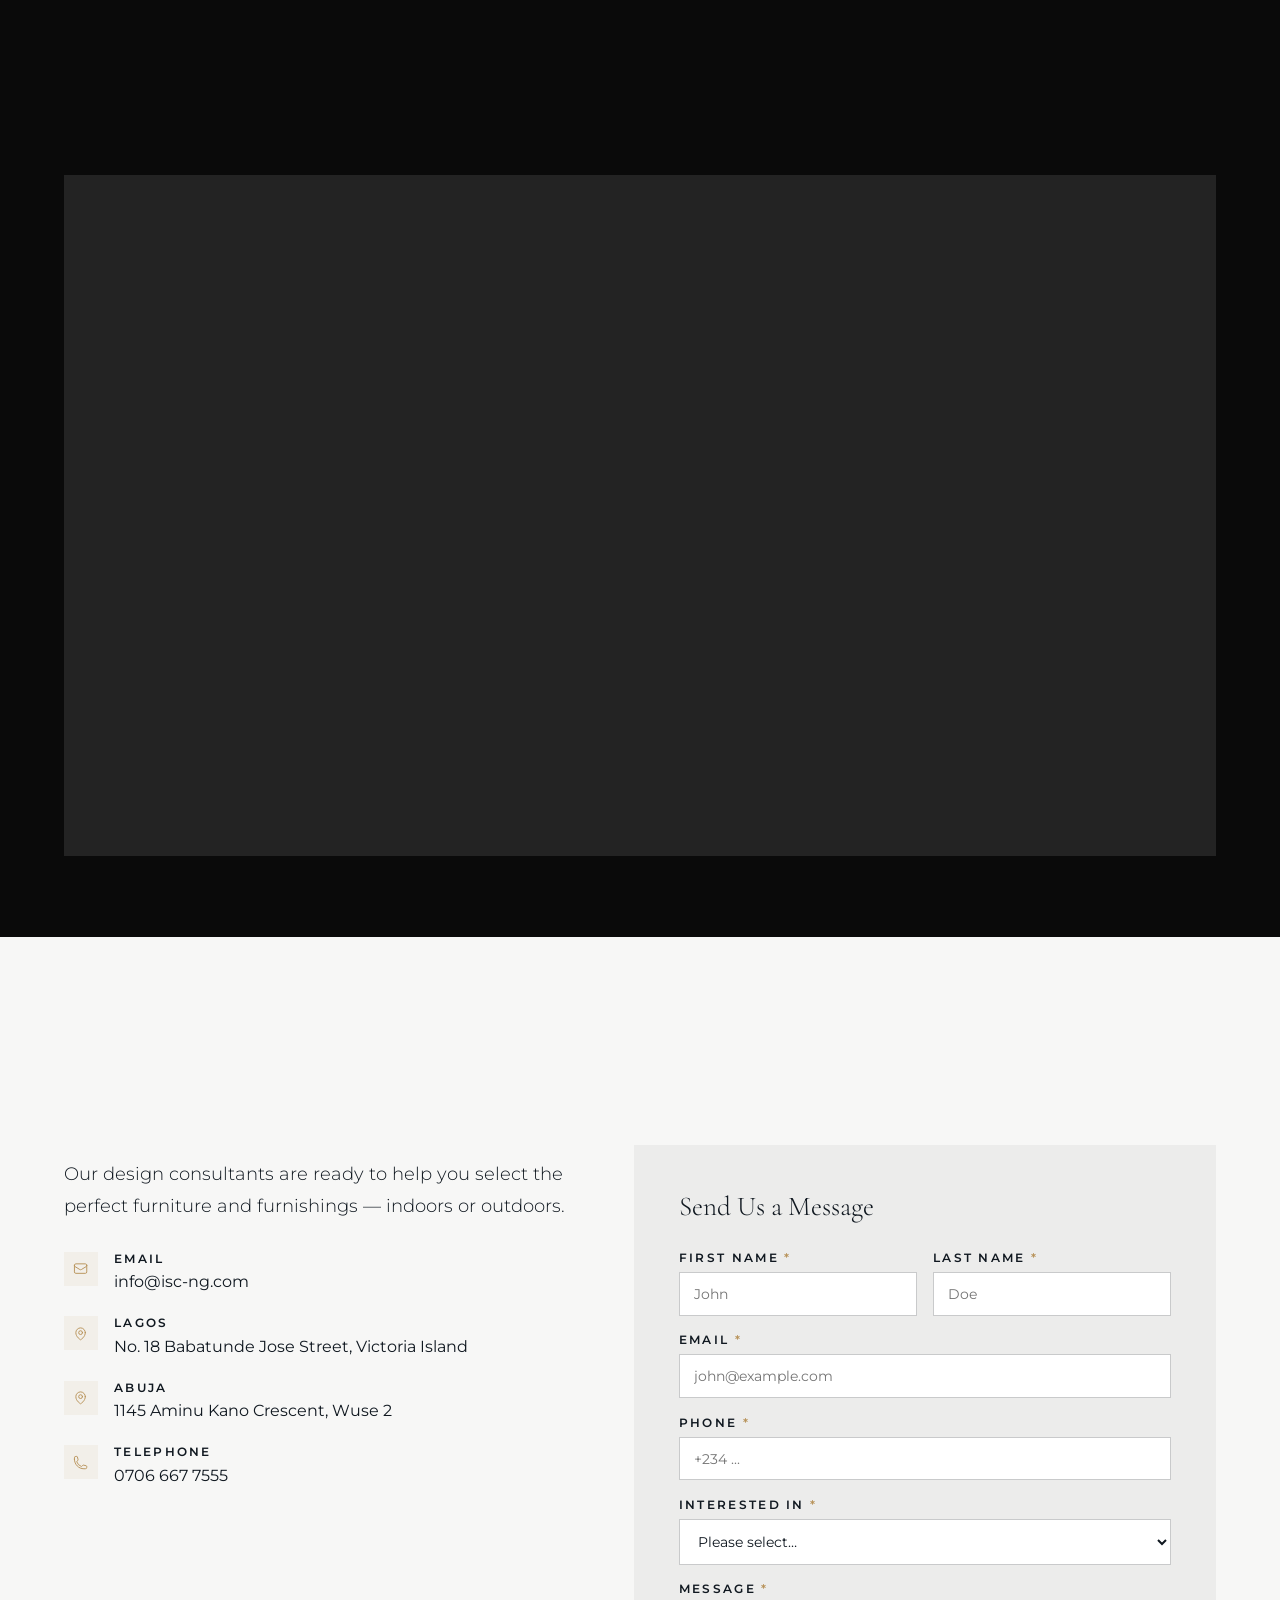
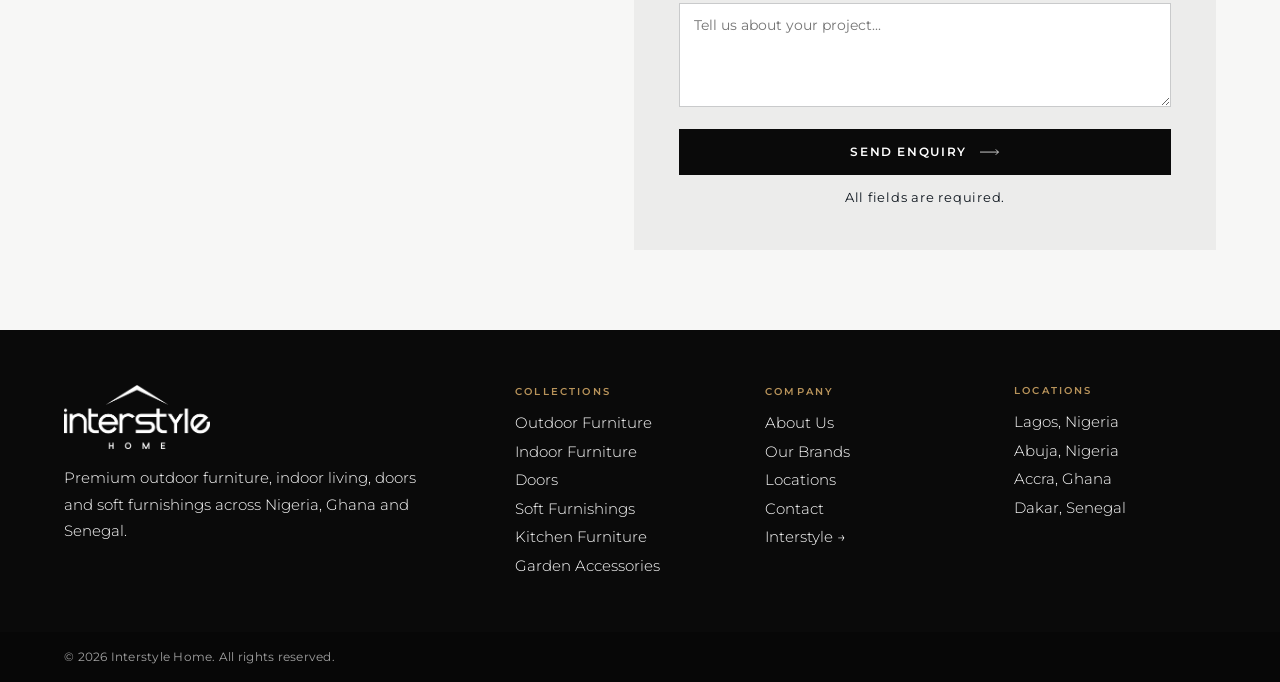
==== commit 214121bd: "Bigger nav marks and menu type; drop the hero eyebrows The Interstyle wordmark goes up 10% and Home'" ====
--- a/home/index.html
+++ b/home/index.html
@@ -33,8 +33,8 @@
 
   <link rel="stylesheet" href="/assets/css/tokens.css?v=17a4fd50">
   <link rel="stylesheet" href="/assets/css/base.css?v=7f4f8e27">
-  <link rel="stylesheet" href="/assets/css/site.css?v=7391b550">
-  <link rel="stylesheet" href="/assets/css/brand-page.css?v=70fa8ece">
+  <link rel="stylesheet" href="/assets/css/site.css?v=cf83943a">
+  <link rel="stylesheet" href="/assets/css/brand-page.css?v=60721515">
 </head>
 
 <body class="theme-home-page">
@@ -70,7 +70,6 @@
 
   <div class="hero__content">
     <div class="hero__lead">
-      <p class="eyebrow reveal" style="--reveal-delay: 100ms">Interstyle Home</p>
       <h1 class="hero__title reveal" style="--reveal-delay: 200ms">
         Living Spaces<br><em>Designed</em> to Inspire
       </h1>
@@ -517,6 +516,6 @@
 
 <script src="/assets/js/products-home.js?v=4bb71875"></script>
 <script src="/assets/js/offline.js?v=be85ef2d" defer></script>
-<script src="/assets/js/site.js?v=ae6ab012" defer></script>
+<script src="/assets/js/site.js?v=9cb97d72" defer></script>
 </body>
 </html>
--- a/assets/css/site.css
+++ b/assets/css/site.css
@@ -157,7 +157,7 @@
   border-bottom-color: var(--stone);
 }
 
-.nav__logo { height: clamp(1.875rem, 2.75vw, 2.5rem); width: auto; }
+.nav__logo { height: clamp(2.0625rem, 3.025vw, 2.75rem); width: auto; }
 .nav__brand { display: flex; align-items: center; margin-right: auto; }
 
 .nav__links {
@@ -169,7 +169,7 @@
   list-style: none;
 }
 .nav__link {
-  font-size: 0.72rem;
+  font-size: 0.8rem;
   font-weight: 500;
   letter-spacing: 0.1em;
   text-transform: uppercase;
@@ -190,7 +190,7 @@
 .nav__switch {
   padding: 0.45rem 1rem;
   border: 1px solid var(--stone-dark);
-  font-size: 0.66rem;
+  font-size: 0.73rem;
   font-weight: 500;
   letter-spacing: 0.12em;
   text-transform: uppercase;
@@ -250,7 +250,7 @@
     padding: 0.5rem var(--gutter) 1rem;
   }
   .nav__links li + li { border-top: 1px solid var(--stone); }
-  .nav__link { display: block; padding: 1rem 0; font-size: 0.78rem; }
+  .nav__link { display: block; padding: 1rem 0; font-size: 0.86rem; }
   .nav__link--cta { margin-top: 1rem; text-align: center; padding: 0.9rem; }
 
   .nav__aside {
@@ -480,7 +480,7 @@
 
 /* Home's mark is far squarer than the Interstyle wordmark (2.3:1 vs 6.7:1),
    so it needs more height to carry the same visual weight. */
-.nav__logo--home    { height: clamp(2.6rem, 4.2vw, 3.75rem); }
+.nav__logo--home    { height: clamp(3.25rem, 5.25vw, 4.6875rem); }
 .footer__logo--home {
   height: 4rem;
   filter: brightness(0) invert(1);   /* black artwork on a black footer */
--- a/assets/css/brand-page.css
+++ b/assets/css/brand-page.css
@@ -240,8 +240,9 @@
    picture leaves beside the longer copy column. */
 .about__thumbs {
   display: grid;
-  grid-auto-flow: column;
-  grid-auto-columns: 1fr;
+  /* site.js sets the column count: one row up to six thumbnails, two rows
+     beyond that (ten photos on Interstyle read as 5 + 5). */
+  grid-template-columns: repeat(var(--thumb-cols, 5), minmax(0, 1fr));
   gap: 6px;
   margin-top: 6px;
 }
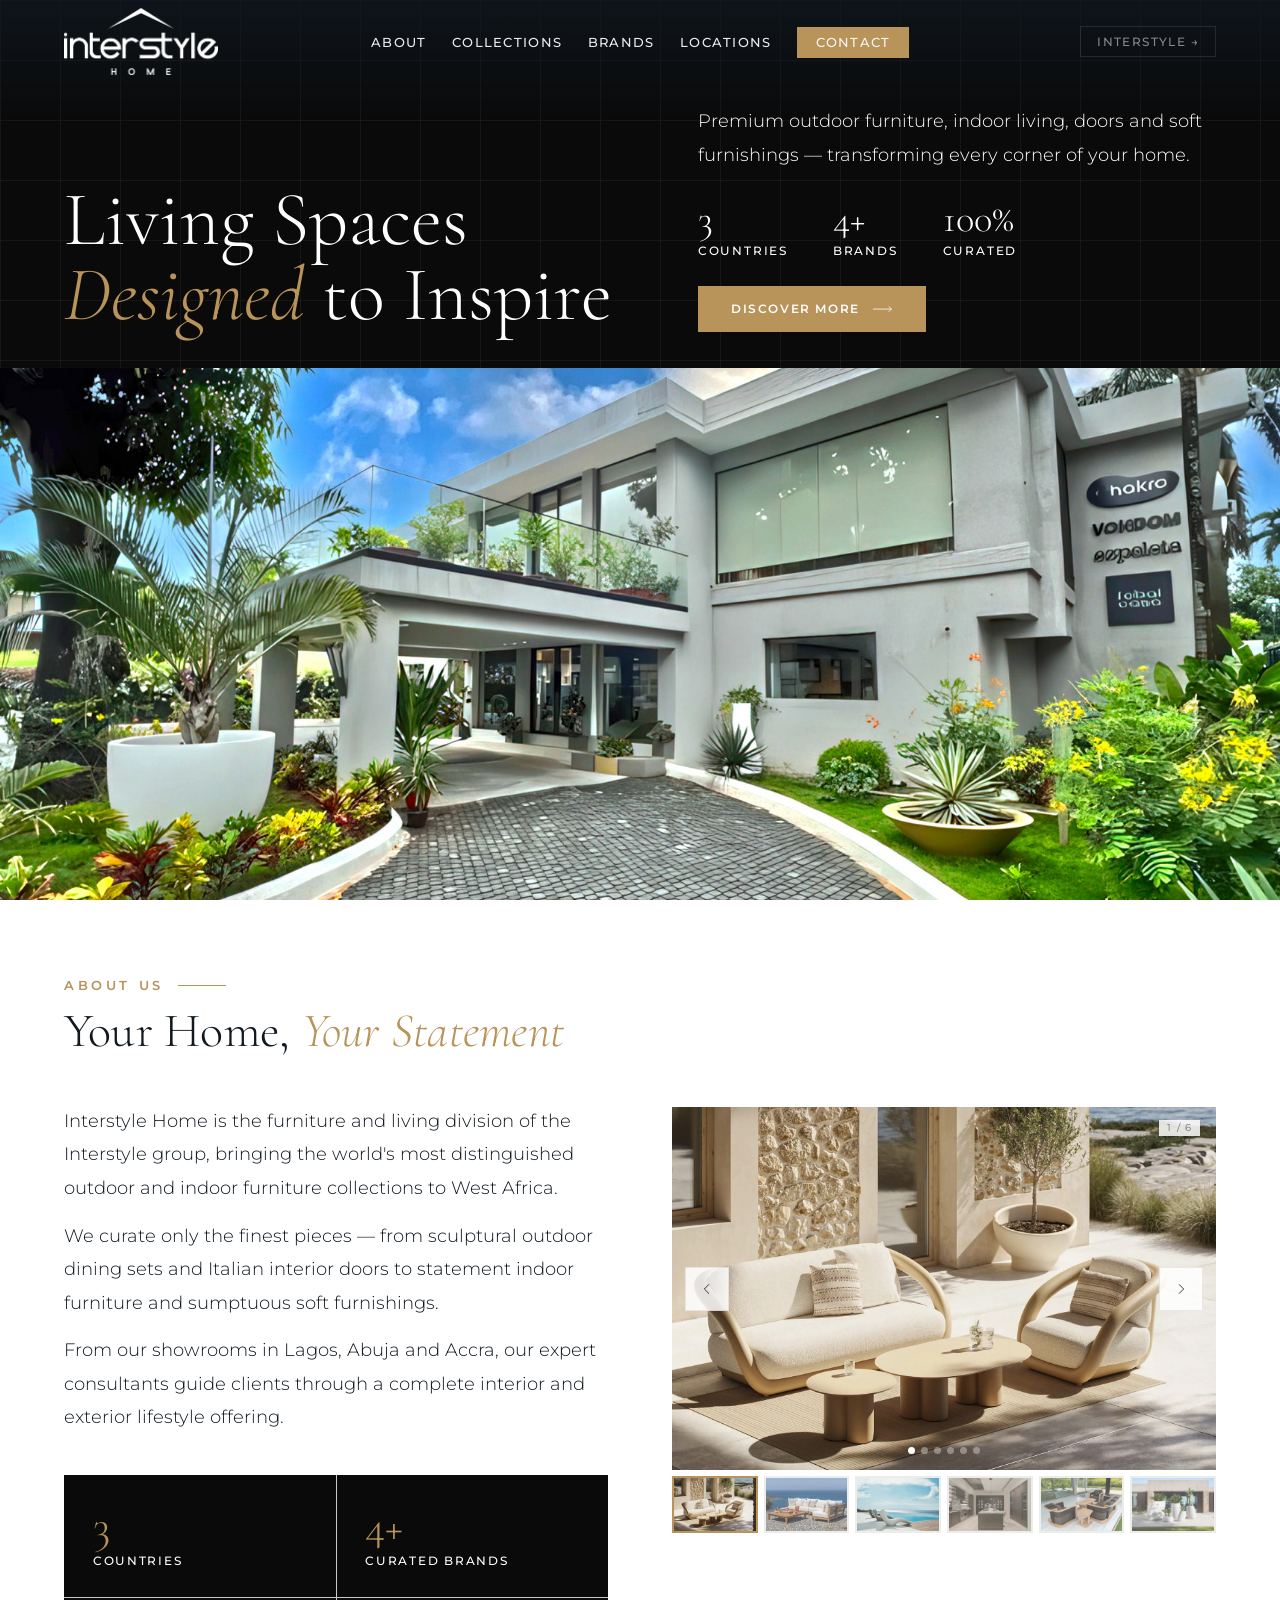
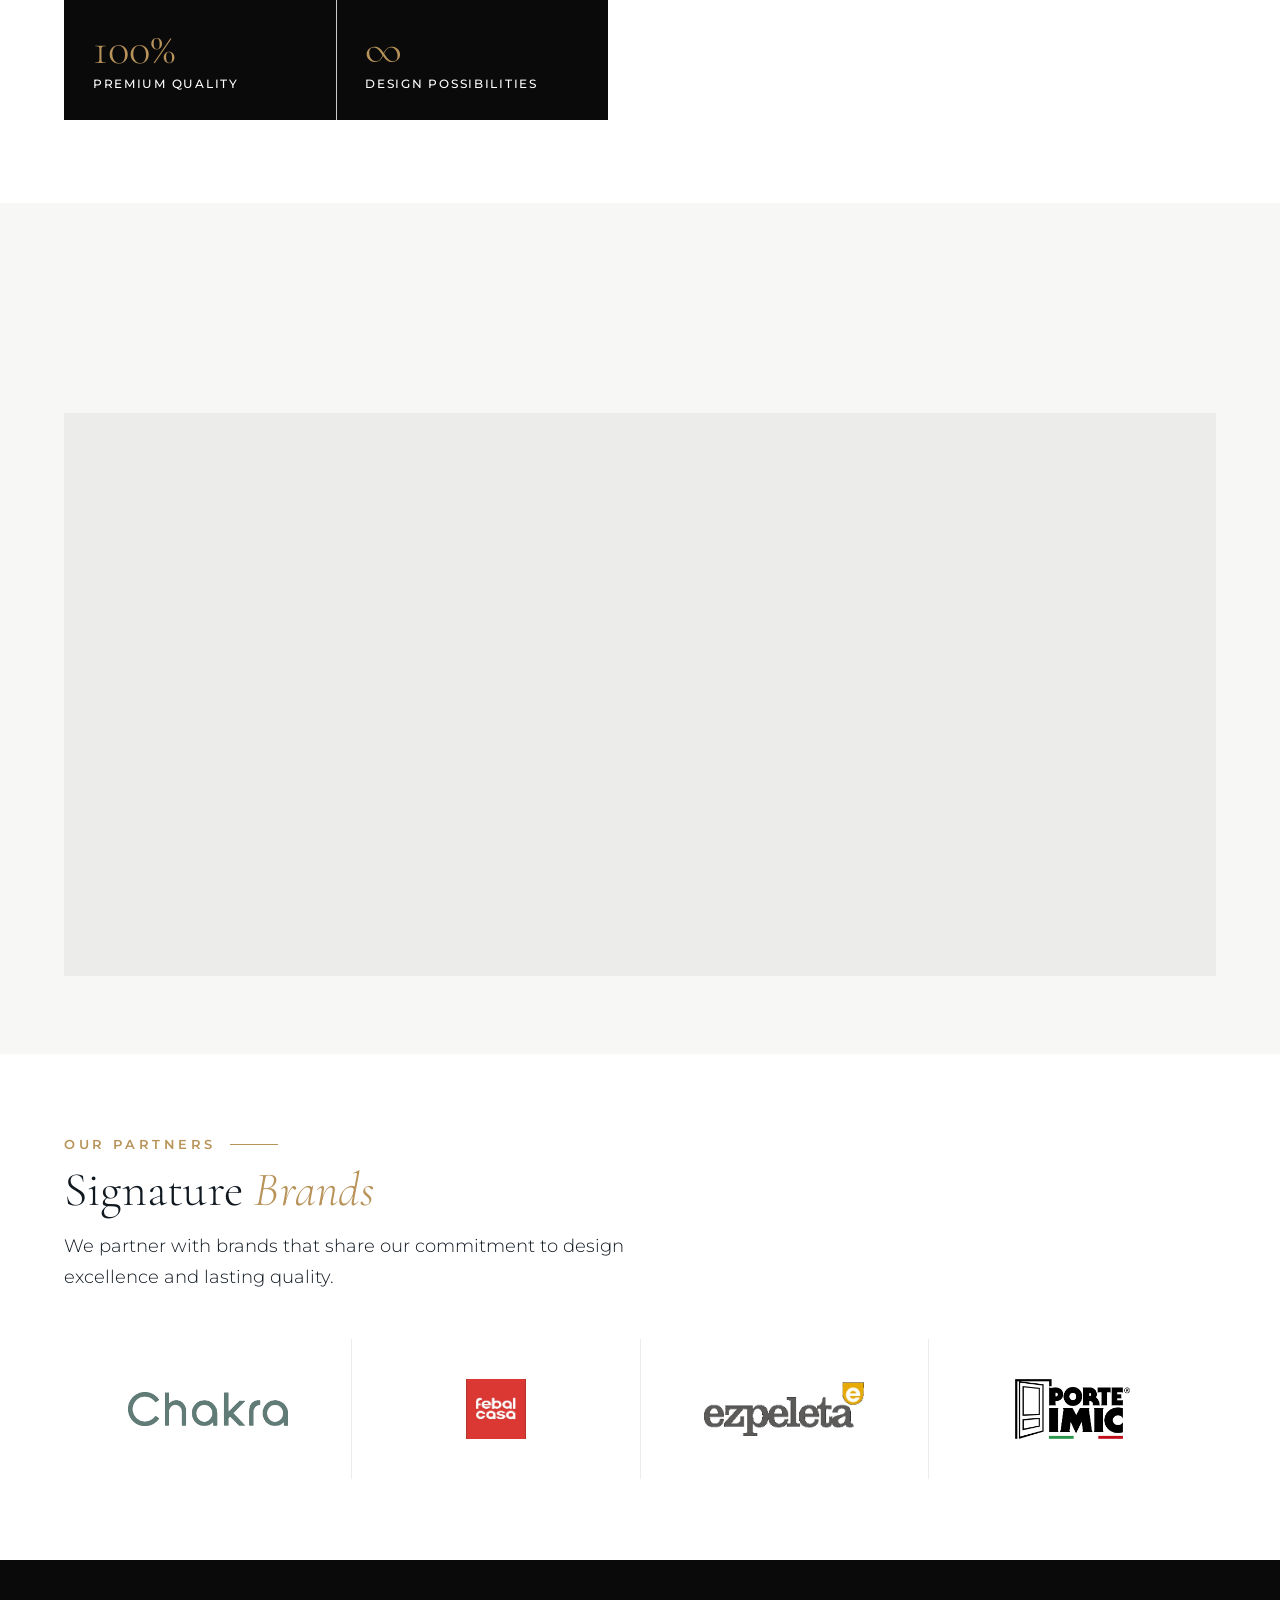
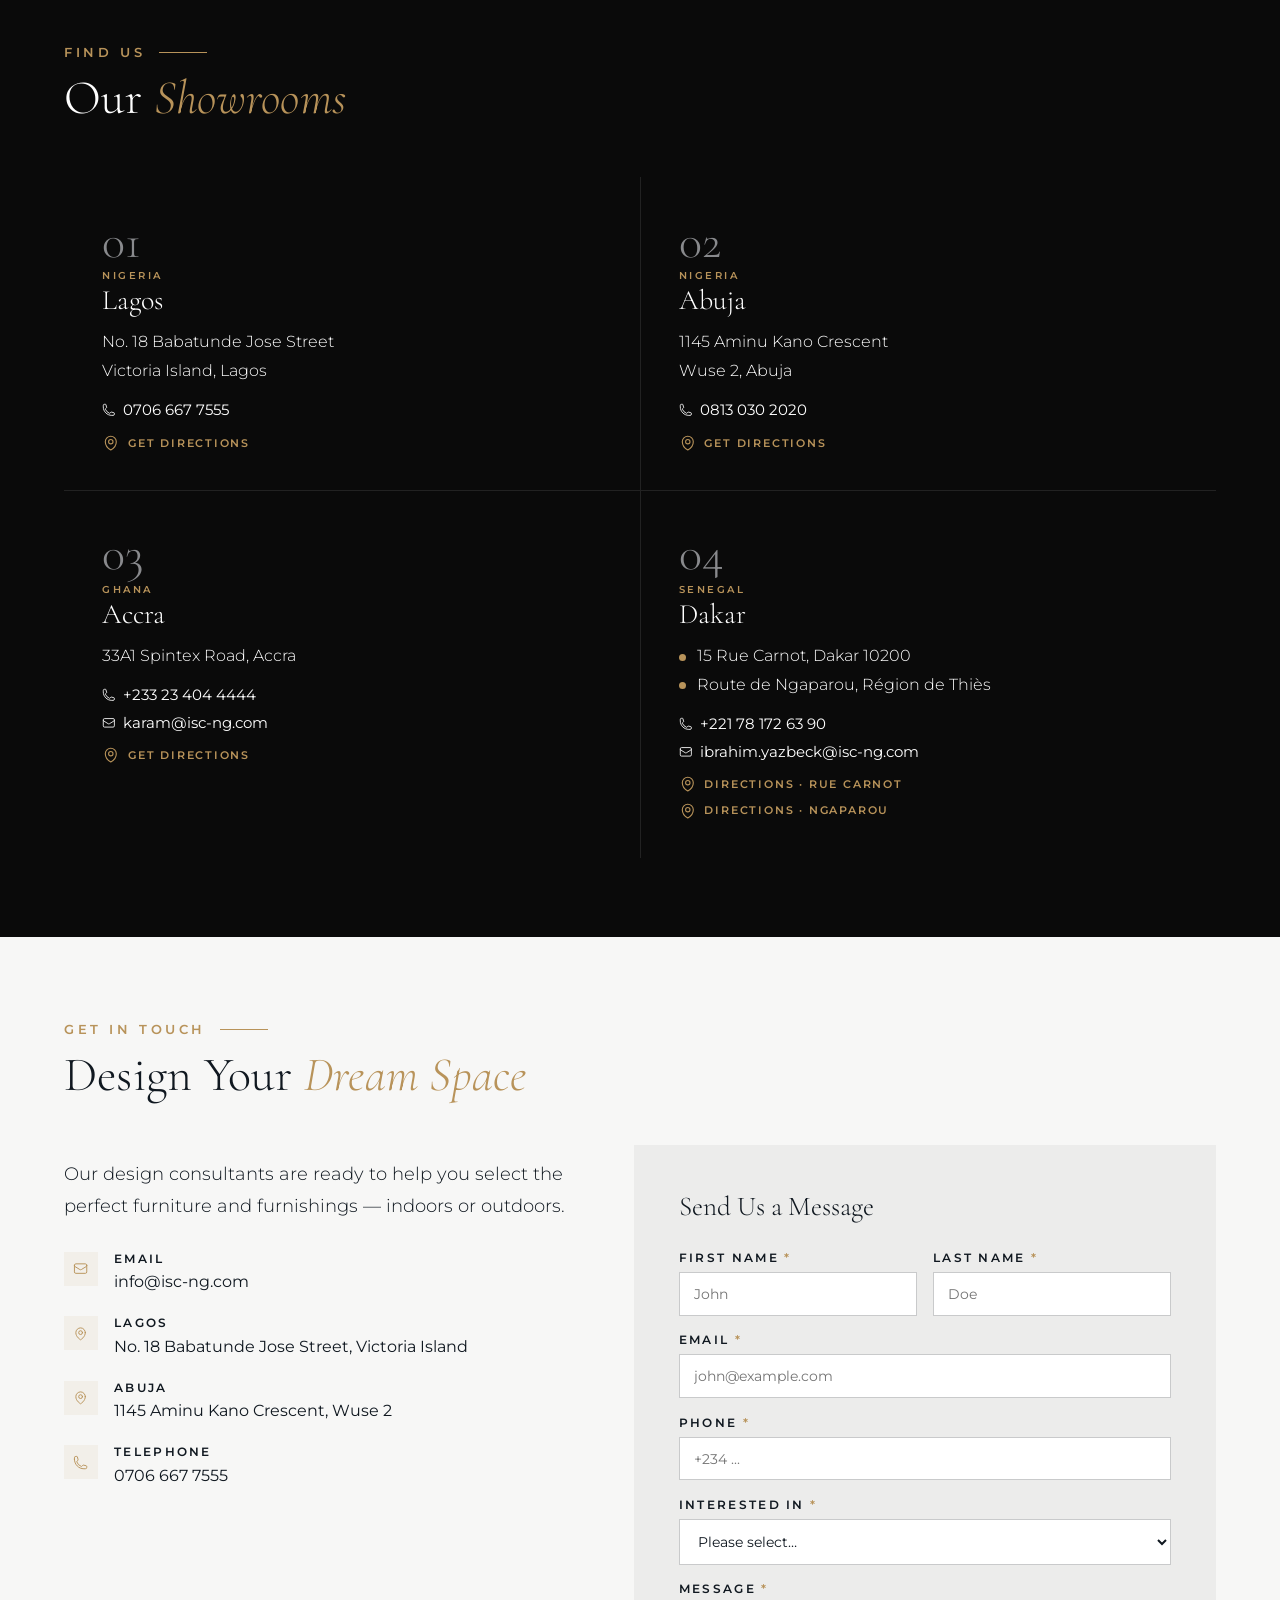
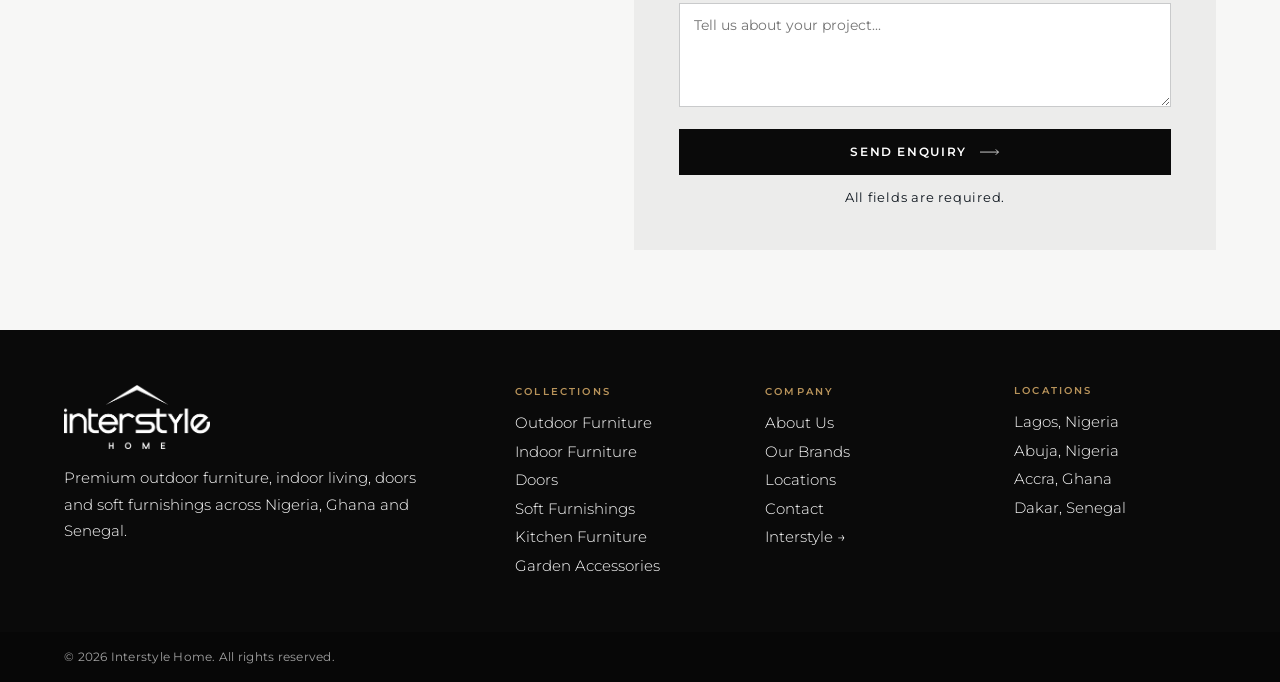
==== commit 88c8fabf: "Use the real Interstyle Home showroom as the Home hero Replaces the Febal Casa stock showroom — itse" ====
--- a/home/index.html
+++ b/home/index.html
@@ -18,7 +18,7 @@
   <link rel="canonical" href="https://interstyleceramics.com/home/">
   <meta property="og:url" content="https://interstyleceramics.com/home/">
   <meta property="og:site_name" content="Interstyle">
-  <meta property="og:image" content="https://interstyleceramics.com/assets/img/share/home-492764.jpg">
+  <meta property="og:image" content="https://interstyleceramics.com/assets/img/share/home-463630.jpg">
   <meta property="og:image:type" content="image/jpeg">
   <meta property="og:image:width" content="1200">
   <meta property="og:image:height" content="630">
@@ -99,16 +99,13 @@
 
   <figure class="hero__media">
     <img data-parallax="0.14"
-         src="/assets/img/home/hero-showroom-3a89ab-1920.jpg"
-         srcset="/assets/img/home/hero-showroom-3a89ab-1280.jpg 1280w,
-                 /assets/img/home/hero-showroom-3a89ab-1920.jpg 1920w,
-                 /assets/img/home/hero-showroom-3a89ab-2560.jpg 2560w,
-                 /assets/img/home/hero-showroom-3a89ab-3480.jpg 3480w,
-                 /assets/img/home/hero-showroom-3a89ab-4800.jpg 4800w,
-                 /assets/img/home/hero-showroom-3a89ab-7200.jpg 7200w"
+         src="/assets/img/home/hero-showroom-51bba1-1920.jpg"
+         srcset="/assets/img/home/hero-showroom-51bba1-1280.jpg 1280w,
+                 /assets/img/home/hero-showroom-51bba1-1920.jpg 1920w,
+                 /assets/img/home/hero-showroom-51bba1-2584.jpg 2584w"
          sizes="(orientation: portrait) 160vw, 112vw"
-         width="7200" height="4800"
-         alt="Showroom living room with a curved boucle sofa, arc floor lamps and backlit shelving"
+         width="2584" height="1938"
+         alt="The Interstyle Home showroom: a white two-storey building with full-height glazing and a covered entrance, reached by a paved driveway through tropical planting"
          fetchpriority="high">
   </figure>
 </header>
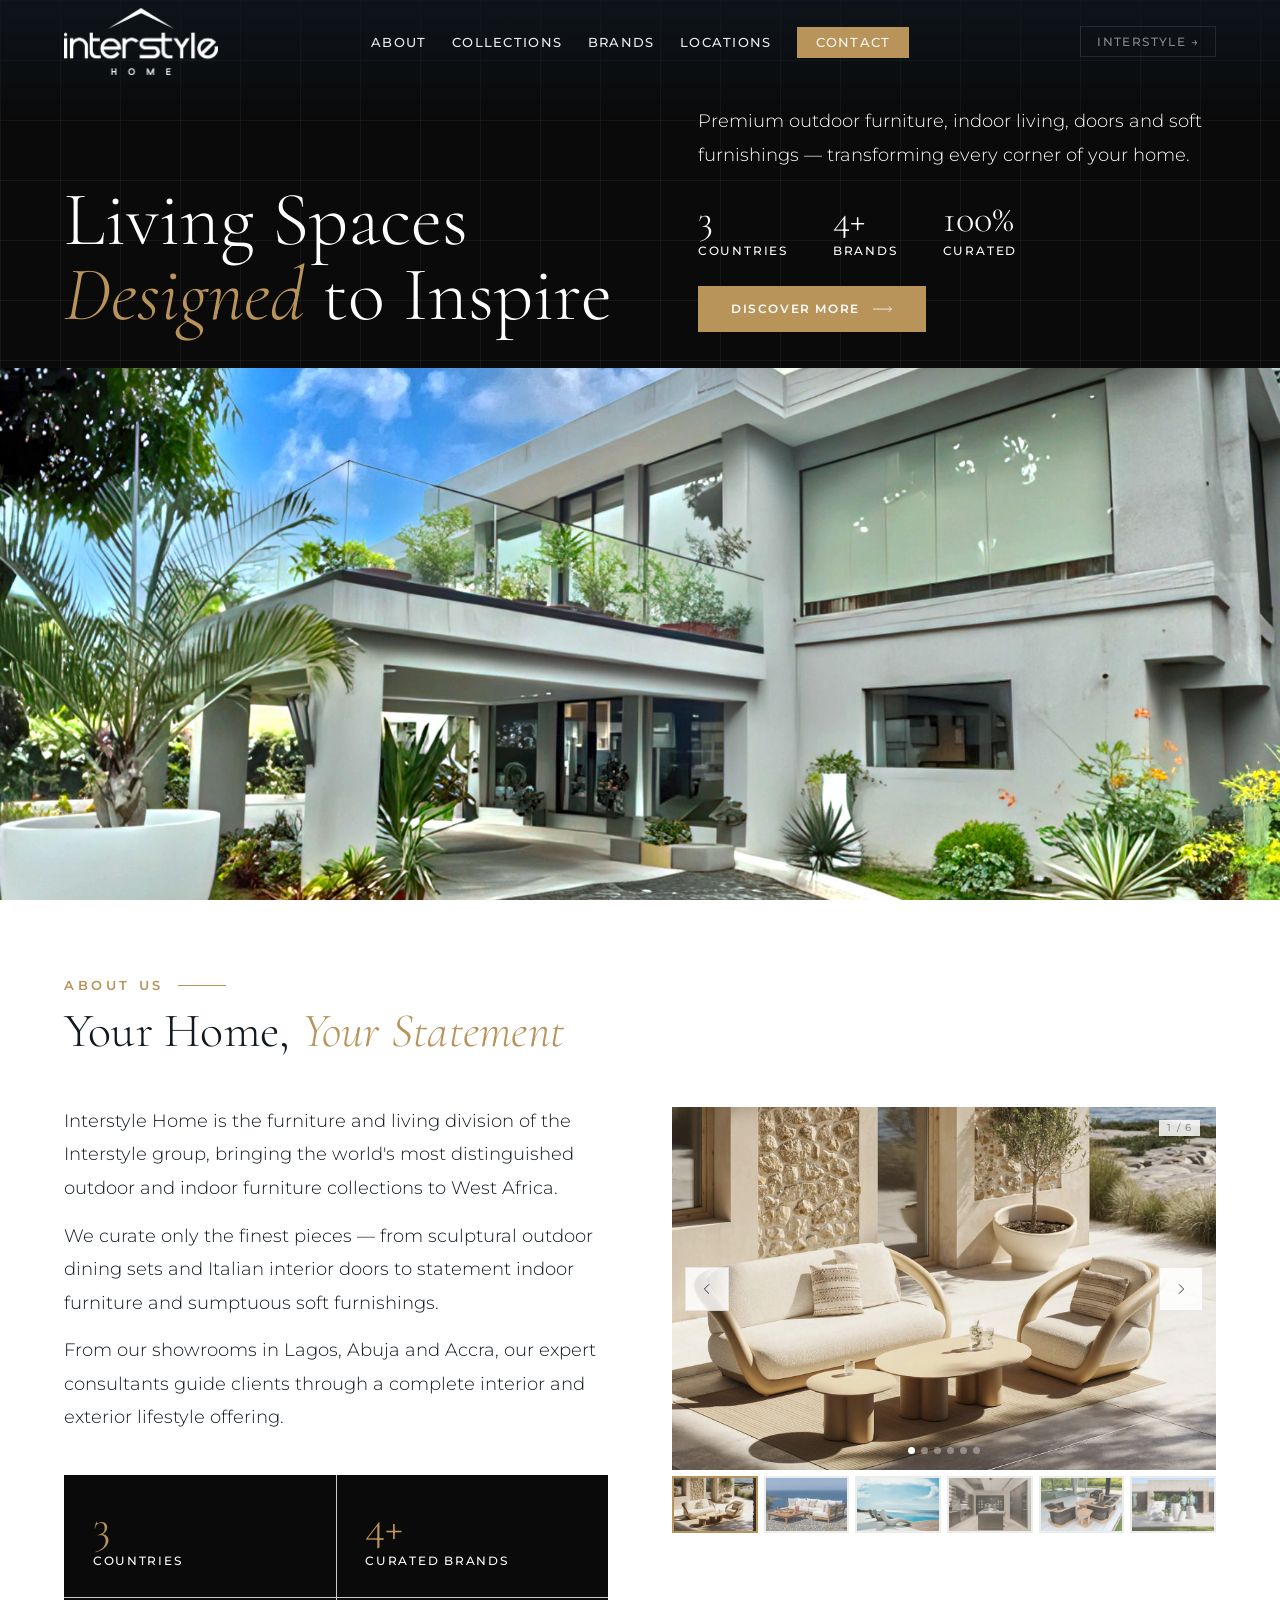
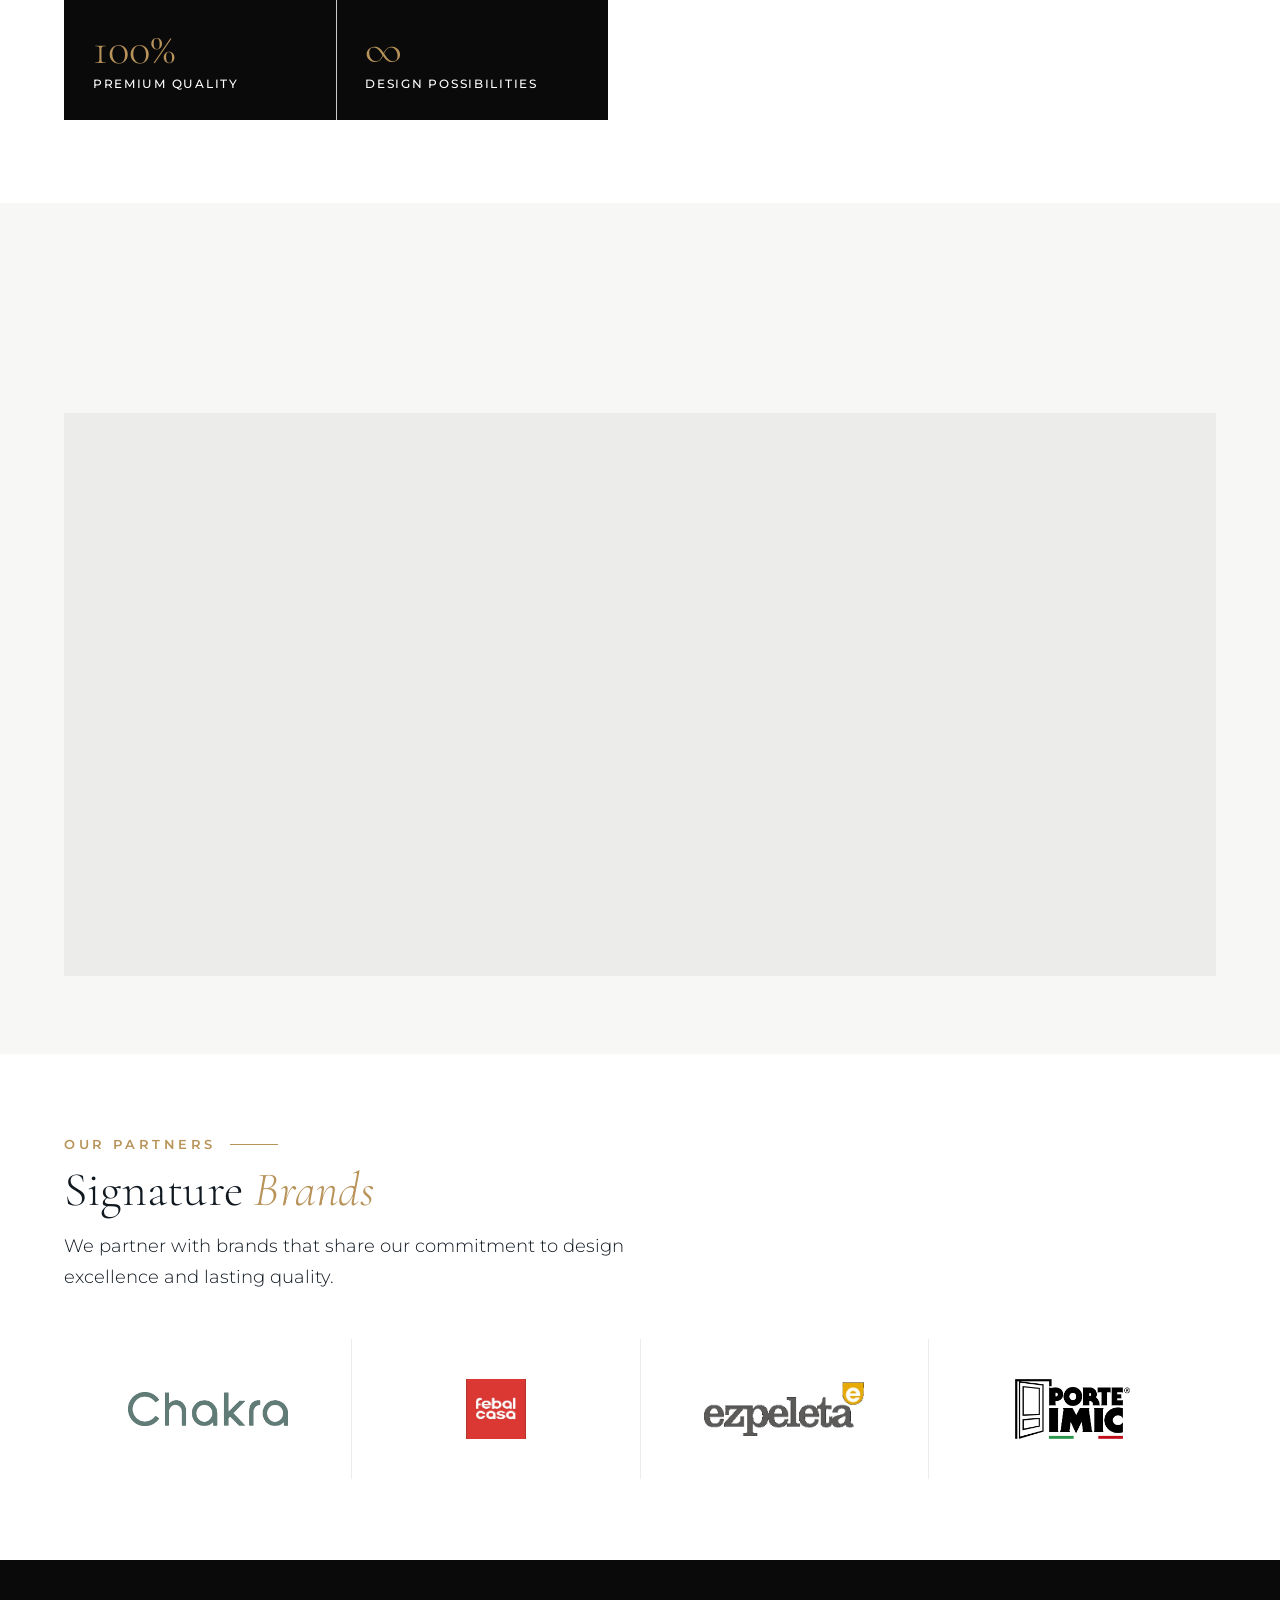
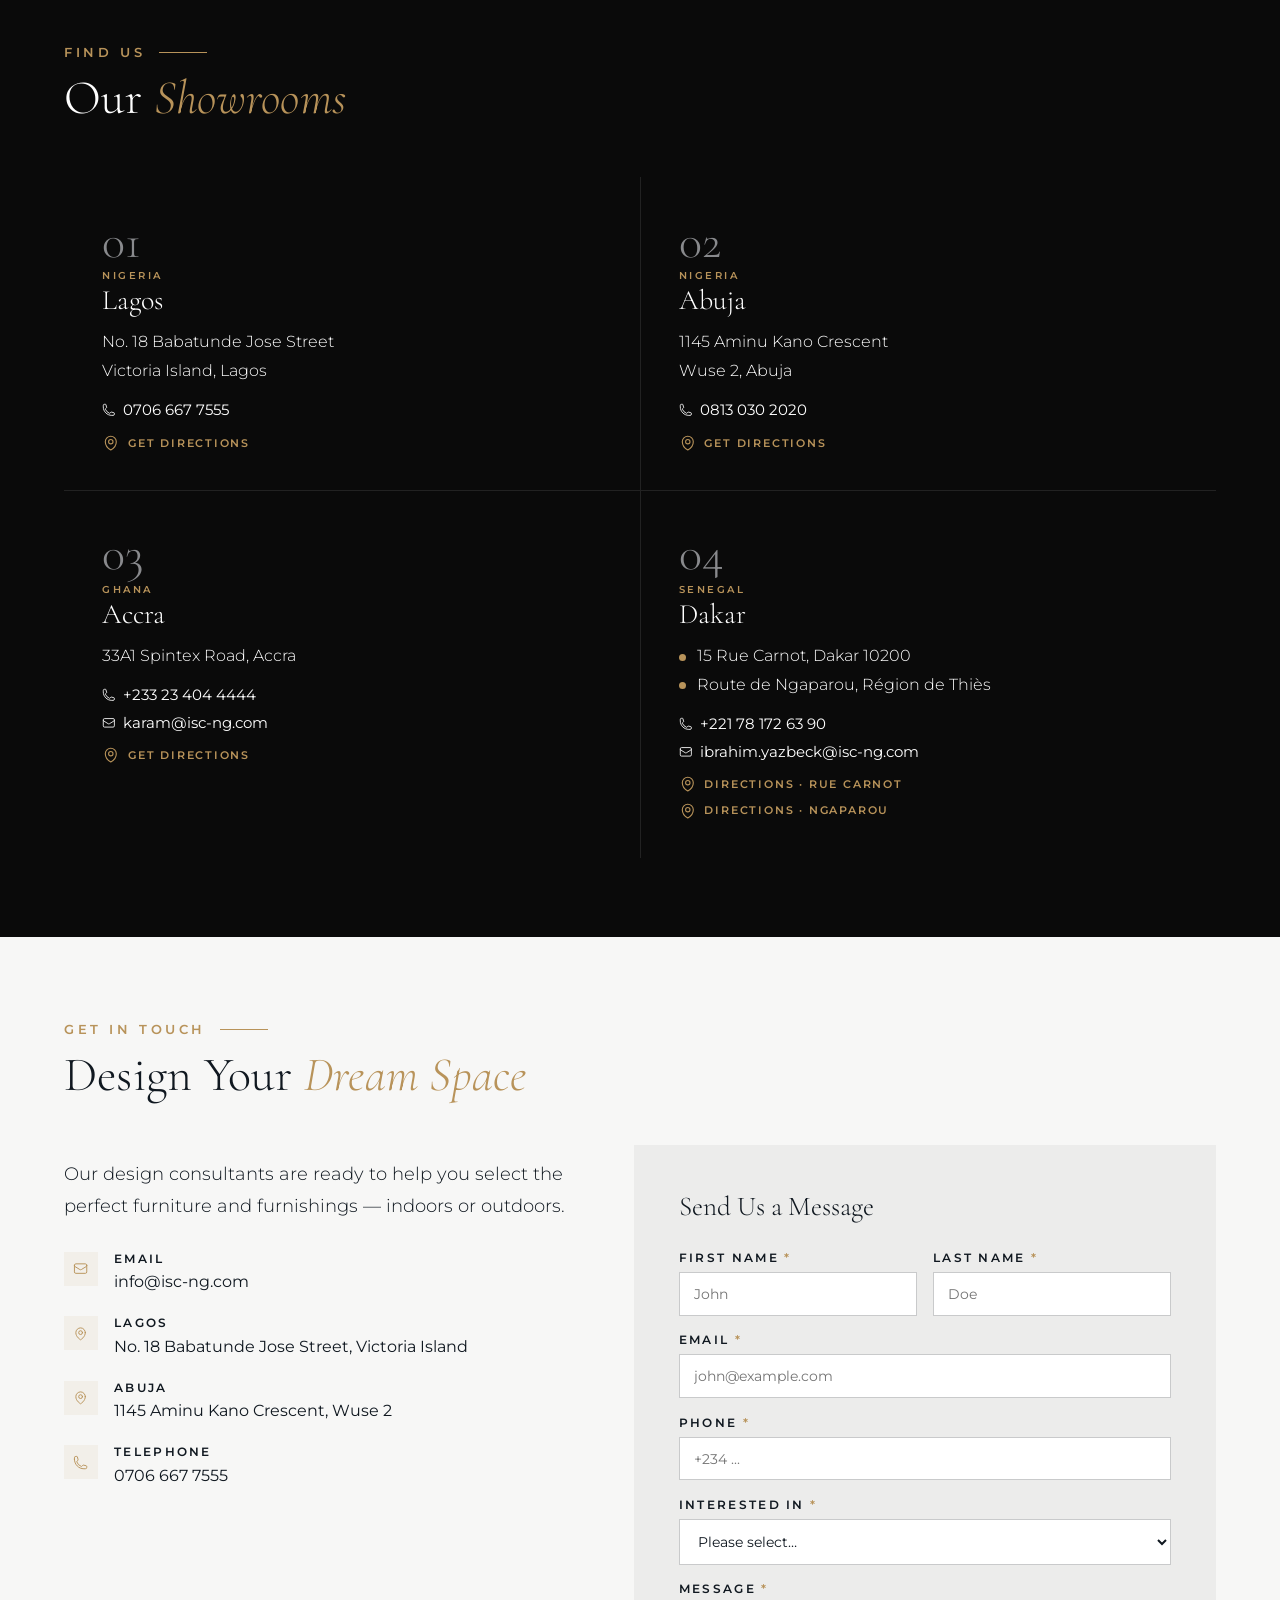
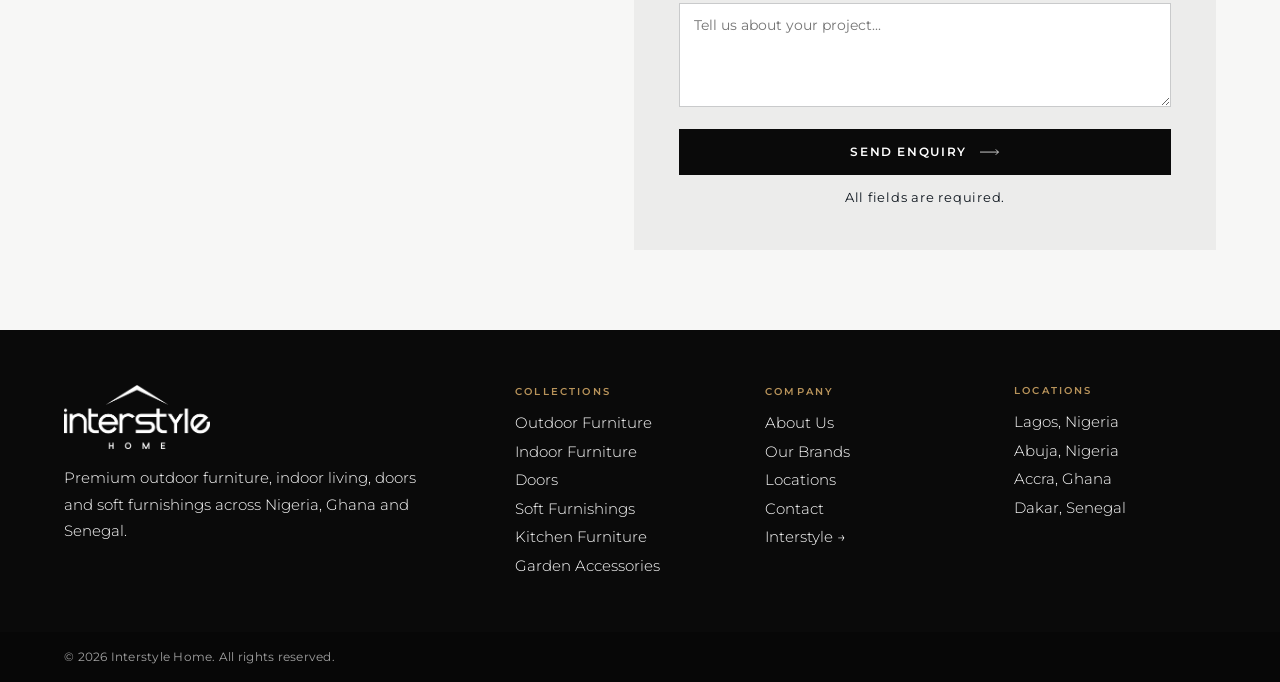
==== commit d327193b: "Tighten the Home hero by recropping the master, not the client's export The client's zoomed version " ====
--- a/home/index.html
+++ b/home/index.html
@@ -18,7 +18,7 @@
   <link rel="canonical" href="https://interstyleceramics.com/home/">
   <meta property="og:url" content="https://interstyleceramics.com/home/">
   <meta property="og:site_name" content="Interstyle">
-  <meta property="og:image" content="https://interstyleceramics.com/assets/img/share/home-463630.jpg">
+  <meta property="og:image" content="https://interstyleceramics.com/assets/img/share/home-f62568.jpg">
   <meta property="og:image:type" content="image/jpeg">
   <meta property="og:image:width" content="1200">
   <meta property="og:image:height" content="630">
@@ -99,12 +99,11 @@
 
   <figure class="hero__media">
     <img data-parallax="0.14"
-         src="/assets/img/home/hero-showroom-51bba1-1920.jpg"
-         srcset="/assets/img/home/hero-showroom-51bba1-1280.jpg 1280w,
-                 /assets/img/home/hero-showroom-51bba1-1920.jpg 1920w,
-                 /assets/img/home/hero-showroom-51bba1-2584.jpg 2584w"
+         src="/assets/img/home/hero-showroom-ca363f-1962.jpg"
+         srcset="/assets/img/home/hero-showroom-ca363f-1280.jpg 1280w,
+                 /assets/img/home/hero-showroom-ca363f-1962.jpg 1962w"
          sizes="(orientation: portrait) 160vw, 112vw"
-         width="2584" height="1938"
+         width="1962" height="1470"
          alt="The Interstyle Home showroom: a white two-storey building with full-height glazing and a covered entrance, reached by a paved driveway through tropical planting"
          fetchpriority="high">
   </figure>
